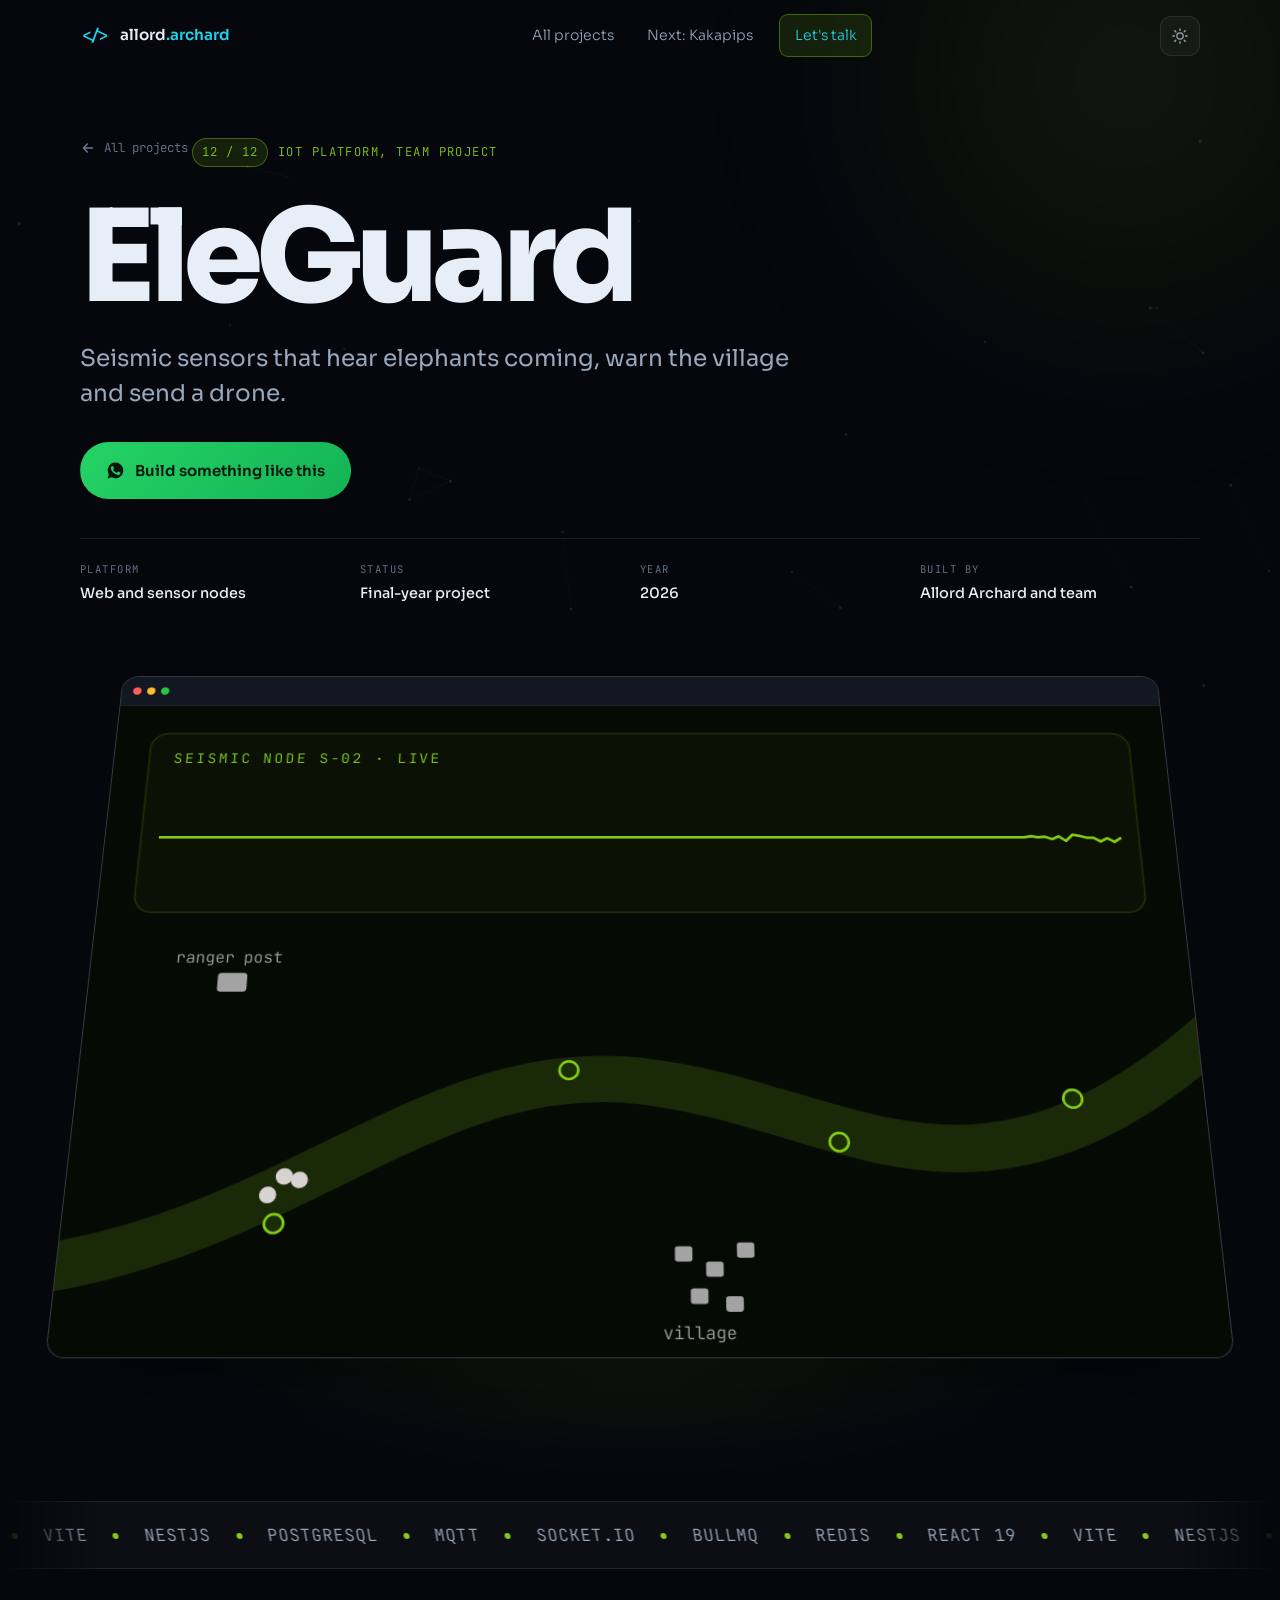
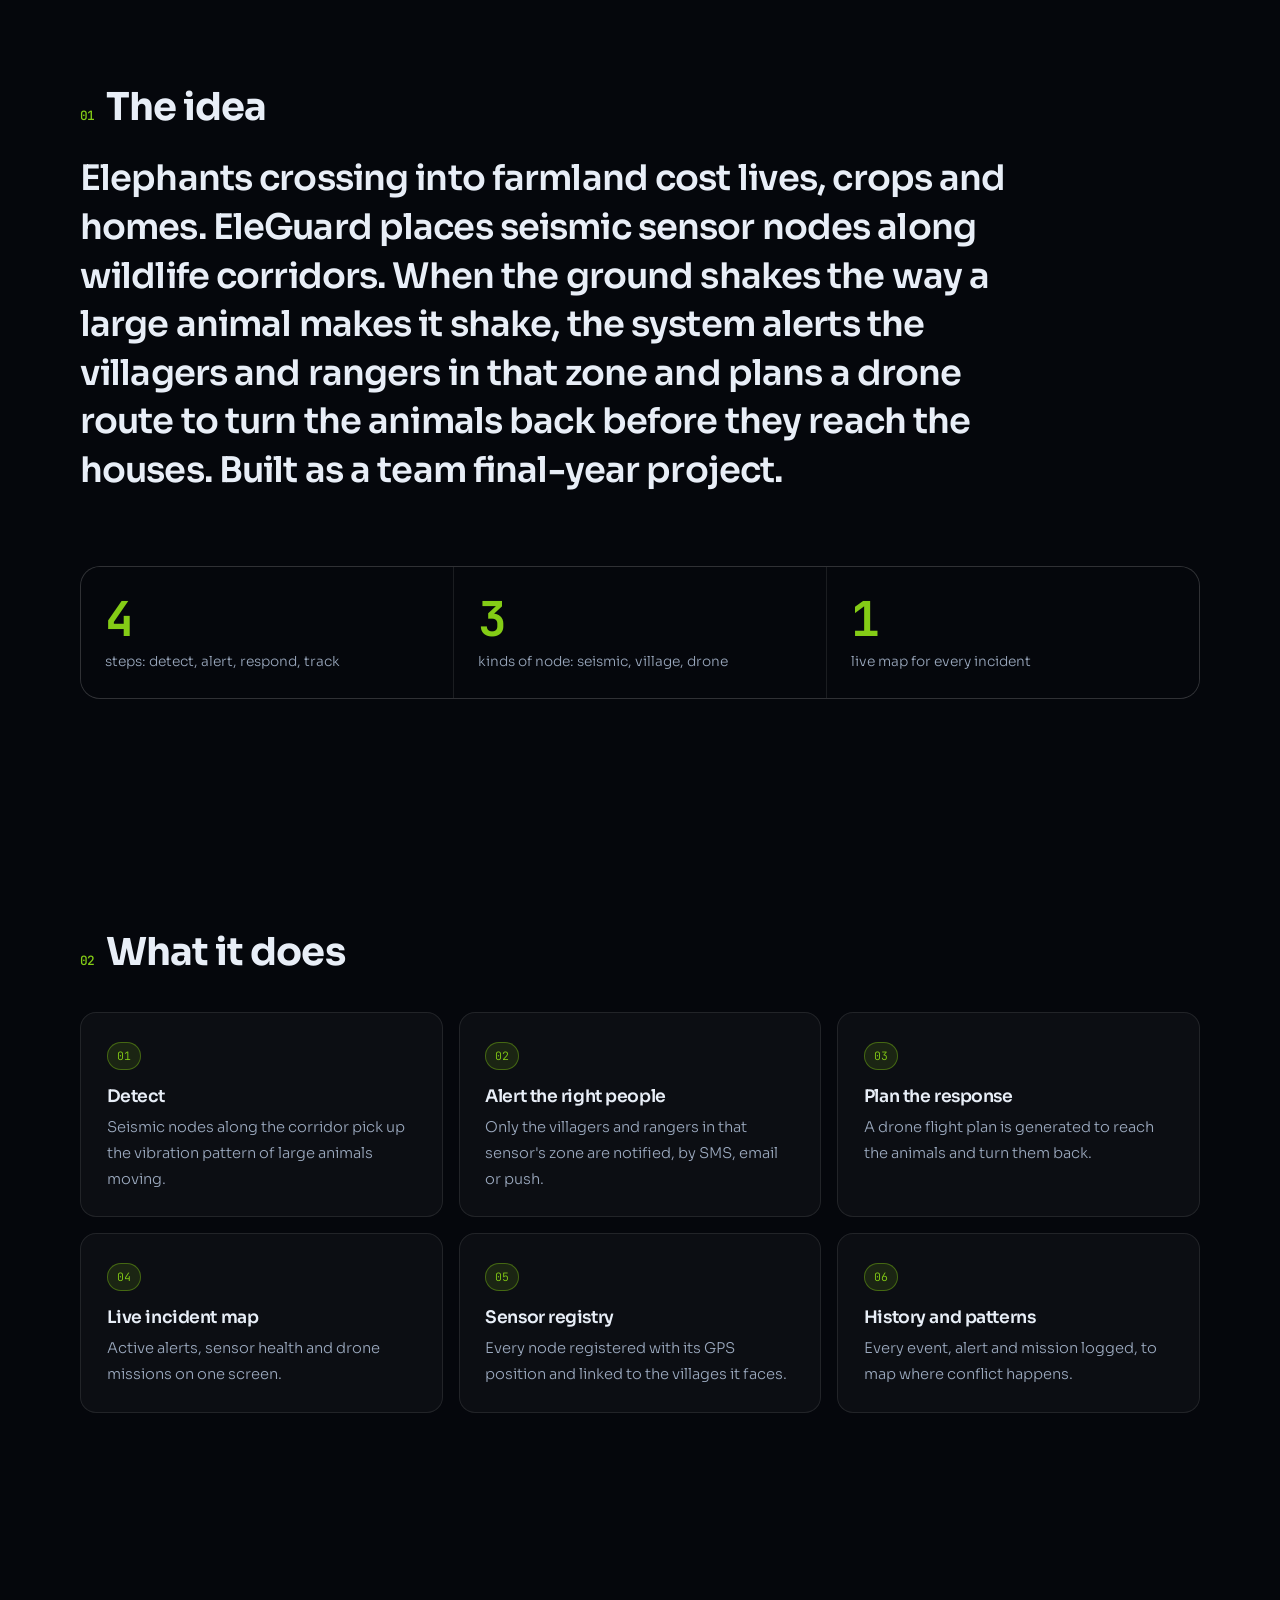
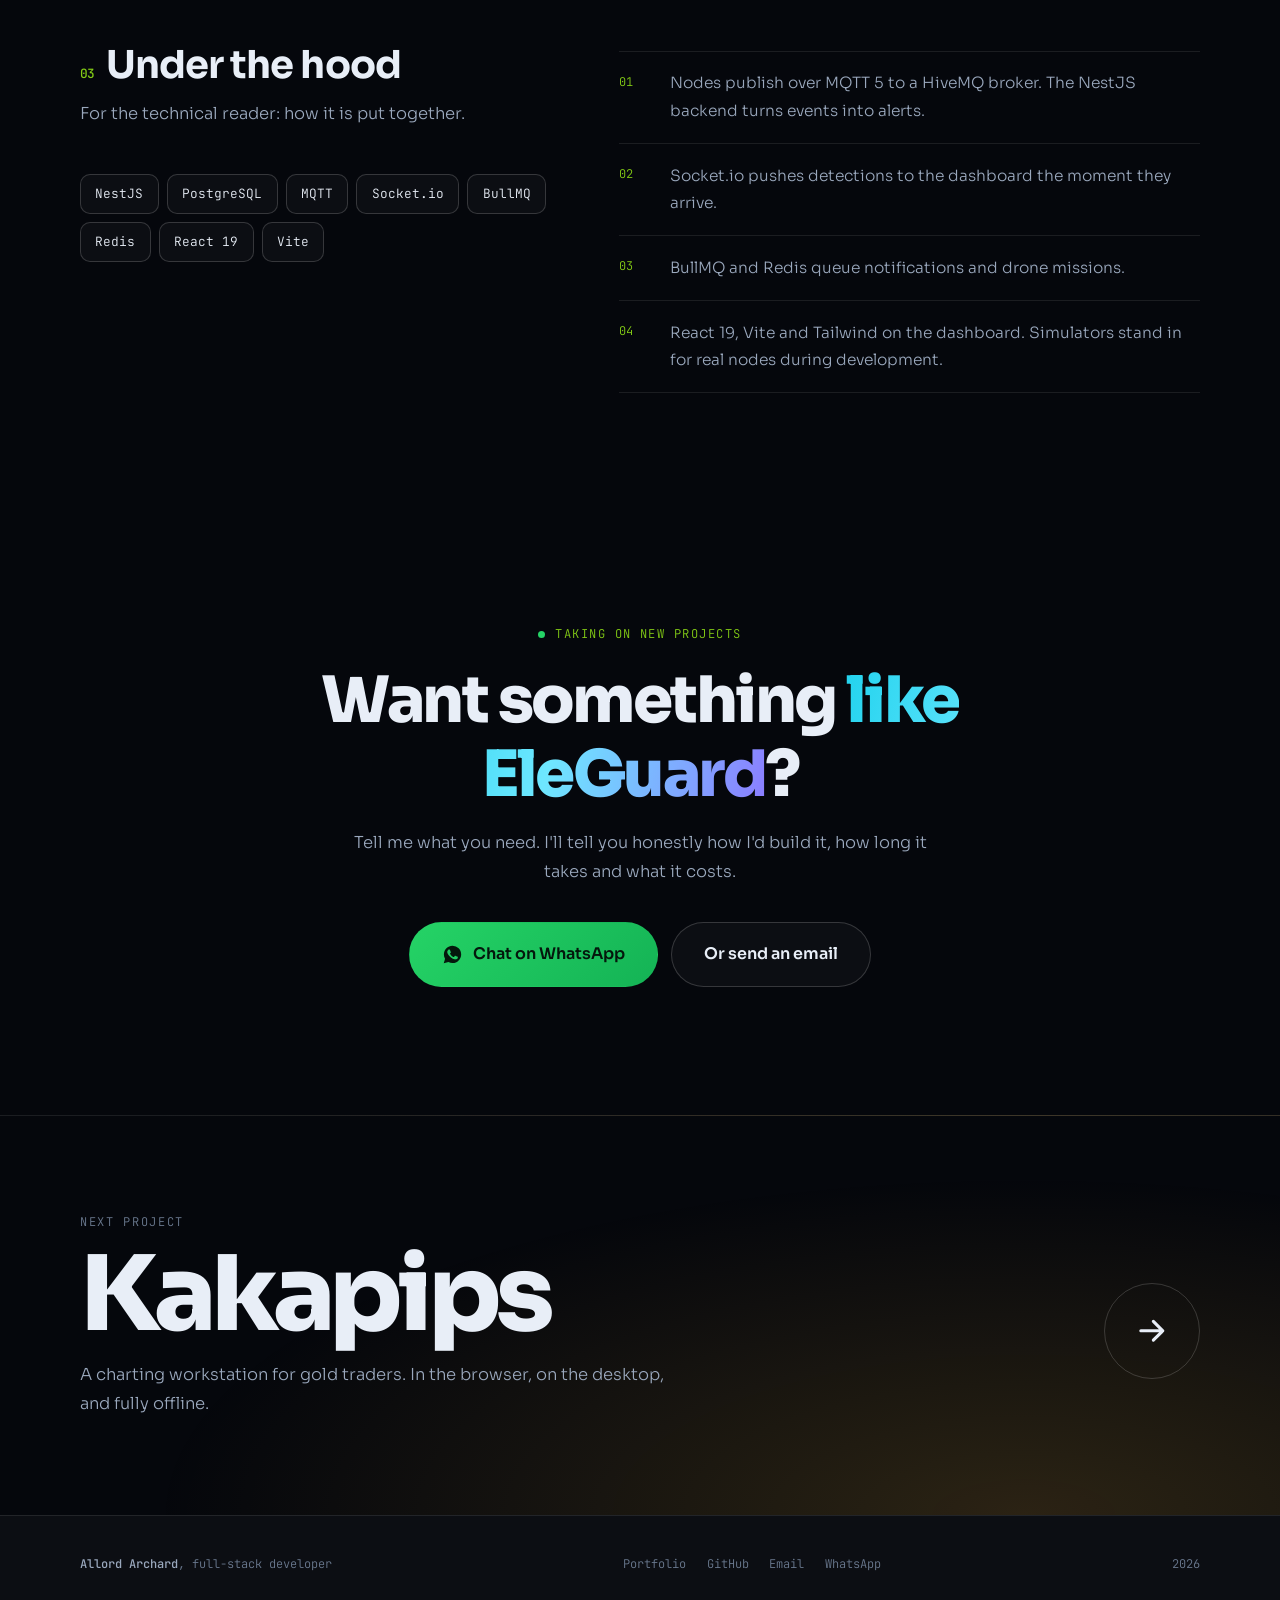
==== projects/eleguard/index.html @ b36c5709 "Add a page for each project, generated from one data file tools/projects.mjs holds all twelve projec" ====
<!DOCTYPE html>
<html lang="en" data-theme="dark">
<head>
<meta charset="UTF-8" />
<meta name="viewport" content="width=device-width, initial-scale=1.0" />
<!-- Generated by tools/build-projects.mjs from tools/projects.mjs. Edit there. -->
<title>EleGuard, built by Allord Archard</title>
<meta name="description" content="Seismic sensors that hear elephants coming, warn the village and send a drone." />
<meta name="author" content="Allord Archard" />
<meta name="theme-color" content="#05070c" />
<link rel="canonical" href="https://kakaallord.github.io/me-portifolio/projects/eleguard/" />
<meta property="og:type" content="website" />
<meta property="og:site_name" content="Allord Archard" />
<meta property="og:url" content="https://kakaallord.github.io/me-portifolio/projects/eleguard/" />
<meta property="og:title" content="EleGuard, built by Allord Archard" />
<meta property="og:description" content="Seismic sensors that hear elephants coming, warn the village and send a drone." />
<meta property="og:image" content="https://kakaallord.github.io/me-portifolio/assets/img/og.jpg" />
<meta name="twitter:card" content="summary_large_image" />
<meta name="twitter:title" content="EleGuard, built by Allord Archard" />
<meta name="twitter:description" content="Seismic sensors that hear elephants coming, warn the village and send a drone." />
<meta name="twitter:image" content="https://kakaallord.github.io/me-portifolio/assets/img/og.jpg" />
<link rel="icon" href="../../assets/img/favicon.svg" type="image/svg+xml" />
<link rel="preconnect" href="https://fonts.googleapis.com" />
<link rel="preconnect" href="https://fonts.gstatic.com" crossorigin />
<link href="https://fonts.googleapis.com/css2?family=JetBrains+Mono:wght@400;500;700&amp;family=Sora:wght@300;400;600;700;800&amp;display=swap" rel="stylesheet" />
<link rel="stylesheet" href="../../assets/css/style.css" />
<link rel="stylesheet" href="../../assets/css/visuals.css" />
<link rel="stylesheet" href="../../assets/css/projects.css" />
<script>try{var t=localStorage.getItem('aa-theme');if(t)document.documentElement.setAttribute('data-theme',t)}catch(e){}</script>
<script type="application/ld+json">
{
  "@context": "https://schema.org",
  "@type": "CreativeWork",
  "name": "EleGuard",
  "description": "Seismic sensors that hear elephants coming, warn the village and send a drone.",
  "url": "https://kakaallord.github.io/me-portifolio/projects/eleguard/",
  "image": "https://kakaallord.github.io/me-portifolio/assets/img/og.jpg",
  "dateCreated": "2026",
  "keywords": "NestJS, PostgreSQL, MQTT, Socket.io, BullMQ, Redis, React 19, Vite",
  "creator": {
    "@type": "Person",
    "@id": "https://kakaallord.github.io/me-portifolio/#allord",
    "name": "Allord Archard",
    "url": "https://kakaallord.github.io/me-portifolio/"
  }
}
</script>
</head>
<body class="pp" style="--p:#84cc16">

<div class="cursor-ring" id="cursorRing" aria-hidden="true"></div>
<div class="cursor-dot" id="cursorDot" aria-hidden="true"></div>
<canvas id="bgCanvas" aria-hidden="true"></canvas>
<div class="glow" aria-hidden="true"></div>
<div class="scroll-progress" aria-hidden="true"><span id="scrollBar"></span></div>
<a href="#main" class="skip-link">Skip to content</a>

<header class="nav" id="nav">
  <div class="container nav__inner">
    <a href="../../" class="brand" data-cursor="link">
      <span class="brand__mark">&lt;/&gt;</span>
      <span class="brand__name">allord<span class="accent">.archard</span></span>
    </a>
    <nav class="nav__links" id="navLinks" aria-label="Primary">
      <a href="../../#work" data-cursor="link">All projects</a>
      <a href="../../projects/kakapips/" data-cursor="link">Next: Kakapips</a>
      <a href="#contact" class="nav__cta" data-cursor="link">Let&#39;s talk</a>
    </nav>
    <div class="nav__tools">
      <button class="icon-btn" id="themeToggle" aria-label="Toggle colour theme" data-cursor="link">
        <svg class="i-sun"  viewBox="0 0 24 24" fill="none" stroke="currentColor" stroke-width="1.7" stroke-linecap="round"><circle cx="12" cy="12" r="4.2"/><path d="M12 2.5v2M12 19.5v2M2.5 12h2M19.5 12h2M5 5l1.4 1.4M17.6 17.6L19 19M19 5l-1.4 1.4M6.4 17.6L5 19"/></svg>
        <svg class="i-moon" viewBox="0 0 24 24" fill="none" stroke="currentColor" stroke-width="1.7" stroke-linecap="round" stroke-linejoin="round"><path d="M20 14.5A8.2 8.2 0 019.5 4a8.5 8.5 0 1010.5 10.5z"/></svg>
      </button>
      <button class="burger" id="burger" aria-label="Open menu" aria-expanded="false"><span></span><span></span></button>
    </div>
  </div>
</header>

<main id="main">

<section class="pp-hero">
  <div class="container">
    <a class="pp-back" href="../../#work" data-cursor="link"><svg viewBox="0 0 24 24" fill="none" stroke="currentColor" stroke-width="2" stroke-linecap="round" stroke-linejoin="round" aria-hidden="true"><path d="M19 12H5M11 18l-6-6 6-6"/></svg><span>All projects</span></a>
    <p class="eyebrow pp-eyebrow" data-reveal><span class="pp-count">12 / 12</span>IoT platform, team project</p>
    <h1 class="pp-title" data-split>EleGuard</h1>
    <p class="pp-tagline" data-reveal data-reveal-delay="200">Seismic sensors that hear elephants coming, warn the village and send a drone.</p>
    <div class="pp-actions" data-reveal data-reveal-delay="280">
        
        <a class="btn btn--wa magnetic" data-whatsapp data-wa-text="Hi Allord! I just saw EleGuard on your portfolio. I&#39;d like something like it built. Are you available?" href="https://wa.me/255795977630" data-cursor="link"><svg viewBox="0 0 24 24" fill="currentColor" aria-hidden="true"><path fill-rule="evenodd" d="M12.04 2C6.6 2 2.18 6.42 2.18 11.86c0 1.74.46 3.44 1.32 4.94L2 22l5.34-1.4a9.8 9.8 0 004.7 1.2h.01c5.44 0 9.86-4.42 9.86-9.86 0-2.63-1.03-5.11-2.89-6.97A9.8 9.8 0 0012.04 2zm5.43 12.38c-.3-.15-1.75-.86-2.02-.96-.27-.1-.47-.15-.67.15-.2.3-.77.96-.94 1.16-.17.2-.35.22-.65.07-.3-.15-1.25-.46-2.38-1.47-.88-.78-1.47-1.75-1.64-2.05-.17-.3-.02-.46.13-.61.13-.13.3-.35.45-.52.15-.17.2-.3.3-.5.1-.2.05-.37-.03-.52-.07-.15-.67-1.6-.92-2.2-.24-.58-.49-.5-.67-.51h-.57c-.2 0-.52.07-.79.37-.27.3-1.04 1.01-1.04 2.47s1.06 2.86 1.21 3.06c.15.2 2.1 3.2 5.08 4.49.71.3 1.26.49 1.69.63.71.22 1.36.19 1.87.12.57-.09 1.75-.72 2-1.41.25-.69.25-1.28.17-1.41-.07-.13-.27-.2-.57-.35z"/></svg><span>Build something like this</span></a>
    </div>
    <dl class="pp-meta" data-reveal data-reveal-delay="340">
      <div><dt>Platform</dt><dd>Web and sensor nodes</dd></div>
      <div><dt>Status</dt><dd>Final-year project</dd></div>
      <div><dt>Year</dt><dd>2026</dd></div>
      <div><dt>Built by</dt><dd>Allord Archard and team</dd></div>
    </dl>
  </div>
  <div class="container pp-show" data-showcase>
    <div class="pp-show__inner"><figure class="frame frame--window"><div class="frame__bar"><i></i><i></i><i></i></div><div class="v v-seis" data-v="seis">
        <div class="v-seis__alert"><b>Elephants near S-02</b>Alert sent to the village and the ranger post. Drone on its way.</div>
      </div></figure></div>
  </div>
</section>

<div class="marquee" aria-hidden="true"><div class="marquee__track"><span>NestJS<i></i>PostgreSQL<i></i>MQTT<i></i>Socket.io<i></i>BullMQ<i></i>Redis<i></i>React 19<i></i>Vite<i></i>NestJS<i></i>PostgreSQL<i></i>MQTT<i></i>Socket.io<i></i>BullMQ<i></i>Redis<i></i>React 19<i></i>Vite<i></i></span><span>NestJS<i></i>PostgreSQL<i></i>MQTT<i></i>Socket.io<i></i>BullMQ<i></i>Redis<i></i>React 19<i></i>Vite<i></i>NestJS<i></i>PostgreSQL<i></i>MQTT<i></i>Socket.io<i></i>BullMQ<i></i>Redis<i></i>React 19<i></i>Vite<i></i></span></div></div>

<section class="section pp-intro" aria-labelledby="intro-h">
  <div class="container">
    <h2 class="section-title" id="intro-h" data-reveal><i>01</i> The idea</h2>
    <p class="scrub" data-scrub>Elephants crossing into farmland cost lives, crops and homes. EleGuard places seismic sensor nodes along wildlife corridors. When the ground shakes the way a large animal makes it shake, the system alerts the villagers and rangers in that zone and plans a drone route to turn the animals back before they reach the houses. Built as a team final-year project.</p>
    <ul class="pp-stats">
      <li data-reveal data-reveal-delay="0"><b data-count="4">4</b><span>steps: detect, alert, respond, track</span></li>
      <li data-reveal data-reveal-delay="80"><b data-count="3">3</b><span>kinds of node: seismic, village, drone</span></li>
      <li data-reveal data-reveal-delay="160"><b data-count="1">1</b><span>live map for every incident</span></li>
    </ul>
  </div>
</section>

<section class="section" aria-labelledby="feat-h">
  <div class="container">
    <h2 class="section-title" id="feat-h" data-reveal><i>02</i> What it does</h2>
    <div class="pp-features">
      <article class="card pp-feature spot" data-reveal data-reveal-delay="0">
        <span class="pp-feature__n">01</span>
        <h3>Detect</h3>
        <p>Seismic nodes along the corridor pick up the vibration pattern of large animals moving.</p>
      </article>
      <article class="card pp-feature spot" data-reveal data-reveal-delay="90">
        <span class="pp-feature__n">02</span>
        <h3>Alert the right people</h3>
        <p>Only the villagers and rangers in that sensor&#39;s zone are notified, by SMS, email or push.</p>
      </article>
      <article class="card pp-feature spot" data-reveal data-reveal-delay="180">
        <span class="pp-feature__n">03</span>
        <h3>Plan the response</h3>
        <p>A drone flight plan is generated to reach the animals and turn them back.</p>
      </article>
      <article class="card pp-feature spot" data-reveal data-reveal-delay="0">
        <span class="pp-feature__n">04</span>
        <h3>Live incident map</h3>
        <p>Active alerts, sensor health and drone missions on one screen.</p>
      </article>
      <article class="card pp-feature spot" data-reveal data-reveal-delay="90">
        <span class="pp-feature__n">05</span>
        <h3>Sensor registry</h3>
        <p>Every node registered with its GPS position and linked to the villages it faces.</p>
      </article>
      <article class="card pp-feature spot" data-reveal data-reveal-delay="180">
        <span class="pp-feature__n">06</span>
        <h3>History and patterns</h3>
        <p>Every event, alert and mission logged, to map where conflict happens.</p>
      </article>
    </div>
  </div>
</section>

<section class="section pp-hood" aria-labelledby="hood-h">
  <div class="container pp-hood__grid">
    <div>
      <h2 class="section-title" id="hood-h" data-reveal><i>03</i> Under the hood</h2>
      <p class="section-lede" data-reveal>For the technical reader: how it is put together.</p>
      <ul class="pp-stack" data-reveal><li>NestJS</li><li>PostgreSQL</li><li>MQTT</li><li>Socket.io</li><li>BullMQ</li><li>Redis</li><li>React 19</li><li>Vite</li></ul>
    </div>
    <ol class="pp-hood__list">
      <li data-reveal data-reveal-delay="0">Nodes publish over MQTT 5 to a HiveMQ broker. The NestJS backend turns events into alerts.</li>
      <li data-reveal data-reveal-delay="70">Socket.io pushes detections to the dashboard the moment they arrive.</li>
      <li data-reveal data-reveal-delay="140">BullMQ and Redis queue notifications and drone missions.</li>
      <li data-reveal data-reveal-delay="210">React 19, Vite and Tailwind on the dashboard. Simulators stand in for real nodes during development.</li>
    </ol>
  </div>
</section>

<section class="section section--contact pp-cta" id="contact">
  <div class="container contact">
    <p class="eyebrow" data-reveal><span class="dot"></span> Taking on new projects</p>
    <h2 class="contact__title" data-reveal data-reveal-delay="60">Want something <span class="grad">like EleGuard</span>?</h2>
    <p class="contact__lede" data-reveal data-reveal-delay="120">Tell me what you need. I&#39;ll tell you honestly how I&#39;d build it, how long it takes and what it costs.</p>
    <div class="contact__actions" data-reveal data-reveal-delay="180">
      <a class="btn btn--wa btn--xl magnetic" data-whatsapp data-wa-text="Hi Allord! I just saw EleGuard on your portfolio. I&#39;d like something like it built. Are you available?" href="https://wa.me/255795977630" data-cursor="link"><svg viewBox="0 0 24 24" fill="currentColor" aria-hidden="true"><path fill-rule="evenodd" d="M12.04 2C6.6 2 2.18 6.42 2.18 11.86c0 1.74.46 3.44 1.32 4.94L2 22l5.34-1.4a9.8 9.8 0 004.7 1.2h.01c5.44 0 9.86-4.42 9.86-9.86 0-2.63-1.03-5.11-2.89-6.97A9.8 9.8 0 0012.04 2zm5.43 12.38c-.3-.15-1.75-.86-2.02-.96-.27-.1-.47-.15-.67.15-.2.3-.77.96-.94 1.16-.17.2-.35.22-.65.07-.3-.15-1.25-.46-2.38-1.47-.88-.78-1.47-1.75-1.64-2.05-.17-.3-.02-.46.13-.61.13-.13.3-.35.45-.52.15-.17.2-.3.3-.5.1-.2.05-.37-.03-.52-.07-.15-.67-1.6-.92-2.2-.24-.58-.49-.5-.67-.51h-.57c-.2 0-.52.07-.79.37-.27.3-1.04 1.01-1.04 2.47s1.06 2.86 1.21 3.06c.15.2 2.1 3.2 5.08 4.49.71.3 1.26.49 1.69.63.71.22 1.36.19 1.87.12.57-.09 1.75-.72 2-1.41.25-.69.25-1.28.17-1.41-.07-.13-.27-.2-.57-.35z"/></svg><span>Chat on WhatsApp</span></a>
      <a class="btn btn--ghost btn--xl" href="#" data-social="email" data-cursor="link"><span>Or send an email</span></a>
    </div>
  </div>
</section>

<a class="pp-next" href="../../projects/kakapips/" style="--p:#f5b83d" data-cursor="link">
  <div class="container pp-next__inner">
    <span class="pp-next__k">Next project</span>
    <span class="pp-next__name">Kakapips</span>
    <span class="pp-next__tag">A charting workstation for gold traders. In the browser, on the desktop, and fully offline.</span>
    <span class="pp-next__go"><svg viewBox="0 0 24 24" fill="none" stroke="currentColor" stroke-width="2" stroke-linecap="round" stroke-linejoin="round" aria-hidden="true"><path d="M5 12h14M13 6l6 6-6 6"/></svg></span>
  </div>
</a>

</main>

<footer class="footer">
  <div class="container footer__inner">
    <p><b>Allord Archard</b>, full-stack developer</p>
    <div class="footer__links">
      <a href="../../" data-cursor="link">Portfolio</a>
      <a href="#" data-social="github" target="_blank" rel="noopener" data-cursor="link">GitHub</a>
      <a href="#" data-social="email" data-cursor="link">Email</a>
      <a href="#" data-whatsapp data-wa-text="Hi Allord! I just saw EleGuard on your portfolio. I&#39;d like something like it built. Are you available?" data-cursor="link">WhatsApp</a>
    </div>
    <p class="footer__meta"><span id="year"></span></p>
  </div>
</footer>

<script src="../../assets/js/config.js"></script>
<script src="../../assets/js/visuals.js"></script>
<script src="../../assets/js/main.js"></script>
</body>
</html>
---- assets/css/style.css ----
/* ==========================================================================
   Allord Archard portfolio
   Hand-written CSS. No framework, no build step.

   1. Tokens        5. Hero
   2. Reset/base    6. Sections
   3. Utilities     7. CTA / contact / footer
   4. Cursor+boot   8. Responsive + reduced motion
   ========================================================================== */

/* ============================ 1. TOKENS ============================ */
:root {
  --bg:            #05070c;
  --bg-soft:       #090d15;
  --surface:       rgba(255, 255, 255, 0.03);
  --surface-hi:    rgba(255, 255, 255, 0.06);
  --line:          rgba(255, 255, 255, 0.09);
  --line-hi:       rgba(255, 255, 255, 0.17);

  --text:          #e8eef7;
  --text-dim:      #9aa8bd;
  --text-faint:    #6b7a90;

  --accent:        #22d3ee;
  --accent-2:      #8b7cff;
  --wa:            #25d366;

  --accent-soft:   rgba(34, 211, 238, 0.1);
  --accent-line:   rgba(34, 211, 238, 0.32);
  --grad:          linear-gradient(105deg, var(--accent), #6ee7ff 45%, var(--accent-2));

  --shadow:        0 22px 60px -26px rgba(0, 0, 0, 0.8);
  --glow-opacity:  0.4;
  --canvas-opacity: 0.5;

  --font: 'Sora', ui-sans-serif, system-ui, -apple-system, 'Segoe UI', sans-serif;
  --mono: 'JetBrains Mono', ui-monospace, 'SFMono-Regular', 'Cascadia Code', monospace;

  --nav-h:  72px;
  --radius: 16px;
  --ease:   cubic-bezier(0.16, 1, 0.3, 1);
}

html[data-theme="light"] {
  --bg:            #f8f9fc;
  --bg-soft:       #ffffff;
  --surface:       rgba(11, 18, 32, 0.025);
  --surface-hi:    rgba(11, 18, 32, 0.05);
  --line:          rgba(11, 18, 32, 0.1);
  --line-hi:       rgba(11, 18, 32, 0.2);

  --text:          #0d1526;
  --text-dim:      #4d5a70;
  --text-faint:    #7a879b;

  --accent:        #0891b2;
  --accent-2:      #6d5cf0;

  --accent-soft:   rgba(8, 145, 178, 0.09);
  --accent-line:   rgba(8, 145, 178, 0.28);
  --grad:          linear-gradient(105deg, var(--accent), #0ea5b7 45%, var(--accent-2));

  --shadow:        0 22px 50px -28px rgba(13, 21, 38, 0.25);
  --glow-opacity:  0.25;
  --canvas-opacity: 0.35;
}

/* ============================ 2. RESET / BASE ============================ */
*, *::before, *::after { box-sizing: border-box; }

html {
  scroll-behavior: smooth;
  scroll-padding-top: calc(var(--nav-h) + 24px);
  -webkit-text-size-adjust: 100%;
}

body {
  margin: 0;
  background: var(--bg);
  color: var(--text);
  font-family: var(--font);
  font-weight: 300;
  font-size: clamp(15px, 0.5vw + 13.6px, 16.5px);
  line-height: 1.75;
  overflow-x: hidden;
  -webkit-font-smoothing: antialiased;
  transition: background 0.4s var(--ease), color 0.4s var(--ease);
}
body.is-locked { overflow: hidden; }

h1, h2, h3 { font-weight: 700; line-height: 1.15; letter-spacing: -0.025em; margin: 0; }
p { margin: 0 0 1.1em; }
b, strong { font-weight: 600; color: var(--text); }
a { color: inherit; text-decoration: none; }
ul, ol { margin: 0; padding: 0; list-style: none; }
img, svg { display: block; max-width: 100%; }
button { font: inherit; color: inherit; background: none; border: 0; cursor: pointer; }

::selection { background: var(--accent); color: #04070d; }
:focus-visible { outline: 2px solid var(--accent); outline-offset: 3px; border-radius: 6px; }

::-webkit-scrollbar { width: 10px; }
::-webkit-scrollbar-track { background: var(--bg); }
::-webkit-scrollbar-thumb { background: var(--line-hi); border-radius: 99px; border: 3px solid var(--bg); }
::-webkit-scrollbar-thumb:hover { background: var(--accent); }

.skip-link {
  position: fixed; top: 8px; left: 8px; z-index: 999;
  padding: 10px 16px; border-radius: 10px;
  background: var(--accent); color: #04070d; font-weight: 600;
  transform: translateY(-160%);
  transition: transform 0.25s var(--ease);
}
.skip-link:focus { transform: none; }

/* ============================ 3. UTILITIES ============================ */
.container { width: min(1120px, 100% - 2.5rem); margin-inline: auto; }

.accent { color: var(--accent); }
.grad { background: var(--grad); -webkit-background-clip: text; background-clip: text; color: transparent; }

.card {
  position: relative;
  background: var(--surface);
  border: 1px solid var(--line);
  border-radius: var(--radius);
  transition: border-color 0.35s var(--ease), transform 0.35s var(--ease);
}
.card:hover { border-color: var(--accent-line); transform: translateY(-3px); }

.eyebrow {
  display: inline-flex; align-items: center; gap: 10px;
  font-family: var(--mono);
  font-size: 0.76rem;
  letter-spacing: 0.12em;
  text-transform: uppercase;
  color: var(--accent);
  margin-bottom: 1.2rem;
}
.eyebrow .dot {
  width: 7px; height: 7px; border-radius: 99px;
  background: var(--wa);
  animation: ping 2.6s var(--ease) infinite;
}
@keyframes ping {
  0%   { box-shadow: 0 0 0 0 rgba(37, 211, 102, 0.55); }
  70%  { box-shadow: 0 0 0 9px rgba(37, 211, 102, 0); }
  100% { box-shadow: 0 0 0 0 rgba(37, 211, 102, 0); }
}

/* ---- buttons ---- */
.btn {
  display: inline-flex; align-items: center; justify-content: center; gap: 10px;
  padding: 0.9rem 1.55rem;
  border-radius: 99px;
  border: 1px solid transparent;
  font-weight: 600;
  font-size: 0.94rem;
  white-space: nowrap;
  transition: transform 0.3s var(--ease), box-shadow 0.3s var(--ease),
              border-color 0.3s var(--ease), color 0.3s var(--ease);
}
.btn svg { width: 19px; height: 19px; flex: none; }
.btn--xl { padding: 1.1rem 2rem; font-size: 1rem; }
.btn--xl svg { width: 21px; height: 21px; }

.btn--wa { background: linear-gradient(135deg, #25d366, #14b355); color: #04170c; }
.btn--wa:hover { box-shadow: 0 16px 40px -14px rgba(37, 211, 102, 0.55); transform: translateY(-2px); }

.btn--ghost { border-color: var(--line-hi); color: var(--text); background: var(--surface); }
.btn--ghost:hover { border-color: var(--accent); color: var(--accent); transform: translateY(-2px); }
.btn--ghost svg { transition: transform 0.3s var(--ease); }
.btn--ghost:hover svg { transform: translateX(4px); }

.btn:active { transform: translateY(0) scale(0.98); }

.pills { display: flex; flex-wrap: wrap; gap: 6px; }
.pills li {
  font-family: var(--mono);
  font-size: 0.7rem;
  padding: 4px 10px;
  border-radius: 7px;
  color: var(--text-faint);
  background: var(--surface-hi);
  border: 1px solid var(--line);
}

/* ---- scroll reveal ---- */
[data-reveal] {
  opacity: 0;
  transform: translateY(22px);
  transition: opacity 0.8s var(--ease), transform 0.8s var(--ease);
  transition-delay: var(--d, 0ms);
}
[data-reveal].in { opacity: 1; transform: none; }

/* ---- background ---- */
#bgCanvas {
  position: fixed; inset: 0;
  width: 100%; height: 100%;
  z-index: -2;
  opacity: var(--canvas-opacity);
}
.glow {
  position: fixed;
  z-index: -1;
  top: -18vw; right: -12vw;
  width: 48vw; height: 48vw;
  max-width: 640px; max-height: 640px;
  border-radius: 50%;
  filter: blur(130px);
  opacity: var(--glow-opacity);
  pointer-events: none;
  background: radial-gradient(circle, rgba(34,211,238,0.35), transparent 68%);
}

.scroll-progress { position: fixed; top: 0; left: 0; right: 0; height: 2px; z-index: 120; pointer-events: none; }
.scroll-progress span { display: block; height: 100%; width: 0%; background: var(--grad); }

/* ============================ 4. CURSOR + BOOT ============================ */
.cursor-dot, .cursor-ring {
  position: fixed; top: 0; left: 0;
  z-index: 9999; pointer-events: none;
  border-radius: 50%;
  opacity: 0;
  transition: opacity 0.3s var(--ease);
}
.cursor-dot { width: 5px; height: 5px; margin: -2.5px 0 0 -2.5px; background: var(--accent); }
.cursor-ring {
  width: 30px; height: 30px; margin: -15px 0 0 -15px;
  border: 1px solid var(--accent-line);
  transition: opacity 0.3s var(--ease), width 0.3s var(--ease),
              height 0.3s var(--ease), margin 0.3s var(--ease), background 0.3s var(--ease);
}
body.cursor-on .cursor-dot, body.cursor-on .cursor-ring { opacity: 1; }
body.cursor-hover .cursor-ring { width: 48px; height: 48px; margin: -24px 0 0 -24px; background: var(--accent-soft); }
body.cursor-hover .cursor-dot { opacity: 0; }

.boot {
  position: fixed; inset: 0; z-index: 900;
  display: grid; place-items: center;
  background: var(--bg);
  cursor: pointer;
  transition: opacity 0.55s var(--ease), visibility 0.55s;
}
.boot.done { opacity: 0; visibility: hidden; }
.boot.done .boot__inner { transform: scale(1.04); }

.boot__inner {
  width: min(400px, 84vw);
  transition: transform 0.55s var(--ease);
}

/* --- monogram --- */
.boot__logo {
  display: flex; align-items: center; gap: 8px;
  font-family: var(--mono); font-weight: 700;
  font-size: 2.5rem; letter-spacing: -0.05em;
  margin-bottom: 1.1rem;
  background: var(--grad); -webkit-background-clip: text; background-clip: text; color: transparent;
  animation: bootIn 0.5s var(--ease) both;
}
.boot__logo-cursor {
  width: 11px; height: 30px;
  border-radius: 2px;
  background: var(--accent);
  animation: blink 0.9s steps(2, start) infinite;
}
@keyframes bootIn {
  from { opacity: 0; transform: translateY(10px); }
  to   { opacity: 1; transform: none; }
}

/* --- the little terminal --- */
.boot__win {
  position: relative;
  border: 1px solid var(--line);
  border-radius: 12px;
  background: color-mix(in srgb, var(--bg-soft) 92%, transparent);
  overflow: hidden;
  box-shadow: var(--shadow);
  animation: bootIn 0.5s var(--ease) 0.08s both;
}
.boot__win-bar {
  display: flex; align-items: center; gap: 6px;
  padding: 0.55rem 0.8rem;
  border-bottom: 1px solid var(--line);
  background: var(--surface);
}
.boot__win-bar .tdot { width: 8px; height: 8px; }
.boot__win-title {
  margin-left: auto;
  font-family: var(--mono); font-size: 0.62rem; color: var(--text-faint);
}

.boot__log {
  padding: 0.85rem 0.95rem 0.95rem;
  font-family: var(--mono);
  font-size: 0.72rem;
  line-height: 1.85;
  color: var(--text-faint);
  min-height: 9.6em;      /* holds the full sequence so nothing jumps */
}
.boot__cmd { color: var(--text); }
.boot__cmd::before { content: '$ '; color: var(--accent); }

.boot__row {
  display: flex; align-items: baseline; gap: 7px;
  opacity: 0;
  transform: translateX(-6px);
  transition: opacity 0.25s var(--ease), transform 0.25s var(--ease);
}
.boot__row.in { opacity: 1; transform: none; }
.boot__k { color: var(--text-dim); white-space: nowrap; }
.boot__lead {
  flex: 1;
  border-bottom: 1px dotted var(--line-hi);
  transform: translateY(-3px);
}
.boot__s {
  color: #34d399;
  opacity: 0;
  transform: scale(0.7);
  transition: opacity 0.2s var(--ease), transform 0.2s var(--ease);
}
.boot__row.ok .boot__s { opacity: 1; transform: none; }

.boot__ready {
  color: var(--accent);
  animation: bootIn 0.3s var(--ease) both;
}

/* faint moving scanline over the terminal */
.boot__scan {
  position: absolute; inset: 0;
  pointer-events: none;
  background: linear-gradient(180deg, transparent, var(--accent-soft), transparent);
  height: 40%;
  opacity: 0.5;
  animation: scan 2.4s linear infinite;
}
@keyframes scan {
  from { transform: translateY(-100%); }
  to   { transform: translateY(320%); }
}

/* --- meter --- */
.boot__meter { display: flex; align-items: center; gap: 10px; margin-top: 1rem; }
.boot__bar { flex: 1; height: 2px; background: var(--line); border-radius: 99px; overflow: hidden; }
.boot__bar span {
  display: block; height: 100%; width: 0%;
  background: var(--grad);
  transition: width 0.25s var(--ease);
}
.boot__pct {
  font-family: var(--mono); font-size: 0.68rem; color: var(--text-faint);
  min-width: 3.2ch; text-align: right;
}

.boot__skip {
  margin: 0.9rem 0 0;
  font-family: var(--mono); font-size: 0.6rem;
  letter-spacing: 0.14em; text-transform: uppercase;
  color: var(--text-faint);
  opacity: 0;
  animation: fadeIn 0.4s var(--ease) 1s forwards;
}
@keyframes fadeIn { to { opacity: 0.6; } }

/* ============================ 5. NAV + HERO ============================ */
.nav {
  position: fixed; top: 0; left: 0; right: 0;
  z-index: 100;
  height: var(--nav-h);
  display: flex; align-items: center;
  border-bottom: 1px solid transparent;
  transition: background 0.4s var(--ease), border-color 0.4s var(--ease),
              height 0.4s var(--ease), transform 0.4s var(--ease);
}
.nav.stuck {
  height: 62px;
  background: color-mix(in srgb, var(--bg) 80%, transparent);
  backdrop-filter: blur(16px); -webkit-backdrop-filter: blur(16px);
  border-bottom-color: var(--line);
}
.nav.hide { transform: translateY(-105%); }

.nav__inner { display: flex; align-items: center; justify-content: space-between; gap: 1rem; }

.brand { display: inline-flex; align-items: center; gap: 10px; font-weight: 600; }
.brand__mark { font-family: var(--mono); color: var(--accent); font-size: 1rem; }
.brand__name { font-size: 0.95rem; }

.nav__links { display: flex; align-items: center; gap: 0.25rem; }
.nav__links > a {
  position: relative;
  padding: 0.5rem 0.9rem;
  font-size: 0.88rem;
  color: var(--text-dim);
  border-radius: 9px;
  transition: color 0.3s var(--ease);
}
.nav__links > a:hover, .nav__links > a.active { color: var(--text); }
.nav__links > a.active::after {
  content: '';
  position: absolute; left: 0.9rem; right: 0.9rem; bottom: 0.2rem;
  height: 1.5px; border-radius: 99px; background: var(--accent);
}
.nav__cta {
  margin-left: 0.5rem;
  border: 1px solid var(--accent-line);
  color: var(--accent) !important;
  background: var(--accent-soft);
}
.nav__cta::after { display: none !important; }
.nav__cta:hover { background: var(--accent) !important; color: #04070d !important; }

.nav__tools { display: flex; align-items: center; gap: 0.5rem; }
.icon-btn {
  width: 40px; height: 40px;
  display: grid; place-items: center;
  border-radius: 11px;
  border: 1px solid var(--line);
  color: var(--text-dim);
  background: var(--surface);
  transition: color 0.3s var(--ease), border-color 0.3s var(--ease);
}
.icon-btn:hover { color: var(--accent); border-color: var(--accent-line); }
.icon-btn svg { width: 18px; height: 18px; }
.i-moon { display: none; }
html[data-theme="light"] .i-sun { display: none; }
html[data-theme="light"] .i-moon { display: block; }

.burger {
  display: none;
  flex-direction: column; align-items: center; justify-content: center;
  gap: 5px;
  width: 40px; height: 40px;
  border-radius: 11px;
  border: 1px solid var(--line);
  background: var(--surface);
}
.burger span { display: block; width: 18px; height: 1.6px; background: var(--text); border-radius: 2px; transition: transform 0.35s var(--ease); }
.burger[aria-expanded="true"] span:first-child { transform: translateY(3.3px) rotate(45deg); }
.burger[aria-expanded="true"] span:last-child  { transform: translateY(-3.3px) rotate(-45deg); }

/* ---- hero ---- */
.hero {
  min-height: 100svh;
  display: flex; align-items: center;
  padding: calc(var(--nav-h) + 3rem) 0 4.5rem;
}
.hero__grid {
  display: grid;
  grid-template-columns: minmax(0, 1.05fr) minmax(0, 0.95fr);
  gap: clamp(2rem, 5vw, 4rem);
  align-items: center;
}

.hero__title { margin-bottom: 1.1rem; }
.hero__name {
  display: block;
  font-size: clamp(2.7rem, 7.5vw, 4.6rem);
  font-weight: 800;
  letter-spacing: -0.04em;
  line-height: 1.02;
}
.hero__role {
  display: block;
  font-size: clamp(1.5rem, 4vw, 2.5rem);
  font-weight: 700;
  letter-spacing: -0.035em;
  line-height: 1.15;
  margin-top: 0.25rem;
}

/* the ask, right under the name; the second thing anyone reads */
.hero__pitch {
  font-size: clamp(1.05rem, 2.1vw, 1.32rem);
  font-weight: 600;
  letter-spacing: -0.02em;
  color: var(--text);
  margin: 0 0 1.4rem;
}

.hero__typed {
  font-family: var(--mono);
  font-size: clamp(0.85rem, 1.4vw, 1rem);
  line-height: 1.8;
  color: var(--text-dim);
  margin-bottom: 1.5rem;
  min-height: 2.6em;
}
.hero__typed .prompt { color: var(--accent); margin-right: 0.6ch; }
.hero__typed .typed-prefix { color: var(--text-faint); margin-right: 0.6ch; }
.hero__typed .typed { color: var(--text); }
.caret {
  display: inline-block;
  width: 8px; height: 1em;
  background: var(--accent);
  transform: translateY(0.15em);
  animation: blink 1s steps(2, start) infinite;
}
@keyframes blink { 50% { opacity: 0; } }

.hero__lede { max-width: 52ch; color: var(--text-dim); margin-bottom: 1.8rem; }
.hero__actions { display: flex; flex-wrap: wrap; gap: 0.8rem; margin-bottom: 2rem; }

.hero__stack {
  display: flex; flex-wrap: wrap;
  column-gap: 0.7rem; row-gap: 0.4rem;
  font-family: var(--mono);
  font-size: 0.71rem;
  letter-spacing: 0.05em;
  text-transform: uppercase;
  color: var(--text-faint);
}
.hero__stack li { display: inline-flex; align-items: center; gap: 0.7rem; }
.hero__stack li:not(:last-child)::after {
  content: ''; width: 3px; height: 3px; border-radius: 99px;
  background: var(--accent); opacity: 0.6;
}

/* ---- terminal ---- */
.terminal {
  border-radius: 18px;
  border: 1px solid var(--line);
  background: color-mix(in srgb, var(--bg-soft) 90%, transparent);
  backdrop-filter: blur(16px); -webkit-backdrop-filter: blur(16px);
  box-shadow: var(--shadow);
  overflow: hidden;
  transition: border-color 0.4s var(--ease);
}
.terminal:hover { border-color: var(--accent-line); }
.terminal__bar {
  display: flex; align-items: center; gap: 7px;
  padding: 0.72rem 1rem;
  border-bottom: 1px solid var(--line);
  background: var(--surface);
}
.tdot { width: 10px; height: 10px; border-radius: 99px; }
.tdot--r { background: #ff5f57; } .tdot--y { background: #febc2e; } .tdot--g { background: #28c840; }
.terminal__title { margin-left: auto; font-family: var(--mono); font-size: 0.66rem; color: var(--text-faint); }

.terminal__body {
  margin: 0;
  padding: 1.2rem 1.3rem 1.4rem;
  font-family: var(--mono);
  font-size: clamp(0.68rem, 0.8vw, 0.77rem);
  line-height: 2;
  min-height: 20em;
  white-space: pre-wrap;
  word-break: break-word;
  color: var(--text-dim);
}
.terminal__body .t-cmd { color: var(--text); }
.terminal__body .t-cmd::before { content: '$ '; color: var(--accent); }
.terminal__body .t-ok { color: #34d399; }
.terminal__body .t-warn { color: #fbbf24; }
.terminal__body .t-out { color: var(--text-faint); }
.terminal__body .t-cur {
  display: inline-block; width: 8px; height: 1em;
  background: var(--accent); vertical-align: text-bottom;
  animation: blink 1s steps(2, start) infinite;
}

/* ============================ 6. SECTIONS ============================ */
.section { padding: clamp(4.5rem, 9vw, 7.5rem) 0; }

.section-title {
  display: flex; align-items: baseline; gap: 0.75rem;
  font-size: clamp(1.7rem, 3.6vw, 2.4rem);
  margin-bottom: 0.8rem;
}
.section-title i {
  font-style: normal; font-family: var(--mono);
  font-size: 0.8rem; font-weight: 500; color: var(--accent);
}
.section-lede { max-width: 54ch; color: var(--text-dim); margin-bottom: 2.8rem; }

/* ---- about ---- */
.about__grid {
  display: grid;
  grid-template-columns: minmax(0, 0.8fr) minmax(0, 1.2fr);
  gap: clamp(2rem, 5vw, 3.5rem);
  align-items: start;
  margin-top: 2.4rem;
}

/* Round frame. The photo is already cropped square to a headshot, so cover
   has nothing left to trim and the face sits where it should in the circle. */
.avatar {
  position: relative;
  width: 100%;
  max-width: 280px;
  aspect-ratio: 1 / 1;
  border-radius: 50%;
  overflow: hidden;
  border: 1px solid var(--line-hi);
  box-shadow: 0 0 0 7px var(--accent-soft);   /* soft ring around the circle */
  background: linear-gradient(150deg, var(--accent-soft), var(--surface));
  display: grid; place-items: center;
}
.avatar picture { display: contents; }
.avatar img {
  position: absolute; inset: 0;
  width: 100%; height: 100%;
  object-fit: cover;
  object-position: center;
}
.avatar__fallback {
  font-family: var(--mono);
  font-size: 3.4rem; font-weight: 700;
  letter-spacing: -0.05em;
  background: var(--grad); -webkit-background-clip: text; background-clip: text; color: transparent;
}

.about__facts { display: flex; flex-wrap: wrap; gap: 1.4rem; margin-top: 1.6rem; }
.about__facts li { display: flex; flex-direction: column; }
.about__facts b {
  font-family: var(--mono);
  font-size: 1.5rem; font-weight: 700; line-height: 1.2;
  letter-spacing: -0.03em;
  color: var(--accent);
}
.about__facts span { font-size: 0.78rem; color: var(--text-faint); }

.about__text p { color: var(--text-dim); max-width: 60ch; }

/* ---- services ---- */
.services__grid {
  display: grid;
  grid-template-columns: repeat(auto-fit, minmax(min(260px, 100%), 1fr));
  gap: 1rem;
}
.service { padding: 1.7rem 1.5rem; }
.service__icon {
  display: grid; place-items: center;
  width: 40px; height: 40px;
  border-radius: 11px;
  color: var(--accent);
  background: var(--accent-soft);
  border: 1px solid var(--accent-line);
  margin-bottom: 1rem;
}
.service__icon svg { width: 20px; height: 20px; }
.service h3 { font-size: 1.05rem; font-weight: 600; margin-bottom: 0.55rem; }
.service p { font-size: 0.9rem; color: var(--text-dim); margin-bottom: 1.1rem; }

/* ---- work ---- */
.work__grid {
  display: grid;
  grid-template-columns: repeat(auto-fit, minmax(min(300px, 100%), 1fr));
  gap: 1rem;
}
.work-card { padding: 1.7rem 1.6rem; display: flex; flex-direction: column; }
.work-card--feature {
  grid-column: 1 / -1;
  background: linear-gradient(135deg, var(--accent-soft), transparent 60%), var(--surface);
  border-color: var(--accent-line);
}
.work-card__top { margin-bottom: 0.9rem; }
.work-card__badge {
  font-family: var(--mono);
  font-size: 0.64rem; letter-spacing: 0.12em; text-transform: uppercase;
  padding: 4px 11px; border-radius: 99px;
  color: var(--accent); background: var(--accent-soft); border: 1px solid var(--accent-line);
}
.work-card h3 { font-size: 1.15rem; font-weight: 600; margin-bottom: 0.6rem; transition: color 0.3s var(--ease); }
.work-card--feature h3 { font-size: clamp(1.3rem, 2.6vw, 1.7rem); }
.work-card:hover h3 { color: var(--accent); }
.work-card > p { color: var(--text-dim); font-size: 0.9rem; }
.work-card--feature > p { max-width: 66ch; }
.work-card .pills { margin-top: auto; padding-top: 0.5rem; }
.work-card__links { margin-top: 0.4rem; }
.work-card__links a {
  display: inline-flex; align-items: center;
  min-height: 44px;
  font-family: var(--mono); font-size: 0.76rem;
  color: var(--text-dim);
  transition: color 0.3s var(--ease), transform 0.3s var(--ease);
}
.work-card__links a:hover { color: var(--accent); transform: translateX(3px); }

/* ============================ 7. CTA / CONTACT / FOOTER ============================ */
.cta-band { padding: 0 0 clamp(1rem, 3vw, 2rem); }
.cta-band__inner {
  display: flex; flex-wrap: wrap; align-items: center; justify-content: space-between;
  gap: 1.5rem;
  padding: clamp(1.8rem, 4vw, 2.6rem) clamp(1.5rem, 4vw, 2.6rem);
  border-radius: 20px;
  border: 1px solid var(--accent-line);
  background: linear-gradient(120deg, var(--accent-soft), transparent 65%), var(--surface);
}
.cta-band h2 { font-size: clamp(1.35rem, 3vw, 1.85rem); margin-bottom: 0.4rem; }
.cta-band p { color: var(--text-dim); font-size: 0.92rem; margin: 0; max-width: 52ch; }

.section--contact { text-align: center; padding-bottom: clamp(5rem, 10vw, 8rem); }
.contact { display: flex; flex-direction: column; align-items: center; }
.contact__title {
  font-size: clamp(2.2rem, 6.5vw, 4rem);
  font-weight: 800; letter-spacing: -0.04em;
  margin-bottom: 1.1rem;
}
.contact__lede { max-width: 50ch; color: var(--text-dim); margin-bottom: 2.2rem; }
.contact__actions {
  display: flex; flex-wrap: wrap; gap: 0.85rem; justify-content: center;
  width: 100%;
}
.contact__preview { margin-top: 2.4rem; }
.bubble {
  display: inline-block;
  max-width: 32ch;
  padding: 0.8rem 1.1rem;
  border-radius: 18px 18px 5px 18px;
  background: linear-gradient(135deg, #25d366, #16a34a);
  color: #04170c;
  font-size: 0.93rem; font-weight: 500; line-height: 1.5;
  text-align: left;
  box-shadow: 0 14px 34px -18px rgba(37, 211, 102, 0.7);
}

.footer { border-top: 1px solid var(--line); padding: 2rem 0; background: var(--surface); }
.footer__inner {
  display: flex; flex-wrap: wrap; gap: 0.6rem 1.5rem;
  align-items: center; justify-content: space-between;
  font-family: var(--mono); font-size: 0.75rem; color: var(--text-faint);
}
.footer p { margin: 0; }
.footer b { color: var(--text-dim); font-weight: 500; }
.footer__links { display: flex; gap: 1.3rem; }
.footer__links a {
  display: inline-flex; align-items: center; min-height: 34px;
  transition: color 0.3s var(--ease);
}
.footer__links a:hover { color: var(--accent); }

.wa-float {
  position: fixed; right: 22px; bottom: 22px; z-index: 95;
  display: inline-flex; align-items: center;
  height: 54px; padding: 0 17px;
  border-radius: 99px;
  background: linear-gradient(135deg, #25d366, #14b355);
  color: #04170c;
  box-shadow: 0 16px 38px -14px rgba(37, 211, 102, 0.6);
  transform: translateY(140%);
  transition: transform 0.5s var(--ease);
}
.wa-float.show { transform: none; }
.wa-float svg { width: 25px; height: 25px; flex: none; }
.wa-float__label {
  max-width: 0; overflow: hidden; white-space: nowrap;
  font-weight: 600; font-size: 0.9rem; opacity: 0;
  transition: max-width 0.4s var(--ease), opacity 0.3s var(--ease), margin 0.4s var(--ease);
}
.wa-float:hover .wa-float__label { max-width: 130px; opacity: 1; margin-left: 10px; }

.toast {
  position: fixed; left: 50%; bottom: 30px;
  transform: translate(-50%, 140%);
  z-index: 500;
  padding: 0.8rem 1.25rem;
  border-radius: 13px;
  background: color-mix(in srgb, var(--bg-soft) 94%, transparent);
  border: 1px solid var(--accent-line);
  backdrop-filter: blur(12px);
  box-shadow: var(--shadow);
  font-family: var(--mono); font-size: 0.78rem; color: var(--text);
  opacity: 0;
  transition: transform 0.45s var(--ease), opacity 0.45s var(--ease);
  max-width: min(420px, 90vw); text-align: center;
}
.toast.show { transform: translate(-50%, 0); opacity: 1; }

/* ============================ 8. RESPONSIVE ============================ */
@media (max-width: 960px) {
  .hero { min-height: auto; padding-top: calc(var(--nav-h) + 2rem); }
  .hero__grid { grid-template-columns: minmax(0, 1fr); gap: 2.8rem; }
  .hero__panel { order: 2; }
  .terminal__body { min-height: 16em; }
  .about__grid { grid-template-columns: minmax(0, 1fr); }
  .avatar { max-width: 220px; }
}

@media (max-width: 780px) {
  .burger { display: flex; }

  .nav__links {
    position: fixed;
    inset: 0 0 0 auto;
    width: min(320px, 84vw);
    flex-direction: column; align-items: stretch; justify-content: center;
    gap: 0.4rem;
    padding: 2rem 1.6rem;
    background: color-mix(in srgb, var(--bg-soft) 96%, transparent);
    backdrop-filter: blur(22px); -webkit-backdrop-filter: blur(22px);
    border-left: 1px solid var(--line);
    transform: translateX(100%);
    transition: transform 0.45s var(--ease);
    box-shadow: var(--shadow);
    z-index: 1;
  }
  .nav__links.open { transform: none; }
  .nav__links > a { font-size: 1.05rem; padding: 0.8rem 1rem; }
  .nav__links > a.active::after { left: 1rem; right: auto; width: 24px; }
  .nav__cta { margin: 0.6rem 0 0; text-align: center; justify-content: center; }

  /* keep the header controls above the fixed drawer */
  .brand, .nav__tools { position: relative; z-index: 2; }

  .cta-band__inner { flex-direction: column; align-items: flex-start; }
  .footer__inner { justify-content: center; text-align: center; }
  .wa-float { right: 16px; bottom: 16px; }
  .wa-float__label { display: none; }
}

@media (max-width: 560px) {
  .hero__typed { min-height: 4.4em; }
}

@media (max-width: 460px) {
  .hero__actions .btn,
  .contact__actions .btn,
  .cta-band__inner .btn { width: 100%; }
  .about__facts { gap: 1.1rem; }
}

@media (hover: none) {
  .cursor-dot, .cursor-ring { display: none; }
}

@media (prefers-reduced-motion: reduce) {
  html { scroll-behavior: auto; }
  *, *::before, *::after {
    animation-duration: 0.001ms !important;
    animation-iteration-count: 1 !important;
    transition-duration: 0.001ms !important;
  }
  [data-reveal] { opacity: 1 !important; transform: none !important; }
  .wa-float { transform: none; }
}
---- assets/css/visuals.css ----
/* ==========================================================================
   Project visuals
   Small animated scenes that stand in for screenshots where a project has
   none worth showing (or where motion explains it better than a still).
   Each scene sizes itself from its container (cqw units), so the same
   markup works as a card thumbnail and as a full-width hero.

     .v-flip    Laura      split-flap study clock
     .v-radar   Ferry      nearby devices + a verified transfer
     .v-docs    Nyaraka    a fan of documents and a conversion
     .v-pos     Shoprex    a phone till ringing up a sale
     .v-flow    Magari / IRCA   a request moving through its approvals
     .v-seis    EleGuard   seismograph, corridor map, drone
     .v-eq      Gold Lab   noise vs the best candidate

   The timing for the JS-driven ones lives in assets/js/visuals.js.
   ========================================================================== */

.v {
  --vc: var(--p, var(--accent));
  position: relative;
  container-type: inline-size;
  aspect-ratio: 16 / 10;
  width: 100%;
  overflow: hidden;
  isolation: isolate;
  color: #e8eef7;
  font-family: var(--font);
  background: #070a12;
  user-select: none;
}
.v * { box-sizing: border-box; }
/* the scenes are always dark, whatever the site theme says about bold text */
.v b, .v strong { color: inherit; }
.v-mono { font-family: var(--mono); }

/* soft grid used by several scenes */
.v-grid::before {
  content: ''; position: absolute; inset: 0; z-index: -1;
  background-image:
    linear-gradient(rgba(255,255,255,0.035) 1px, transparent 1px),
    linear-gradient(90deg, rgba(255,255,255,0.035) 1px, transparent 1px);
  background-size: 5cqw 5cqw;
  mask-image: radial-gradient(ellipse at 50% 50%, #000 30%, transparent 78%);
}

/* ============================ LAURA: flip clock ============================ */
.v-flip {
  display: grid; place-content: center; justify-items: center; gap: 3.2cqw;
  background:
    radial-gradient(ellipse at 50% 120%, color-mix(in srgb, var(--vc) 22%, transparent), transparent 60%),
    #0b0a0e;
}
.v-flip__label {
  display: inline-flex; align-items: center; gap: 1.2cqw;
  font-family: var(--mono); font-size: 1.7cqw; letter-spacing: 0.25em; text-transform: uppercase;
  color: #a1a1aa;
}
.v-flip__label b { color: var(--vc); font-weight: 600; }
.v-flip__label i { width: 1cqw; height: 1cqw; border-radius: 50%; background: var(--vc); animation: vPulse 2s ease-in-out infinite; }

.v-flip__row { display: flex; align-items: center; gap: 1.4cqw; }
.v-flip__colon { display: grid; gap: 3.4cqw; padding: 0 0.8cqw; }
.v-flip__colon::before, .v-flip__colon::after {
  content: ''; width: 1.6cqw; height: 1.6cqw; border-radius: 50%; background: #3f3f46;
}

.fc {
  --h: 21cqw;
  position: relative;
  width: 14.5cqw; height: var(--h);
  perspective: 70cqw;
  font: 700 calc(var(--h) * 0.78) / var(--h) var(--mono);
  letter-spacing: -0.04em;
  color: #f4f4f5;
  border-radius: 1.6cqw;
  box-shadow: 0 2cqw 4cqw -1.5cqw rgba(0,0,0,0.9);
}
.fc__h {
  position: absolute; left: 0; right: 0; height: 50%;
  overflow: hidden;
  background: linear-gradient(180deg, #232329, #1a1a1f);
  backface-visibility: hidden;
}
.fc__h span { display: block; height: var(--h); text-align: center; }
.fc__h--t { top: 0; border-radius: 1.6cqw 1.6cqw 0 0; }
.fc__h--b { bottom: 0; border-radius: 0 0 1.6cqw 1.6cqw; background: linear-gradient(180deg, #19191e, #141418); }
.fc__h--b span { transform: translateY(-50%); }
.fc__f { z-index: 2; }
.fc__f.fc__h--t { transform-origin: 50% 100%; }
.fc__f.fc__h--b { transform-origin: 50% 0; transform: rotateX(90deg); }
.fc.go .fc__f.fc__h--t { animation: fcTop 0.28s ease-in forwards; }
.fc.go .fc__f.fc__h--b { animation: fcBot 0.28s ease-out 0.28s forwards; }
@keyframes fcTop { to { transform: rotateX(-90deg); filter: brightness(0.6); } }
@keyframes fcBot { from { transform: rotateX(90deg); filter: brightness(1.4); } to { transform: rotateX(0); } }
.fc::after {      /* the hinge */
  content: ''; position: absolute; z-index: 3; left: 0; right: 0; top: 50%;
  height: 0.35cqw; transform: translateY(-50%);
  background: #050507;
}
.fc::before {     /* the pins either side of the hinge */
  content: ''; position: absolute; z-index: 4; top: 50%; left: -0.4cqw; right: -0.4cqw;
  height: 1.4cqw; transform: translateY(-50%);
  background:
    radial-gradient(circle, #3f3f46 45%, transparent 50%) left / 1.4cqw 1.4cqw no-repeat,
    radial-gradient(circle, #3f3f46 45%, transparent 50%) right / 1.4cqw 1.4cqw no-repeat;
}

.v-flip__bar { width: 46cqw; height: 0.5cqw; border-radius: 1cqw; background: #27272a; overflow: hidden; }
.v-flip__bar span { display: block; height: 100%; width: 0; background: var(--vc); transition: width 1s linear; }
.v-flip__chips { display: flex; gap: 1cqw; }
.v-flip__chips span {
  font-family: var(--mono); font-size: 1.5cqw; color: #a1a1aa;
  padding: 0.6cqw 1.4cqw; border-radius: 3cqw; border: 1px solid #27272a;
}
.v-flip__chips span.on { color: #0b0a0e; background: var(--vc); border-color: var(--vc); }

/* ============================ FERRY: radar ============================ */
.v-radar {
  background:
    radial-gradient(circle at 50% 50%, color-mix(in srgb, var(--vc) 16%, #06100f), #040908 72%);
}
.v-radar__field {
  position: absolute; left: 50%; top: 50%;
  width: 54cqw; aspect-ratio: 1;
  transform: translate(-50%, -50%);
}
.v-radar__ring {
  position: absolute; left: 50%; top: 50%;
  border-radius: 50%;
  border: 1px solid color-mix(in srgb, var(--vc) 28%, transparent);
  transform: translate(-50%, -50%);
}
.v-radar__ring:nth-child(1) { width: 100%; height: 100%; }
.v-radar__ring:nth-child(2) { width: 66%;  height: 66%; }
.v-radar__ring:nth-child(3) { width: 33%;  height: 33%; }
.v-radar__sweep {
  position: absolute; inset: 0; border-radius: 50%;
  background: conic-gradient(from 0deg, color-mix(in srgb, var(--vc) 45%, transparent), transparent 22%);
  mask-image: radial-gradient(circle, #000 69%, transparent 70%);
  animation: vSpin 4.5s linear infinite;
}
.v-radar__me {
  position: absolute; left: 50%; top: 50%;
  width: 7cqw; height: 7cqw; border-radius: 50%;
  transform: translate(-50%, -50%);
  display: grid; place-items: center;
  font-family: var(--mono); font-size: 1.5cqw; font-weight: 700; color: #04120f;
  background: var(--vc);
  box-shadow: 0 0 0 0 color-mix(in srgb, var(--vc) 60%, transparent);
  animation: vRing 2.2s ease-out infinite;
}
.v-radar__dev {
  position: absolute;
  transform: translate(-50%, -50%);
  display: flex; flex-direction: column; align-items: center; gap: 0.6cqw;
  font-family: var(--mono); font-size: 1.45cqw; color: #cbd5e1; white-space: nowrap;
}
.v-radar__dev i {
  width: 4.2cqw; height: 4.2cqw; border-radius: 50%;
  border: 1px solid color-mix(in srgb, var(--vc) 60%, transparent);
  background: #0b1716;
  display: grid; place-items: center;
}
.v-radar__dev i::after { content: ''; width: 1.3cqw; height: 1.3cqw; border-radius: 50%; background: var(--vc); animation: vPulse 2.4s ease-in-out infinite; animation-delay: var(--dl, 0s); }
.v-radar__packet {
  position: absolute; left: 50%; top: 50%;
  width: 1.4cqw; height: 1.4cqw; border-radius: 50%;
  background: #fff; box-shadow: 0 0 2cqw var(--vc);
  transform: translate(-50%, -50%);
  animation: vTravel 3.2s cubic-bezier(0.5, 0, 0.3, 1) infinite;
}
@keyframes vTravel {
  0%   { left: 50%; top: 50%; opacity: 0; }
  10%  { opacity: 1; }
  70%  { left: var(--x); top: var(--y); opacity: 1; }
  80%, 100% { left: var(--x); top: var(--y); opacity: 0; }
}
.v-radar__card {
  position: absolute; left: 3.5cqw; bottom: 3.5cqw;
  width: 30cqw; padding: 1.8cqw 2cqw;
  border-radius: 1.8cqw;
  background: rgba(10, 22, 21, 0.85);
  border: 1px solid color-mix(in srgb, var(--vc) 25%, transparent);
  backdrop-filter: blur(6px);
}
.v-radar__file { display: flex; justify-content: space-between; gap: 1cqw; font-size: 1.7cqw; font-weight: 600; }
.v-radar__file span { font-family: var(--mono); font-weight: 400; color: #94a3b8; }
.v-radar__prog { height: 0.6cqw; margin: 1.3cqw 0 1cqw; border-radius: 1cqw; background: #12302d; overflow: hidden; }
.v-radar__prog span { display: block; height: 100%; background: var(--vc); animation: vFill 4.8s ease-in-out infinite; }
.v-radar__ok { font-family: var(--mono); font-size: 1.4cqw; color: var(--vc); animation: vOk 4.8s ease-in-out infinite; }
.v-radar__badge {
  position: absolute; right: 3.5cqw; top: 3.5cqw;
  font-family: var(--mono); font-size: 1.4cqw; color: var(--vc);
  padding: 0.7cqw 1.4cqw; border-radius: 3cqw;
  border: 1px solid color-mix(in srgb, var(--vc) 35%, transparent);
  background: rgba(4, 18, 15, 0.7);
}
@keyframes vFill { 0% { width: 0; } 70%, 100% { width: 100%; } }
@keyframes vOk { 0%, 68% { opacity: 0; } 76%, 100% { opacity: 1; } }

/* ============================ NYARAKA: documents ============================ */
.v-docs {
  background: radial-gradient(ellipse at 30% 60%, color-mix(in srgb, var(--vc) 20%, transparent), transparent 60%), #070c18;
}
.v-docs__fan { position: absolute; left: 27cqw; top: 52%; }
.v-doc {
  position: absolute; left: 0; top: 0;
  width: 19cqw; aspect-ratio: 3 / 4;
  padding: 2cqw 1.8cqw;
  border-radius: 1.4cqw;
  background: #f8fafc;
  box-shadow: 0 2.4cqw 4cqw -1.6cqw rgba(0, 0, 0, 0.7);
  transform: translate(-50%, -50%) rotate(var(--r)) translateX(var(--tx));
  animation: vDocLift 7.5s var(--ease) infinite;
  animation-delay: var(--dl);
}
.v-doc b {
  display: inline-block;
  font-family: var(--mono); font-size: 1.5cqw; font-weight: 700; color: #fff;
  padding: 0.4cqw 1cqw; border-radius: 0.6cqw;
  background: var(--tag);
}
.v-doc::after {
  content: ''; position: absolute; left: 1.8cqw; right: 1.8cqw; top: 6.5cqw; bottom: 2cqw;
  background: repeating-linear-gradient(180deg, #cbd5e1 0 0.55cqw, transparent 0.55cqw 2cqw);
  mask-image: linear-gradient(90deg, #000 70%, rgba(0,0,0,0.4));
}
@keyframes vDocLift {
  0%, 16%, 100% { transform: translate(-50%, -50%) rotate(var(--r)) translateX(var(--tx)); }
  6%, 11%       { transform: translate(-50%, -62%) rotate(calc(var(--r) * 0.4)) translateX(var(--tx)) scale(1.06); }
}
.v-docs__panel {
  position: absolute; right: 5cqw; top: 50%; transform: translateY(-50%);
  width: 36cqw; padding: 2.4cqw;
  border-radius: 2cqw;
  background: rgba(15, 23, 42, 0.86);
  border: 1px solid rgba(148, 163, 184, 0.18);
}
.v-docs__row { display: flex; align-items: center; gap: 1.2cqw; font-family: var(--mono); font-size: 1.8cqw; }
.v-docs__row b { padding: 0.4cqw 1cqw; border-radius: 0.6cqw; font-size: 1.5cqw; color: #fff; }
.v-docs__row em { font-style: normal; color: #64748b; }
.v-docs__prog { height: 0.7cqw; margin: 1.8cqw 0 1.4cqw; border-radius: 1cqw; background: #1e293b; overflow: hidden; }
.v-docs__prog span { display: block; height: 100%; background: var(--vc); animation: vFill 3.8s ease-in-out infinite; }
.v-docs__done { font-family: var(--mono); font-size: 1.5cqw; color: #4ade80; animation: vOk 3.8s ease-in-out infinite; }
.v-docs__scripts { display: flex; flex-wrap: wrap; gap: 0.9cqw; margin-top: 2cqw; }
.v-docs__scripts span {
  font-size: 1.7cqw; padding: 0.5cqw 1.2cqw; border-radius: 3cqw;
  background: rgba(59, 130, 246, 0.12); color: #bfdbfe;
  animation: vFloat 5s ease-in-out infinite; animation-delay: var(--dl, 0s);
}

/* ============================ SHOPREX: phone till ============================ */
.v-pos {
  background: radial-gradient(ellipse at 50% 100%, color-mix(in srgb, var(--vc) 26%, transparent), transparent 60%), #0a0814;
}
.v-phone {
  position: absolute; left: 50%; top: 5%;
  width: 26cqw; aspect-ratio: 9 / 18.5;
  transform: translateX(-50%);
  border-radius: 4cqw;
  padding: 1cqw;
  background: #1c1a24;
  box-shadow: 0 0 0 0.3cqw #2a2733, 0 4cqw 8cqw -3cqw rgba(0,0,0,0.9);
}
.v-phone__screen {
  position: relative; height: 100%;
  border-radius: 3.2cqw; overflow: hidden;
  background: #110f1c;
  padding: 3.4cqw 2.2cqw 2.2cqw;
  display: flex; flex-direction: column;
}
.v-pos__head { font-size: 1.55cqw; color: #a1a1aa; }
.v-pos__head b { display: block; color: #fafafa; font-size: 2.1cqw; font-weight: 600; }
.v-pos__scan {
  position: relative; margin: 1.4cqw 0;
  height: 6cqw; border-radius: 1.2cqw;
  background: #1f1c2c;
  overflow: hidden;
}
.v-pos__scan::before {   /* the barcode */
  content: ''; position: absolute; inset: 1.2cqw 2.4cqw;
  background: repeating-linear-gradient(90deg,
    #e4e4e7 0 0.3cqw, transparent 0.3cqw 0.6cqw,
    #e4e4e7 0.6cqw 1.1cqw, transparent 1.1cqw 1.5cqw,
    #e4e4e7 1.5cqw 1.7cqw, transparent 1.7cqw 2.3cqw);
  opacity: 0.85;
}
.v-pos__scan::after {
  content: ''; position: absolute; left: 0; right: 0; height: 0.35cqw;
  background: #ef4444; box-shadow: 0 0 1.5cqw #ef4444;
  animation: vScan 1.6s ease-in-out infinite alternate;
}
@keyframes vScan { from { top: 10%; } to { top: 88%; } }
.v-pos__rows { flex: 1; display: flex; flex-direction: column; gap: 0.8cqw; }
.v-pos__row {
  display: flex; justify-content: space-between; gap: 1cqw;
  font-size: 1.4cqw; padding: 0.9cqw 1.1cqw; border-radius: 1cqw; white-space: nowrap;
  background: #1a1726;
  opacity: 0; transform: translateY(1.5cqw);
  transition: opacity 0.4s var(--ease), transform 0.4s var(--ease);
}
.v-pos__row.on { opacity: 1; transform: none; }
.v-pos__row span:last-child { font-family: var(--mono); color: #c4b5fd; }
.v-pos__total { display: flex; justify-content: space-between; align-items: baseline; padding: 1.2cqw 0.4cqw; font-size: 1.6cqw; color: #a1a1aa; }
.v-pos__total b { font-family: var(--mono); font-size: 2cqw; color: #fafafa; }
.v-pos__btn {
  text-align: center; font-weight: 700; font-size: 1.7cqw;
  padding: 1.1cqw; border-radius: 1.4cqw;
  background: var(--vc); color: #fff;
  transition: transform 0.2s, background 0.3s;
}
.v-pos.sold .v-pos__btn { background: #22c55e; transform: scale(0.97); }
.v-pos__float {
  position: absolute; padding: 1.5cqw 1.9cqw; border-radius: 1.6cqw;
  background: rgba(24, 21, 36, 0.9); border: 1px solid rgba(167, 139, 250, 0.22);
  font-size: 1.45cqw; color: #a1a1aa;
  animation: vFloat 6s ease-in-out infinite;
}
.v-pos__float b { display: block; font-family: var(--mono); font-size: 2.3cqw; color: #fafafa; }
.v-pos__float--a { left: 5cqw; top: 18%; }
.v-pos__float--b { right: 5cqw; bottom: 16%; animation-delay: -3s; }
.v-pos__float--b b { color: #fbbf24; font-size: 1.8cqw; }

/* ============================ FLOW: approvals ============================ */
.v-flow {
  display: flex; flex-direction: column; justify-content: center; gap: 5cqw;
  padding: 0 6cqw;
  background: radial-gradient(ellipse at 50% 0%, color-mix(in srgb, var(--vc) 18%, transparent), transparent 65%), #060b0b;
}
.v-flow__track { position: relative; display: flex; justify-content: space-between; }
.v-flow__line {
  position: absolute; left: 5cqw; right: 5cqw; top: 5cqw; height: 0.3cqw;
  background: rgba(255,255,255,0.08); border-radius: 1cqw; overflow: hidden;
}
.v-flow__line span { display: block; height: 100%; width: var(--done, 0%); background: var(--vc); transition: width 1s var(--ease); }
.v-flow__node { position: relative; z-index: 1; width: 18cqw; display: flex; flex-direction: column; align-items: center; text-align: center; gap: 1.3cqw; }
.v-flow__dot {
  width: 10cqw; height: 10cqw; border-radius: 50%;
  display: grid; place-items: center;
  background: #0d1515; border: 0.3cqw solid rgba(255,255,255,0.1);
  font-family: var(--mono); font-size: 2.6cqw; font-weight: 700; color: #64748b;
  transition: border-color 0.5s, color 0.5s, background 0.5s, box-shadow 0.5s, transform 0.5s var(--ease);
}
.v-flow__node b { font-size: 1.95cqw; font-weight: 600; color: #94a3b8; transition: color 0.5s; }
.v-flow__node small { font-size: 1.45cqw; color: #64748b; line-height: 1.35; }
.v-flow__node.on .v-flow__dot {
  border-color: var(--vc); color: #041210; background: var(--vc);
  box-shadow: 0 0 0 1.2cqw color-mix(in srgb, var(--vc) 15%, transparent);
}
.v-flow__node.now .v-flow__dot { transform: scale(1.1); }
.v-flow__node.on b { color: #f1f5f9; }
.v-flow__card {
  align-self: center;
  width: min(62cqw, 100%);
  display: flex; align-items: center; gap: 2cqw;
  padding: 2cqw 2.4cqw; border-radius: 2cqw;
  background: rgba(15, 23, 23, 0.85); border: 1px solid rgba(255,255,255,0.08);
}
.v-flow__card i {
  flex: none; width: 5.5cqw; height: 5.5cqw; border-radius: 1.4cqw;
  background: color-mix(in srgb, var(--vc) 18%, transparent);
  display: grid; place-items: center; font-style: normal; font-size: 2.6cqw;
}
.v-flow__card div { flex: 1; min-width: 0; }
.v-flow__card b { display: block; font-size: 1.9cqw; font-weight: 600; color: #f1f5f9; }
.v-flow__card span { font-family: var(--mono); font-size: 1.5cqw; color: #94a3b8; }
.v-flow__status {
  flex: none; font-family: var(--mono); font-size: 1.45cqw;
  padding: 0.7cqw 1.4cqw; border-radius: 3cqw;
  color: var(--vc); border: 1px solid color-mix(in srgb, var(--vc) 40%, transparent);
  transition: opacity 0.25s;
}

/* ============================ ELEGUARD: seismic ============================ */
.v-seis { background: #060a05; }
.v-seis svg { position: absolute; inset: 0; width: 100%; height: 100%; }
.v-seis .trace { fill: none; stroke: var(--vc); stroke-width: 1.6; stroke-linejoin: round; }
.v-seis .panel { fill: rgba(132, 204, 22, 0.04); stroke: rgba(132, 204, 22, 0.16); }
.v-seis .corr { fill: none; stroke: rgba(132, 204, 22, 0.16); stroke-width: 26; stroke-linecap: round; }
.v-seis .route { fill: none; stroke: #fbbf24; stroke-width: 1.4; stroke-dasharray: 5 6; opacity: 0; transition: opacity 0.4s; }
.v-seis .sensor { fill: #1a2e05; stroke: var(--vc); stroke-width: 1.4; }
.v-seis .ripple { fill: none; stroke: #ef4444; stroke-width: 1.5; opacity: 0; }
.v-seis .house { fill: #a3a3a3; }
.v-seis .drone { fill: #fbbf24; opacity: 0; }
.v-seis text { font-family: var(--mono); font-size: 9px; fill: #a3a3a3; }
.v-seis .lbl { fill: var(--vc); font-size: 8.5px; letter-spacing: 0.12em; }
.v-seis.alert .ripple { animation: vRipple 1.4s ease-out infinite; }
.v-seis.alert .ripple:nth-of-type(2) { animation-delay: 0.7s; }
.v-seis.alert .route { opacity: 1; }
.v-seis.alert .drone { opacity: 1; }
.v-seis__alert {
  position: absolute; right: 3cqw; bottom: 3.5cqw;
  max-width: 38cqw; padding: 1.6cqw 2cqw; border-radius: 1.6cqw;
  background: rgba(40, 8, 8, 0.9); border: 1px solid rgba(239, 68, 68, 0.45);
  font-size: 1.55cqw; line-height: 1.45; color: #fecaca;
  opacity: 0; transform: translateY(1.5cqw);
  transition: opacity 0.4s var(--ease), transform 0.4s var(--ease);
}
.v-seis__alert b { display: block; color: #fff; font-size: 1.8cqw; }
.v-seis.alert .v-seis__alert { opacity: 1; transform: none; }
@keyframes vRipple { from { r: 6; opacity: 0.9; } to { r: 34; opacity: 0; } }

/* ============================ GOLD LAB: equity ============================ */
.v-eq { background: #0a0905; }
.v-eq svg { position: absolute; inset: 0; width: 100%; height: 100%; }
.v-eq .noise { fill: none; stroke: #78716c; stroke-width: 1; opacity: 0.22; }
.v-eq .best { fill: none; stroke: var(--vc); stroke-width: 2.2; stroke-linejoin: round; }
.v-eq .zero { stroke: #57534e; stroke-dasharray: 3 4; }
.v-eq .hold { fill: rgba(227, 179, 65, 0.06); }
.v-eq .split { stroke: #44403c; }
.v-eq text { font-family: var(--mono); font-size: 9px; fill: #a8a29e; }
.v-eq .tag { fill: var(--vc); }
.v-eq.draw .best { animation: vDraw 3.4s var(--ease) forwards; }
@keyframes vDraw { to { stroke-dashoffset: 0; } }
.v-eq__note {
  position: absolute; right: 3cqw; top: 3cqw;
  padding: 1.4cqw 1.8cqw; border-radius: 1.4cqw;
  background: rgba(28, 25, 23, 0.9); border: 1px solid rgba(227, 179, 65, 0.3);
  font-family: var(--mono); font-size: 1.45cqw; line-height: 1.6; color: #d6d3d1;
}
.v-eq__note b { color: var(--vc); }
.v-eq__note s { color: #f87171; text-decoration: none; }

/* ============================ shared keyframes ============================ */
@keyframes vSpin  { to { transform: rotate(360deg); } }
@keyframes vPulse { 50% { opacity: 0.35; transform: scale(0.8); } }
@keyframes vFloat { 50% { transform: translateY(-1.2cqw); } }
@keyframes vRing  {
  0%   { box-shadow: 0 0 0 0 color-mix(in srgb, var(--vc) 55%, transparent); }
  100% { box-shadow: 0 0 0 4cqw transparent; }
}

/* only animate what is on screen; visuals.js toggles .is-live */
.v:not(.is-live), .v:not(.is-live) * { animation-play-state: paused !important; }

@media (prefers-reduced-motion: reduce) {
  .v *, .v { animation: none !important; transition: none !important; }
  .v-radar__prog span, .v-docs__prog span { width: 100%; }
  .v-radar__ok, .v-docs__done { opacity: 1; }
}
---- assets/css/projects.css ----
/* ==========================================================================
   Projects: the cards on the home page and the project pages themselves.
   Loaded after style.css; uses the same tokens. Each project sets its own
   colour as --p on the element (or on <body> for its page).

   1. Frames          device / window chrome around screenshots and scenes
   2. Motion helpers  split title, scrub text, marquee, spotlight, magnetic
   3. Home: projects  pinned horizontal gallery + grid of the rest
   4. Project page    hero, showcase, stats, features, story, hood, next
   5. Responsive
   ========================================================================== */

/* ============================ 1. FRAMES ============================ */
.frame { margin: 0; position: relative; }
.frame img { width: 100%; height: auto; }

.frame--window {
  border-radius: 14px;
  overflow: hidden;
  border: 1px solid var(--line-hi);
  background: #0b0f17;
  box-shadow:
    0 40px 80px -40px rgba(0, 0, 0, 0.75),
    0 0 0 1px rgba(255, 255, 255, 0.02) inset;
}
.frame__bar {
  display: flex; align-items: center; gap: 6px;
  height: 30px; padding: 0 12px;
  background: #121722;
  border-bottom: 1px solid rgba(255, 255, 255, 0.06);
}
.frame__bar i { width: 9px; height: 9px; border-radius: 50%; background: #2a3140; }
.frame__bar i:nth-child(1) { background: #ff5f57; }
.frame__bar i:nth-child(2) { background: #febc2e; }
.frame__bar i:nth-child(3) { background: #28c840; }
.frame__bar span {
  flex: 1; margin: 0 8% 0 14px; text-align: center;
  font-family: var(--mono); font-size: 0.66rem; color: #7d8799;
  padding: 3px 10px; border-radius: 6px; background: rgba(255, 255, 255, 0.04);
  white-space: nowrap; overflow: hidden; text-overflow: ellipsis;
}
.frame__bar span:empty { visibility: hidden; }

.frame--phone {
  width: min(100%, 300px);
  margin-inline: auto;
  padding: 9px;
  border-radius: 38px;
  background: #15171d;
  box-shadow:
    0 0 0 1.5px #2a2d36,
    0 40px 80px -36px rgba(0, 0, 0, 0.8);
}
.frame--phone img { border-radius: 30px; aspect-ratio: 9 / 19.5; object-fit: cover; object-position: top; background: #000; }
.frame--phone::before {   /* camera */
  content: ''; position: absolute; z-index: 2;
  top: 18px; left: 50%; transform: translateX(-50%);
  width: 10px; height: 10px; border-radius: 50%; background: #0b0c10;
  box-shadow: 0 0 0 2px #1d2027;
}

/* ============================ 2. MOTION HELPERS ============================ */
/* the button in a project's own colour */
.btn--p {
  background: var(--p, var(--accent)); color: #06080d;
  box-shadow: 0 14px 34px -16px var(--p, var(--accent));
}
.btn--p:hover { transform: translateY(-2px); box-shadow: 0 18px 44px -14px var(--p, var(--accent)); }

/* split titles: main.js wraps each letter in .ch */
[data-split] .ch {
  display: inline-block;
  opacity: 0;
  transform: translateY(0.55em) rotate(4deg);
  filter: blur(8px);
  transition: opacity 0.7s var(--ease), transform 0.9s var(--ease), filter 0.7s var(--ease);
  transition-delay: calc(var(--i) * 32ms + 80ms);
}
[data-split] .w { display: inline-block; white-space: nowrap; }
[data-split].in .ch { opacity: 1; transform: none; filter: none; }

/* scrub text: words light up as the paragraph scrolls past */
.scrub {
  font-size: clamp(1.35rem, 3.1vw, 2.2rem);
  font-weight: 600;
  line-height: 1.38;
  letter-spacing: -0.025em;
  max-width: 40ch;
  color: var(--text);
  margin: 1.6rem 0 0;
}
.scrub .wd { opacity: 0.16; transition: opacity 0.25s linear, color 0.25s linear; }
.scrub .wd.on { opacity: 1; }
.scrub .wd.hot { color: var(--p, var(--accent)); }

/* marquee: speed follows scroll velocity (main.js sets --skew and the offset) */
.marquee {
  position: relative;
  overflow: hidden;
  padding: 1.15rem 0;
  border-block: 1px solid var(--line);
  background: var(--surface);
  mask-image: linear-gradient(90deg, transparent, #000 8%, #000 92%, transparent);
}
.marquee__track { display: flex; width: max-content; will-change: transform; }
.marquee__track > span {
  display: flex; align-items: center; flex: none;
  font-family: var(--mono); font-size: clamp(0.85rem, 1.6vw, 1.05rem);
  letter-spacing: 0.06em; text-transform: uppercase;
  color: var(--text-dim);
  transform: skewX(var(--skew, 0deg));
}
.marquee__track i {
  width: 6px; height: 6px; margin: 0 1.6rem; border-radius: 50%;
  background: var(--p, var(--accent));
}

/* spotlight: a soft light that follows the pointer across a card */
.spot { --mx: 50%; --my: 50%; }
.spot::before {
  content: ''; position: absolute; inset: 0; z-index: 0;
  border-radius: inherit; pointer-events: none;
  background: radial-gradient(420px circle at var(--mx) var(--my),
              color-mix(in srgb, var(--p, var(--accent)) 14%, transparent), transparent 60%);
  opacity: 0; transition: opacity 0.4s var(--ease);
}
.spot:hover::before { opacity: 1; }
.spot > * { position: relative; z-index: 1; }

/* ============================ 3. HOME: PROJECTS ============================ */
.work__head { display: flex; flex-wrap: wrap; align-items: flex-end; justify-content: space-between; gap: 1rem 2rem; }
.work__head .section-lede { margin-bottom: 0; }
.work__hint {
  display: inline-flex; align-items: center; gap: 0.6rem;
  font-family: var(--mono); font-size: 0.72rem; letter-spacing: 0.1em; text-transform: uppercase;
  color: var(--text-faint);
}
.work__hint i { width: 34px; height: 1px; background: var(--line-hi); position: relative; overflow: hidden; }
.work__hint i::after {
  content: ''; position: absolute; inset: 0; background: var(--accent);
  animation: hintSlide 1.8s var(--ease) infinite;
}
@keyframes hintSlide { from { transform: translateX(-100%); } to { transform: translateX(100%); } }

/* pinned horizontal gallery. main.js sets the section height and moves the track */
.hscroll { position: relative; margin-top: 2.6rem; }
.hscroll__sticky {
  position: sticky; top: 0;
  height: 100vh; height: 100svh;
  display: flex; flex-direction: column; justify-content: center;
  overflow: hidden;
}
.hscroll__track {
  display: flex; gap: clamp(1rem, 2.4vw, 2rem);
  padding-inline: max(1.25rem, calc((100vw - 1120px) / 2));
  width: max-content;
  will-change: transform;
}
.hscroll__foot {
  display: flex; align-items: center; gap: 1.2rem;
  width: min(1120px, 100% - 2.5rem); margin: 1.8rem auto 0;
  font-family: var(--mono); font-size: 0.75rem; color: var(--text-faint);
}
.hscroll__bar { flex: 1; height: 2px; border-radius: 2px; background: var(--line); overflow: hidden; }
.hscroll__bar span { display: block; height: 100%; width: 100%; transform-origin: 0 50%; transform: scaleX(0); background: var(--grad); }

.fcard {
  position: relative;
  flex: none;
  width: min(1020px, 84vw);
  display: grid;
  grid-template-columns: minmax(0, 1.35fr) minmax(0, 1fr);
  align-items: center;
  gap: clamp(1.4rem, 3vw, 2.8rem);
  padding: clamp(1.2rem, 2.4vw, 2rem);
  border-radius: 26px;
  border: 1px solid var(--line);
  background:
    radial-gradient(ellipse at 0% 0%, color-mix(in srgb, var(--p) 16%, transparent), transparent 55%),
    var(--surface);
  transition: border-color 0.5s var(--ease), transform 0.6s var(--ease);
}
.fcard:hover { border-color: color-mix(in srgb, var(--p) 55%, transparent); }
.fcard__visual { position: relative; transform: translate3d(var(--dx, 0px), 0, 0); transition: transform 0.7s var(--ease); }
.fcard:hover .fcard__visual { transform: translate3d(var(--dx, 0px), -6px, 0) scale(1.012); }
.fcard__body { position: relative; padding-right: 0.4rem; }
.fcard__num {
  display: block;
  font-family: var(--mono); font-weight: 700;
  font-size: clamp(3rem, 6vw, 4.8rem); line-height: 1;
  letter-spacing: -0.06em;
  color: transparent;
  -webkit-text-stroke: 1px color-mix(in srgb, var(--p) 55%, transparent);
  margin-bottom: 0.9rem;
}
.fcard__cat {
  display: flex; flex-wrap: wrap; align-items: center; gap: 0.6rem;
  font-family: var(--mono); font-size: 0.7rem; letter-spacing: 0.12em; text-transform: uppercase;
  color: var(--p);
  margin-bottom: 0.6rem;
}
.fcard__cat em {
  font-style: normal; letter-spacing: 0.08em;
  display: inline-flex; align-items: center; gap: 6px;
  padding: 2px 9px; border-radius: 99px;
  color: #4ade80; background: rgba(74, 222, 128, 0.1); border: 1px solid rgba(74, 222, 128, 0.25);
}
.fcard__cat em::before { content: ''; width: 6px; height: 6px; border-radius: 50%; background: #4ade80; animation: ping 2.6s var(--ease) infinite; }
.fcard h3 { font-size: clamp(1.6rem, 3vw, 2.3rem); font-weight: 800; letter-spacing: -0.04em; margin-bottom: 0.7rem; }
.fcard p { color: var(--text-dim); font-size: 0.97rem; margin-bottom: 1.2rem; }
.fcard .pills { margin-bottom: 1.4rem; }
.fcard__go {
  display: inline-flex; align-items: center; gap: 0.6rem;
  font-weight: 600; font-size: 0.92rem;
  color: var(--text);
}
.fcard__go svg { width: 18px; height: 18px; transition: transform 0.4s var(--ease); }
.fcard:hover .fcard__go, .pcard:hover .fcard__go { color: var(--p); }
.fcard:hover .fcard__go svg, .pcard:hover .fcard__go svg { transform: translateX(5px); }

/* thumbnails: shared by both kinds of card */
.thumb { position: relative; }
.thumb--phone {
  display: grid; place-items: center;
  aspect-ratio: 16 / 11;
  border-radius: 16px;
  background:
    radial-gradient(circle at 50% 120%, color-mix(in srgb, var(--p) 35%, transparent), transparent 62%),
    #0a0d14;
  overflow: hidden;
}
.thumb--phone .frame--phone { width: 36%; transform: translateY(16%); }
.thumb .frame--window img { aspect-ratio: 16 / 10; object-fit: cover; object-position: top left; }

/* the rest, as a grid */
.more__title {
  display: flex; align-items: center; gap: 1rem;
  font-family: var(--mono); font-weight: 500; font-size: 0.78rem;
  letter-spacing: 0.14em; text-transform: uppercase;
  color: var(--text-faint);
  margin: clamp(3rem, 6vw, 4.5rem) 0 1.6rem;
}
.more__title::after { content: ''; flex: 1; height: 1px; background: var(--line); }

.pgrid {
  display: grid;
  grid-template-columns: repeat(auto-fill, minmax(min(320px, 100%), 1fr));
  gap: 1.1rem;
}
.pcard {
  position: relative;
  display: flex; flex-direction: column;
  border-radius: 20px;
  border: 1px solid var(--line);
  background: var(--surface);
  overflow: hidden;
  transition: border-color 0.4s var(--ease), transform 0.5s var(--ease), box-shadow 0.5s var(--ease);
}
.pcard:hover {
  border-color: color-mix(in srgb, var(--p) 50%, transparent);
  transform: translateY(-5px);
  box-shadow: 0 30px 60px -36px color-mix(in srgb, var(--p) 60%, transparent);
}
.pcard__visual { padding: 14px 14px 0; }
.pcard__visual .frame--window { border-radius: 10px; }
.pcard__visual .frame__bar { height: 22px; }
.pcard__visual .frame__bar span { font-size: 0.56rem; padding: 1px 8px; }
.pcard__visual .frame__bar i { width: 7px; height: 7px; }
.pcard__visual .frame--phone { border-radius: 26px; padding: 6px; }
.pcard__visual .frame--phone img { border-radius: 21px; }
.pcard__visual .frame--phone::before { top: 12px; width: 7px; height: 7px; }
.pcard__body { padding: 1.3rem 1.4rem 1.4rem; display: flex; flex-direction: column; flex: 1; }
.pcard h3 { font-size: 1.22rem; font-weight: 700; margin-bottom: 0.45rem; }
.pcard p { font-size: 0.9rem; color: var(--text-dim); margin-bottom: 1rem; }
.pcard .fcard__go { margin-top: auto; font-size: 0.86rem; }

/* home: the statement between hero and About */
.statement { padding: clamp(5rem, 12vw, 9rem) 0 clamp(2rem, 5vw, 3rem); }
.statement .scrub { max-width: 26ch; font-size: clamp(1.8rem, 4.8vw, 3.6rem); line-height: 1.16; letter-spacing: -0.04em; }
.statement .scrub .wd.hot { background: var(--grad); -webkit-background-clip: text; background-clip: text; color: transparent; }

/* ============================ 4. PROJECT PAGE ============================ */
.pp { --accent-line: color-mix(in srgb, var(--p) 40%, transparent); --accent-soft: color-mix(in srgb, var(--p) 12%, transparent); }
.pp .glow { background: radial-gradient(circle, color-mix(in srgb, var(--p) 40%, transparent), transparent 68%); }
.pp .scroll-progress span { background: var(--p); }
.pp .section-title i, .pp .eyebrow { color: var(--p); }
.pp .cursor-dot { background: var(--p); }

.pp-hero { padding: calc(var(--nav-h) + clamp(2rem, 5vw, 3.5rem)) 0 0; }
.pp-back {
  display: inline-flex; align-items: center; gap: 0.5rem;
  min-height: 40px; margin-bottom: 1.6rem;
  font-family: var(--mono); font-size: 0.78rem; color: var(--text-faint);
  transition: color 0.3s var(--ease);
}
.pp-back svg { width: 16px; height: 16px; transition: transform 0.35s var(--ease); }
.pp-back:hover { color: var(--text); }
.pp-back:hover svg { transform: translateX(-4px); }
.pp-count {
  padding: 3px 9px; border-radius: 99px;
  border: 1px solid var(--accent-line); background: var(--accent-soft);
  letter-spacing: 0.08em;
}
.pp-title {
  font-size: clamp(3rem, 11vw, 8rem);
  font-weight: 800;
  letter-spacing: -0.055em;
  line-height: 0.95;
  margin: 0.2rem 0 1.4rem;
  max-width: 12ch;
}
.pp-tagline {
  font-size: clamp(1.1rem, 2.2vw, 1.45rem);
  font-weight: 400; line-height: 1.5;
  color: var(--text-dim);
  max-width: 44ch;
  margin-bottom: 2rem;
}
.pp-actions { display: flex; flex-wrap: wrap; gap: 0.8rem; margin-bottom: 2.4rem; }
.pp-meta {
  display: grid; grid-template-columns: repeat(4, minmax(0, 1fr));
  margin: 0; padding: 1.3rem 0 0;
  border-top: 1px solid var(--line);
}
.pp-meta div { padding-right: 1.2rem; }
.pp-meta dt {
  font-family: var(--mono); font-size: 0.66rem; letter-spacing: 0.14em; text-transform: uppercase;
  color: var(--text-faint); margin-bottom: 0.3rem;
}
.pp-meta dd { margin: 0; font-size: 0.9rem; color: var(--text); font-weight: 500; line-height: 1.5; }

/* showcase: tips back flat as you scroll into it (main.js sets --t from 1 to 0) */
.pp-show { perspective: 1600px; margin-top: clamp(3rem, 7vw, 5rem); padding-bottom: clamp(3rem, 7vw, 5rem); }
.pp-show__inner {
  --t: 1;
  transform-origin: 50% 0%;
  transform: rotateX(calc(var(--t) * 24deg)) scale(calc(1 - var(--t) * 0.1)) translateY(calc(var(--t) * -2%));
  will-change: transform;
}
.pp-show__inner::before {   /* the glow under the device */
  content: ''; position: absolute; left: 10%; right: 10%; bottom: -10%; height: 40%;
  background: radial-gradient(ellipse, color-mix(in srgb, var(--p) 45%, transparent), transparent 70%);
  filter: blur(40px); opacity: calc(0.35 + (1 - var(--t)) * 0.4);
  z-index: -1;
}
.pp-show .frame--window { border-radius: 18px; }
.pp-show .frame__bar { height: 36px; }
.pp-show .frame--phone { width: min(100%, 340px); }

.pp-intro .scrub { max-width: 36ch; }
.pp-stats {
  display: grid; grid-template-columns: repeat(auto-fit, minmax(min(200px, 100%), 1fr));
  gap: 1px; margin-top: clamp(3rem, 6vw, 4.5rem);
  border-radius: 20px; overflow: hidden;
  background: var(--line);
  border: 1px solid var(--line);
}
.pp-stats li { padding: 1.6rem 1.5rem; background: var(--bg); }
.pp-stats b {
  display: block;
  font-family: var(--mono); font-weight: 700;
  font-size: clamp(2rem, 4.4vw, 3rem); line-height: 1.1; letter-spacing: -0.05em;
  color: var(--p);
  margin-bottom: 0.4rem;
  font-variant-numeric: tabular-nums;
}
.pp-stats span { font-size: 0.86rem; color: var(--text-dim); line-height: 1.5; display: block; }

.pp-features {
  display: grid; grid-template-columns: repeat(auto-fit, minmax(min(300px, 100%), 1fr));
  gap: 1rem; margin-top: 2.4rem;
}
.pp-feature { padding: 1.7rem 1.6rem 1.5rem; overflow: hidden; }
.pp-feature:hover { border-color: var(--accent-line); }
.pp-feature__n {
  display: inline-block; margin-bottom: 1.1rem;
  font-family: var(--mono); font-size: 0.72rem; color: var(--p);
  padding: 3px 9px; border-radius: 99px; border: 1px solid var(--accent-line); background: var(--accent-soft);
}
.pp-feature h3 { font-size: 1.08rem; font-weight: 600; margin-bottom: 0.5rem; }
.pp-feature p { color: var(--text-dim); font-size: 0.92rem; margin: 0; }

/* story: text scrolls on the left, the screen swaps on the right */
.story { display: grid; grid-template-columns: minmax(0, 0.8fr) minmax(0, 1.2fr); gap: clamp(2rem, 5vw, 4.5rem); margin-top: 1.5rem; }
.story__step {
  min-height: 80vh;
  display: flex; flex-direction: column; justify-content: center;
  opacity: 0.28;
  transition: opacity 0.5s var(--ease);
}
.story__step.on { opacity: 1; }
.story__n { font-family: var(--mono); font-size: 0.78rem; color: var(--p); margin-bottom: 0.8rem; }
.story__step h3 { font-size: clamp(1.4rem, 2.8vw, 2rem); font-weight: 700; letter-spacing: -0.03em; margin-bottom: 0.8rem; }
.story__step p { color: var(--text-dim); max-width: 38ch; font-size: 1.02rem; }
.story__inline { display: none; }
.story__sticky {
  position: sticky;
  top: max(calc(var(--nav-h) + 1.5rem), calc(50vh - 250px));
}
.story__imgs { position: relative; aspect-ratio: 16 / 10; background: #0b0f17; }
.story__imgs .story__img {
  position: absolute; inset: 0; width: 100%; height: 100%;
  object-fit: contain; object-position: center;
}
.story__img {
  opacity: 0; transform: scale(1.03);
  transition: opacity 0.6s var(--ease), transform 0.9s var(--ease);
}
.story__img.on { opacity: 1; transform: none; }
.story--phone .story__frame { position: relative; width: min(100%, 320px); }
.story--phone .story__frame img { display: block; }
.story--phone .story__frame .story__img:not(:first-child) { position: absolute; top: 9px; left: 9px; width: calc(100% - 18px); }
.story__dots { display: flex; justify-content: center; gap: 8px; margin-top: 1.4rem; }
.story__dots span { width: 22px; height: 3px; border-radius: 3px; background: var(--line-hi); transition: background 0.4s, width 0.4s var(--ease); }
.story__dots span.on { background: var(--p); width: 40px; }

/* screens: a loose arrangement, each drifting slightly on scroll */
.screens {
  display: flex; align-items: center; justify-content: center; flex-wrap: wrap;
  gap: clamp(1.5rem, 4vw, 3rem);
  margin-top: 2.6rem;
}
.screens__item { flex: 1 1 520px; max-width: 760px; }
.screens__item--phone { flex: 0 1 280px; }
.screens__item > .frame { transform: translateY(var(--py, 0)); transition: transform 0.1s linear; }

.pp-hood__grid { display: grid; grid-template-columns: minmax(0, 0.9fr) minmax(0, 1.1fr); gap: clamp(2rem, 5vw, 4.5rem); align-items: start; }
.pp-stack { display: flex; flex-wrap: wrap; gap: 0.5rem; }
.pp-stack li {
  font-family: var(--mono); font-size: 0.8rem;
  padding: 0.5rem 0.9rem; border-radius: 10px;
  border: 1px solid var(--line-hi); background: var(--surface);
  color: var(--text);
}
.pp-hood__list { counter-reset: hood; padding-top: 0.5rem; }
.pp-hood__list li {
  counter-increment: hood;
  position: relative;
  padding: 1.15rem 0 1.15rem 3.2rem;
  border-bottom: 1px solid var(--line);
  color: var(--text-dim); font-size: 0.97rem;
}
.pp-hood__list li:first-child { border-top: 1px solid var(--line); }
.pp-hood__list li::before {
  content: counter(hood, decimal-leading-zero);
  position: absolute; left: 0; top: 1.25rem;
  font-family: var(--mono); font-size: 0.75rem; color: var(--p);
}

.pp-cta .contact__title { max-width: 16ch; }

.pp-next {
  display: block;
  border-top: 1px solid var(--line);
  padding: clamp(3.5rem, 8vw, 6rem) 0;
  background: radial-gradient(ellipse at 80% 100%, color-mix(in srgb, var(--p) 16%, transparent), transparent 60%);
  overflow: hidden;
}
.pp-next__inner { display: grid; grid-template-columns: 1fr auto; align-items: end; column-gap: 2rem; }
.pp-next__k {
  grid-column: 1 / -1;
  font-family: var(--mono); font-size: 0.75rem; letter-spacing: 0.14em; text-transform: uppercase;
  color: var(--text-faint); margin-bottom: 0.6rem;
}
.pp-next__name {
  font-size: clamp(2.6rem, 9vw, 6.5rem); font-weight: 800; letter-spacing: -0.055em; line-height: 1;
  transition: color 0.5s var(--ease), transform 0.6s var(--ease);
}
.pp-next__tag { grid-column: 1; color: var(--text-dim); margin-top: 0.9rem; max-width: 50ch; }
.pp-next__go {
  grid-column: 2; grid-row: 2 / 4; align-self: center;
  width: clamp(64px, 9vw, 96px); aspect-ratio: 1; border-radius: 50%;
  display: grid; place-items: center;
  border: 1px solid var(--line-hi);
  transition: background 0.5s var(--ease), border-color 0.5s var(--ease), transform 0.6s var(--ease);
}
.pp-next__go svg { width: 40%; height: 40%; transition: transform 0.5s var(--ease); }
.pp-next:hover .pp-next__name { color: var(--p); transform: translateX(10px); }
.pp-next:hover .pp-next__go { background: var(--p); border-color: var(--p); color: #06080d; transform: rotate(-45deg); }

/* ============================ 5. RESPONSIVE ============================ */
@media (max-width: 960px) {
  .fcard { grid-template-columns: minmax(0, 1fr); width: min(560px, 82vw); align-content: start; }
  .fcard__num { position: absolute; right: 0; top: -0.2rem; margin: 0; font-size: 2.6rem; }
  .fcard p { font-size: 0.92rem; }
  .pp-meta { grid-template-columns: repeat(2, minmax(0, 1fr)); row-gap: 1.2rem; }
  .pp-hood__grid { grid-template-columns: minmax(0, 1fr); }

  .story { grid-template-columns: minmax(0, 1fr); }
  .story__stage { display: none; }
  .story__step { min-height: 0; opacity: 1; padding: 1.2rem 0 2.6rem; }
  .story__inline { display: block; margin-top: 1.4rem; }
  .story__inline .frame--window img { aspect-ratio: auto; }
}

/* the gallery becomes a swipe row where pinning would be awkward */
.hscroll.is-static { height: auto !important; }
.hscroll.is-static .hscroll__sticky { position: relative; height: auto; overflow: visible; }
.hscroll.is-static .hscroll__track {
  width: auto;
  overflow-x: auto;
  scroll-snap-type: x mandatory;
  padding-bottom: 1rem;
  scrollbar-width: none;
  transform: none !important;
}
.hscroll.is-static .hscroll__track::-webkit-scrollbar { display: none; }
.hscroll.is-static .fcard { scroll-snap-align: center; }
.hscroll.is-static .hscroll__foot { display: none; }

@media (max-width: 560px) {
  .fcard { width: 86vw; padding: 1rem; border-radius: 20px; }
  .fcard h3 { font-size: 1.5rem; }
  .fcard .pills { display: none; }
  .pp-actions .btn { width: 100%; }
  .pp-next__inner { grid-template-columns: 1fr; }
  .pp-next__go { display: none; }
}

@media (prefers-reduced-motion: reduce) {
  [data-split] .ch { opacity: 1; transform: none; filter: none; }
  .scrub .wd { opacity: 1; }
  .pp-show__inner { transform: none !important; }
  .marquee__track { transform: none !important; }
}
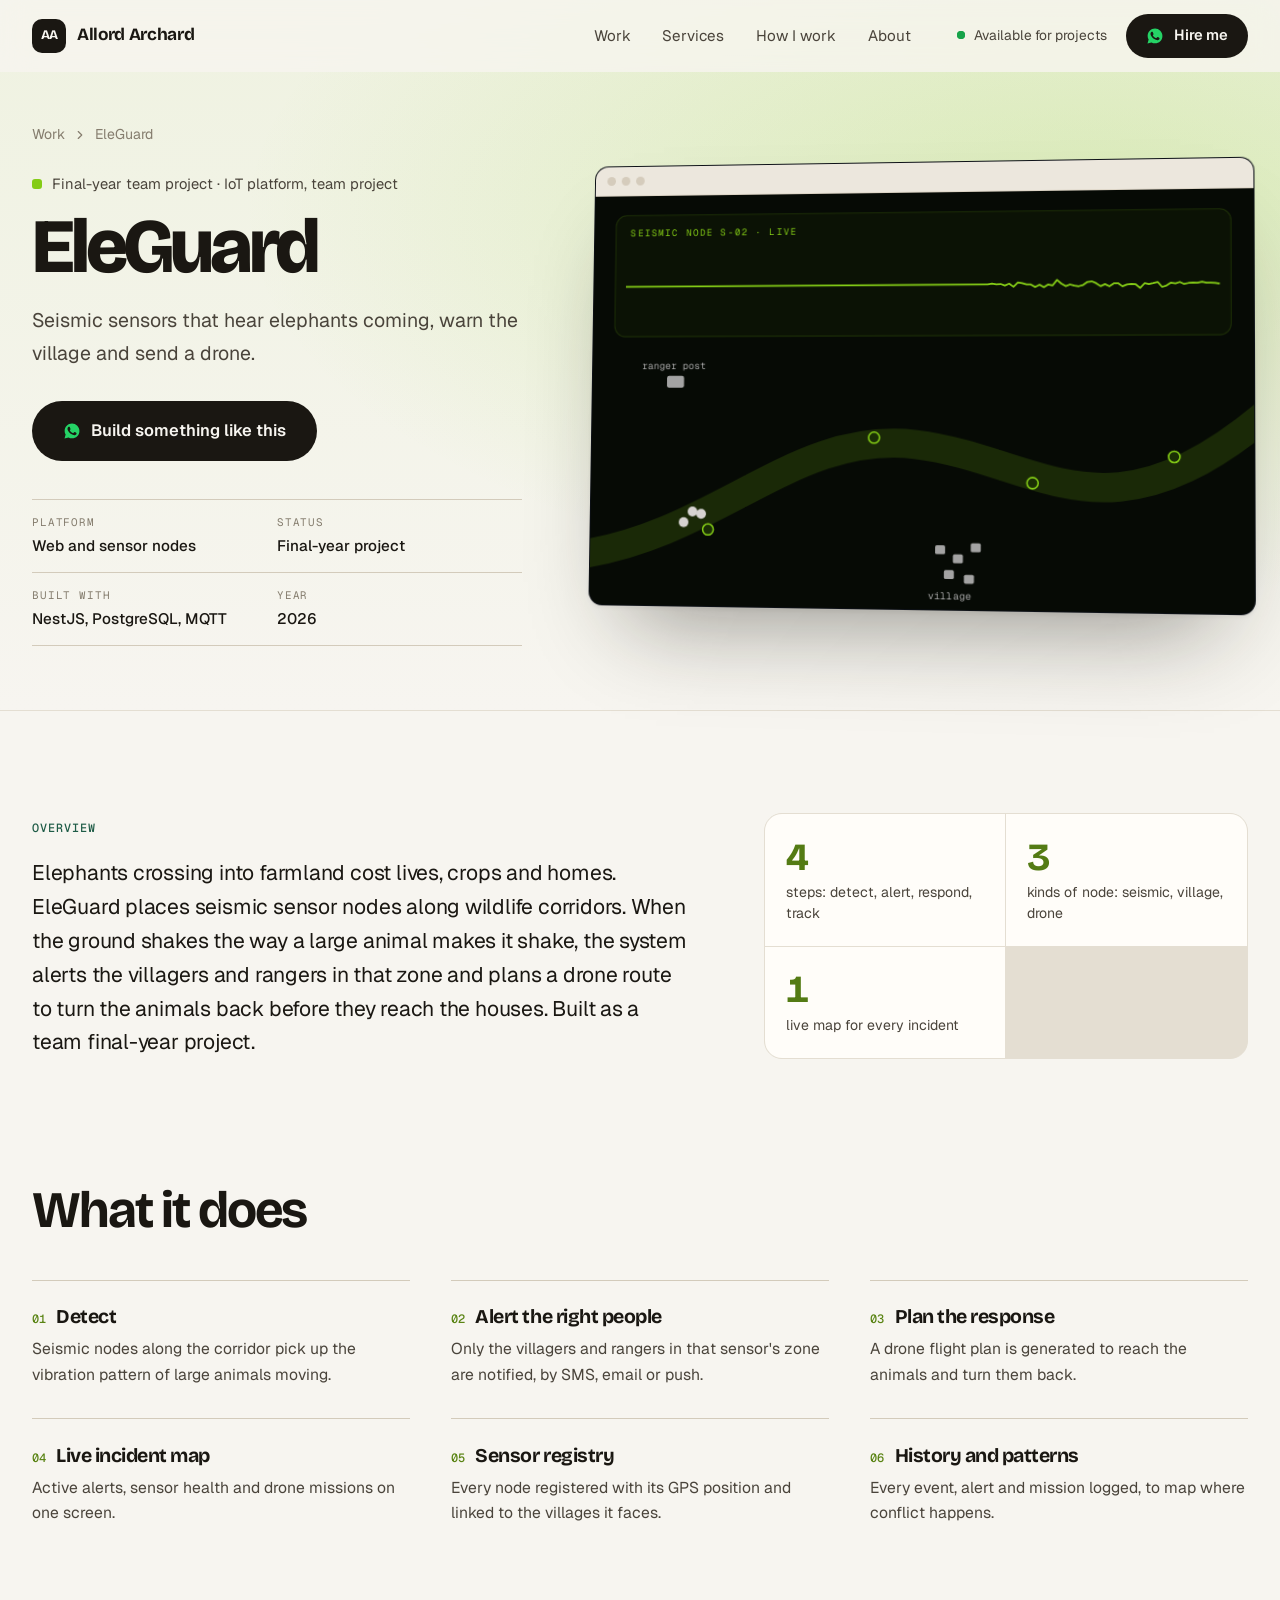
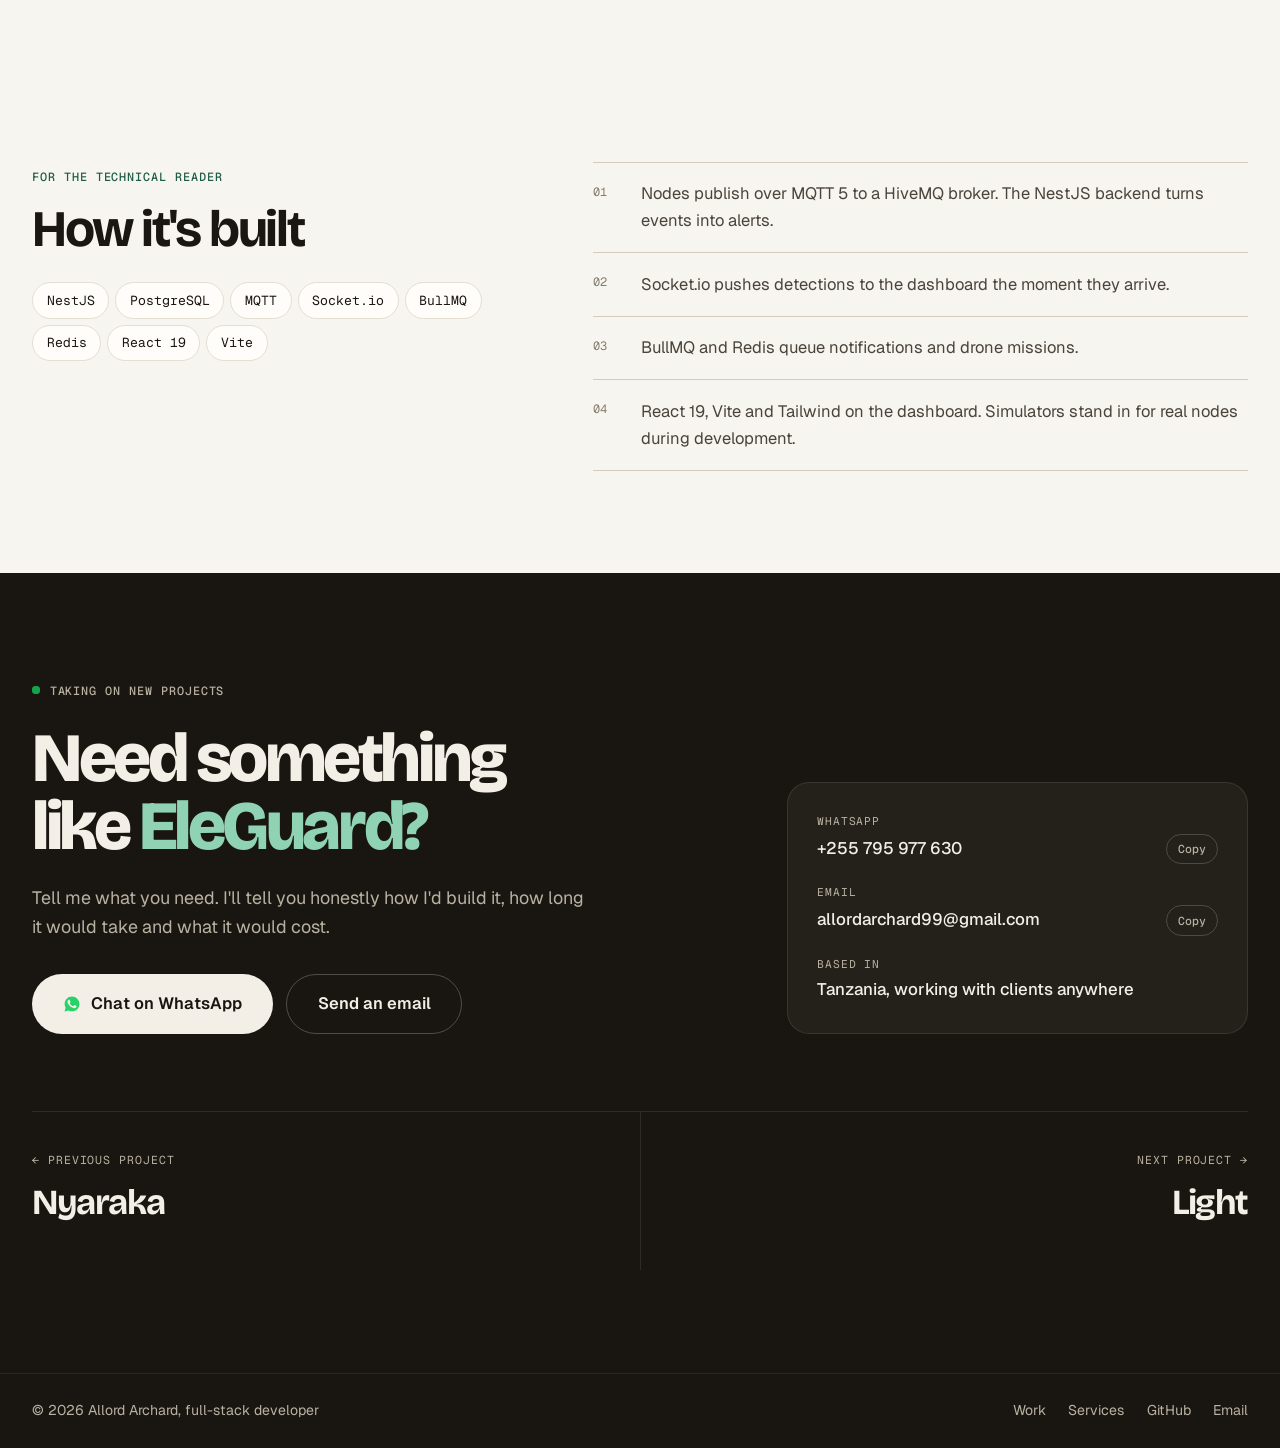
==== commit 765adc2c: "Rebuild the home page and project pages for people hiring The work now starts on the second screen: " ====
--- a/projects/eleguard/index.html
+++ b/projects/eleguard/index.html
@@ -1,32 +1,33 @@
 <!DOCTYPE html>
-<html lang="en" data-theme="dark">
+<html lang="en">
 <head>
 <meta charset="UTF-8" />
 <meta name="viewport" content="width=device-width, initial-scale=1.0" />
-<!-- Generated by tools/build-projects.mjs from tools/projects.mjs. Edit there. -->
-<title>EleGuard, built by Allord Archard</title>
+<!-- Generated by tools/build-projects.mjs. Edit tools/projects.mjs or the build script, then rebuild. -->
+<title>EleGuard | Built by Allord Archard</title>
 <meta name="description" content="Seismic sensors that hear elephants coming, warn the village and send a drone." />
 <meta name="author" content="Allord Archard" />
-<meta name="theme-color" content="#05070c" />
+<meta name="robots" content="index, follow, max-image-preview:large" />
+<meta name="theme-color" content="#f7f5f0" />
 <link rel="canonical" href="https://kakaallord.github.io/me-portifolio/projects/eleguard/" />
 <meta property="og:type" content="website" />
 <meta property="og:site_name" content="Allord Archard" />
 <meta property="og:url" content="https://kakaallord.github.io/me-portifolio/projects/eleguard/" />
-<meta property="og:title" content="EleGuard, built by Allord Archard" />
+<meta property="og:title" content="EleGuard | Built by Allord Archard" />
 <meta property="og:description" content="Seismic sensors that hear elephants coming, warn the village and send a drone." />
 <meta property="og:image" content="https://kakaallord.github.io/me-portifolio/assets/img/og.jpg" />
 <meta name="twitter:card" content="summary_large_image" />
-<meta name="twitter:title" content="EleGuard, built by Allord Archard" />
+<meta name="twitter:title" content="EleGuard | Built by Allord Archard" />
 <meta name="twitter:description" content="Seismic sensors that hear elephants coming, warn the village and send a drone." />
 <meta name="twitter:image" content="https://kakaallord.github.io/me-portifolio/assets/img/og.jpg" />
 <link rel="icon" href="../../assets/img/favicon.svg" type="image/svg+xml" />
+<link rel="manifest" href="../../site.webmanifest" />
 <link rel="preconnect" href="https://fonts.googleapis.com" />
 <link rel="preconnect" href="https://fonts.gstatic.com" crossorigin />
-<link href="https://fonts.googleapis.com/css2?family=JetBrains+Mono:wght@400;500;700&amp;family=Sora:wght@300;400;600;700;800&amp;display=swap" rel="stylesheet" />
-<link rel="stylesheet" href="../../assets/css/style.css" />
+<link href="https://fonts.googleapis.com/css2?family=Bricolage+Grotesque:opsz,wght@12..96,600..800&family=Geist:wght@400;500;600&family=Geist+Mono:wght@400;500&display=swap" rel="stylesheet" />
+<link rel="stylesheet" href="../../assets/css/site.css" />
 <link rel="stylesheet" href="../../assets/css/visuals.css" />
-<link rel="stylesheet" href="../../assets/css/projects.css" />
-<script>try{var t=localStorage.getItem('aa-theme');if(t)document.documentElement.setAttribute('data-theme',t)}catch(e){}</script>
+<script>document.documentElement.classList.add('js')</script>
 <script type="application/ld+json">
 {
   "@context": "https://schema.org",
@@ -46,168 +47,136 @@
 }
 </script>
 </head>
-<body class="pp" style="--p:#84cc16">
-
-<div class="cursor-ring" id="cursorRing" aria-hidden="true"></div>
-<div class="cursor-dot" id="cursorDot" aria-hidden="true"></div>
-<canvas id="bgCanvas" aria-hidden="true"></canvas>
-<div class="glow" aria-hidden="true"></div>
-<div class="scroll-progress" aria-hidden="true"><span id="scrollBar"></span></div>
+<body style="--p:#84cc16">
 <a href="#main" class="skip-link">Skip to content</a>
 
 <header class="nav" id="nav">
-  <div class="container nav__inner">
-    <a href="../../" class="brand" data-cursor="link">
-      <span class="brand__mark">&lt;/&gt;</span>
-      <span class="brand__name">allord<span class="accent">.archard</span></span>
-    </a>
-    <nav class="nav__links" id="navLinks" aria-label="Primary">
-      <a href="../../#work" data-cursor="link">All projects</a>
-      <a href="../../projects/kakapips/" data-cursor="link">Next: Kakapips</a>
-      <a href="#contact" class="nav__cta" data-cursor="link">Let&#39;s talk</a>
+  <div class="wrap nav__inner">
+    <a href="../../" class="brand"><span class="brand__mark">AA</span>Allord Archard</a>
+    <nav class="nav__links" aria-label="Primary">
+      <a href="../../#work">Work</a>
+      <a href="../../#services">Services</a>
+      <a href="../../#process">How I work</a>
+      <a href="../../#about">About</a>
     </nav>
-    <div class="nav__tools">
-      <button class="icon-btn" id="themeToggle" aria-label="Toggle colour theme" data-cursor="link">
-        <svg class="i-sun"  viewBox="0 0 24 24" fill="none" stroke="currentColor" stroke-width="1.7" stroke-linecap="round"><circle cx="12" cy="12" r="4.2"/><path d="M12 2.5v2M12 19.5v2M2.5 12h2M19.5 12h2M5 5l1.4 1.4M17.6 17.6L19 19M19 5l-1.4 1.4M6.4 17.6L5 19"/></svg>
-        <svg class="i-moon" viewBox="0 0 24 24" fill="none" stroke="currentColor" stroke-width="1.7" stroke-linecap="round" stroke-linejoin="round"><path d="M20 14.5A8.2 8.2 0 019.5 4a8.5 8.5 0 1010.5 10.5z"/></svg>
-      </button>
-      <button class="burger" id="burger" aria-label="Open menu" aria-expanded="false"><span></span><span></span></button>
+    <div class="nav__cta">
+      <span class="nav__status"><span class="dot"></span>Available for projects</span>
+      <a class="btn btn--ink btn--wa" data-whatsapp href="https://wa.me/255795977630"><svg class="wa-ic" viewBox="0 0 24 24" fill="currentColor" aria-hidden="true"><path fill-rule="evenodd" d="M12.04 2C6.6 2 2.18 6.42 2.18 11.86c0 1.74.46 3.44 1.32 4.94L2 22l5.34-1.4a9.8 9.8 0 004.7 1.2h.01c5.44 0 9.86-4.42 9.86-9.86 0-2.63-1.03-5.11-2.89-6.97A9.8 9.8 0 0012.04 2zm5.43 12.38c-.3-.15-1.75-.86-2.02-.96-.27-.1-.47-.15-.67.15-.2.3-.77.96-.94 1.16-.17.2-.35.22-.65.07-.3-.15-1.25-.46-2.38-1.47-.88-.78-1.47-1.75-1.64-2.05-.17-.3-.02-.46.13-.61.13-.13.3-.35.45-.52.15-.17.2-.3.3-.5.1-.2.05-.37-.03-.52-.07-.15-.67-1.6-.92-2.2-.24-.58-.49-.5-.67-.51h-.57c-.2 0-.52.07-.79.37-.27.3-1.04 1.01-1.04 2.47s1.06 2.86 1.21 3.06c.15.2 2.1 3.2 5.08 4.49.71.3 1.26.49 1.69.63.71.22 1.36.19 1.87.12.57-.09 1.75-.72 2-1.41.25-.69.25-1.28.17-1.41-.07-.13-.27-.2-.57-.35z"/></svg>Hire me</a>
     </div>
   </div>
 </header>
 
 <main id="main">
 
-<section class="pp-hero">
-  <div class="container">
-    <a class="pp-back" href="../../#work" data-cursor="link"><svg viewBox="0 0 24 24" fill="none" stroke="currentColor" stroke-width="2" stroke-linecap="round" stroke-linejoin="round" aria-hidden="true"><path d="M19 12H5M11 18l-6-6 6-6"/></svg><span>All projects</span></a>
-    <p class="eyebrow pp-eyebrow" data-reveal><span class="pp-count">12 / 12</span>IoT platform, team project</p>
-    <h1 class="pp-title" data-split>EleGuard</h1>
-    <p class="pp-tagline" data-reveal data-reveal-delay="200">Seismic sensors that hear elephants coming, warn the village and send a drone.</p>
-    <div class="pp-actions" data-reveal data-reveal-delay="280">
+<section class="ph">
+  <div class="wrap ph__grid">
+    <div>
+      <nav class="crumbs rise" aria-label="Breadcrumb"><a href="../../#work">Work</a><svg viewBox="0 0 24 24" fill="none" stroke="currentColor" stroke-width="2" stroke-linecap="round" stroke-linejoin="round" aria-hidden="true"><path d="M9 6l6 6-6 6"/></svg><span>EleGuard</span></nav>
+      <p class="ph__client rise"><i></i>Final-year team project · IoT platform, team project</p>
+      <h1 class="rise" style="--d:80ms">EleGuard</h1>
+      <p class="ph__tag rise" style="--d:140ms">Seismic sensors that hear elephants coming, warn the village and send a drone.</p>
+      <div class="ph__actions rise" style="--d:200ms">
         
-        <a class="btn btn--wa magnetic" data-whatsapp data-wa-text="Hi Allord! I just saw EleGuard on your portfolio. I&#39;d like something like it built. Are you available?" href="https://wa.me/255795977630" data-cursor="link"><svg viewBox="0 0 24 24" fill="currentColor" aria-hidden="true"><path fill-rule="evenodd" d="M12.04 2C6.6 2 2.18 6.42 2.18 11.86c0 1.74.46 3.44 1.32 4.94L2 22l5.34-1.4a9.8 9.8 0 004.7 1.2h.01c5.44 0 9.86-4.42 9.86-9.86 0-2.63-1.03-5.11-2.89-6.97A9.8 9.8 0 0012.04 2zm5.43 12.38c-.3-.15-1.75-.86-2.02-.96-.27-.1-.47-.15-.67.15-.2.3-.77.96-.94 1.16-.17.2-.35.22-.65.07-.3-.15-1.25-.46-2.38-1.47-.88-.78-1.47-1.75-1.64-2.05-.17-.3-.02-.46.13-.61.13-.13.3-.35.45-.52.15-.17.2-.3.3-.5.1-.2.05-.37-.03-.52-.07-.15-.67-1.6-.92-2.2-.24-.58-.49-.5-.67-.51h-.57c-.2 0-.52.07-.79.37-.27.3-1.04 1.01-1.04 2.47s1.06 2.86 1.21 3.06c.15.2 2.1 3.2 5.08 4.49.71.3 1.26.49 1.69.63.71.22 1.36.19 1.87.12.57-.09 1.75-.72 2-1.41.25-.69.25-1.28.17-1.41-.07-.13-.27-.2-.57-.35z"/></svg><span>Build something like this</span></a>
+        <a class="btn btn--ink btn--lg btn--wa" data-whatsapp data-wa-text="Hi Allord! I saw EleGuard on your portfolio and I&#39;d like something similar built. Are you available?" href="https://wa.me/255795977630"><svg class="wa-ic" viewBox="0 0 24 24" fill="currentColor" aria-hidden="true"><path fill-rule="evenodd" d="M12.04 2C6.6 2 2.18 6.42 2.18 11.86c0 1.74.46 3.44 1.32 4.94L2 22l5.34-1.4a9.8 9.8 0 004.7 1.2h.01c5.44 0 9.86-4.42 9.86-9.86 0-2.63-1.03-5.11-2.89-6.97A9.8 9.8 0 0012.04 2zm5.43 12.38c-.3-.15-1.75-.86-2.02-.96-.27-.1-.47-.15-.67.15-.2.3-.77.96-.94 1.16-.17.2-.35.22-.65.07-.3-.15-1.25-.46-2.38-1.47-.88-.78-1.47-1.75-1.64-2.05-.17-.3-.02-.46.13-.61.13-.13.3-.35.45-.52.15-.17.2-.3.3-.5.1-.2.05-.37-.03-.52-.07-.15-.67-1.6-.92-2.2-.24-.58-.49-.5-.67-.51h-.57c-.2 0-.52.07-.79.37-.27.3-1.04 1.01-1.04 2.47s1.06 2.86 1.21 3.06c.15.2 2.1 3.2 5.08 4.49.71.3 1.26.49 1.69.63.71.22 1.36.19 1.87.12.57-.09 1.75-.72 2-1.41.25-.69.25-1.28.17-1.41-.07-.13-.27-.2-.57-.35z"/></svg>Build something like this</a>
+      </div>
+      <dl class="ph__meta rise" style="--d:260ms">
+        <div><dt>Platform</dt><dd>Web and sensor nodes</dd></div>
+        <div><dt>Status</dt><dd>Final-year project</dd></div>
+        <div><dt>Built with</dt><dd>NestJS, PostgreSQL, MQTT</dd></div>
+        <div><dt>Year</dt><dd>2026</dd></div>
+      </dl>
     </div>
-    <dl class="pp-meta" data-reveal data-reveal-delay="340">
-      <div><dt>Platform</dt><dd>Web and sensor nodes</dd></div>
-      <div><dt>Status</dt><dd>Final-year project</dd></div>
-      <div><dt>Year</dt><dd>2026</dd></div>
-      <div><dt>Built by</dt><dd>Allord Archard and team</dd></div>
-    </dl>
-  </div>
-  <div class="container pp-show" data-showcase>
-    <div class="pp-show__inner"><figure class="frame frame--window"><div class="frame__bar"><i></i><i></i><i></i></div><div class="v v-seis" data-v="seis">
+    <div class="ph__visual rise" style="--d:180ms"><figure class="frame frame--window"><div class="frame__bar"><i></i><i></i><i></i><span></span></div><div class="v v-seis" data-v="seis">
         <div class="v-seis__alert"><b>Elephants near S-02</b>Alert sent to the village and the ranger post. Drone on its way.</div>
       </div></figure></div>
   </div>
 </section>
 
-<div class="marquee" aria-hidden="true"><div class="marquee__track"><span>NestJS<i></i>PostgreSQL<i></i>MQTT<i></i>Socket.io<i></i>BullMQ<i></i>Redis<i></i>React 19<i></i>Vite<i></i>NestJS<i></i>PostgreSQL<i></i>MQTT<i></i>Socket.io<i></i>BullMQ<i></i>Redis<i></i>React 19<i></i>Vite<i></i></span><span>NestJS<i></i>PostgreSQL<i></i>MQTT<i></i>Socket.io<i></i>BullMQ<i></i>Redis<i></i>React 19<i></i>Vite<i></i>NestJS<i></i>PostgreSQL<i></i>MQTT<i></i>Socket.io<i></i>BullMQ<i></i>Redis<i></i>React 19<i></i>Vite<i></i></span></div></div>
-
-<section class="section pp-intro" aria-labelledby="intro-h">
-  <div class="container">
-    <h2 class="section-title" id="intro-h" data-reveal><i>01</i> The idea</h2>
-    <p class="scrub" data-scrub>Elephants crossing into farmland cost lives, crops and homes. EleGuard places seismic sensor nodes along wildlife corridors. When the ground shakes the way a large animal makes it shake, the system alerts the villagers and rangers in that zone and plans a drone route to turn the animals back before they reach the houses. Built as a team final-year project.</p>
-    <ul class="pp-stats">
-      <li data-reveal data-reveal-delay="0"><b data-count="4">4</b><span>steps: detect, alert, respond, track</span></li>
-      <li data-reveal data-reveal-delay="80"><b data-count="3">3</b><span>kinds of node: seismic, village, drone</span></li>
-      <li data-reveal data-reveal-delay="160"><b data-count="1">1</b><span>live map for every incident</span></li>
+<section class="section" aria-labelledby="ov-h">
+  <div class="wrap overview">
+    <div data-reveal>
+      <span class="label label--accent" id="ov-h">Overview</span>
+      <p class="big" style="margin-top:1rem">Elephants crossing into farmland cost lives, crops and homes. EleGuard places seismic sensor nodes along wildlife corridors. When the ground shakes the way a large animal makes it shake, the system alerts the villagers and rangers in that zone and plans a drone route to turn the animals back before they reach the houses. Built as a team final-year project.</p>
+    </div>
+    <ul class="stats" data-reveal="100">
+      <li><b data-count="4">4</b><span>steps: detect, alert, respond, track</span></li>
+      <li><b data-count="3">3</b><span>kinds of node: seismic, village, drone</span></li>
+      <li><b data-count="1">1</b><span>live map for every incident</span></li>
     </ul>
   </div>
 </section>
 
-<section class="section" aria-labelledby="feat-h">
-  <div class="container">
-    <h2 class="section-title" id="feat-h" data-reveal><i>02</i> What it does</h2>
-    <div class="pp-features">
-      <article class="card pp-feature spot" data-reveal data-reveal-delay="0">
-        <span class="pp-feature__n">01</span>
-        <h3>Detect</h3>
-        <p>Seismic nodes along the corridor pick up the vibration pattern of large animals moving.</p>
-      </article>
-      <article class="card pp-feature spot" data-reveal data-reveal-delay="90">
-        <span class="pp-feature__n">02</span>
-        <h3>Alert the right people</h3>
-        <p>Only the villagers and rangers in that sensor&#39;s zone are notified, by SMS, email or push.</p>
-      </article>
-      <article class="card pp-feature spot" data-reveal data-reveal-delay="180">
-        <span class="pp-feature__n">03</span>
-        <h3>Plan the response</h3>
-        <p>A drone flight plan is generated to reach the animals and turn them back.</p>
-      </article>
-      <article class="card pp-feature spot" data-reveal data-reveal-delay="0">
-        <span class="pp-feature__n">04</span>
-        <h3>Live incident map</h3>
-        <p>Active alerts, sensor health and drone missions on one screen.</p>
-      </article>
-      <article class="card pp-feature spot" data-reveal data-reveal-delay="90">
-        <span class="pp-feature__n">05</span>
-        <h3>Sensor registry</h3>
-        <p>Every node registered with its GPS position and linked to the villages it faces.</p>
-      </article>
-      <article class="card pp-feature spot" data-reveal data-reveal-delay="180">
-        <span class="pp-feature__n">06</span>
-        <h3>History and patterns</h3>
-        <p>Every event, alert and mission logged, to map where conflict happens.</p>
-      </article>
+<section class="section" style="padding-top:0" aria-labelledby="feat-h">
+  <div class="wrap">
+    <div class="sec-head" data-reveal><h2 class="h2" id="feat-h">What it does</h2></div>
+    <div class="features">
+      <div class="feature" data-reveal="0"><h3><i>01</i>Detect</h3><p>Seismic nodes along the corridor pick up the vibration pattern of large animals moving.</p></div>
+      <div class="feature" data-reveal="70"><h3><i>02</i>Alert the right people</h3><p>Only the villagers and rangers in that sensor&#39;s zone are notified, by SMS, email or push.</p></div>
+      <div class="feature" data-reveal="140"><h3><i>03</i>Plan the response</h3><p>A drone flight plan is generated to reach the animals and turn them back.</p></div>
+      <div class="feature" data-reveal="0"><h3><i>04</i>Live incident map</h3><p>Active alerts, sensor health and drone missions on one screen.</p></div>
+      <div class="feature" data-reveal="70"><h3><i>05</i>Sensor registry</h3><p>Every node registered with its GPS position and linked to the villages it faces.</p></div>
+      <div class="feature" data-reveal="140"><h3><i>06</i>History and patterns</h3><p>Every event, alert and mission logged, to map where conflict happens.</p></div>
     </div>
   </div>
 </section>
 
-<section class="section pp-hood" aria-labelledby="hood-h">
-  <div class="container pp-hood__grid">
-    <div>
-      <h2 class="section-title" id="hood-h" data-reveal><i>03</i> Under the hood</h2>
-      <p class="section-lede" data-reveal>For the technical reader: how it is put together.</p>
-      <ul class="pp-stack" data-reveal><li>NestJS</li><li>PostgreSQL</li><li>MQTT</li><li>Socket.io</li><li>BullMQ</li><li>Redis</li><li>React 19</li><li>Vite</li></ul>
+<section class="section" aria-labelledby="tech-h">
+  <div class="wrap tech">
+    <div data-reveal>
+      <span class="label label--accent">For the technical reader</span>
+      <h2 class="h2" id="tech-h" style="margin:0.8rem 0 1.6rem">How it's built</h2>
+      <ul class="tags"><li>NestJS</li><li>PostgreSQL</li><li>MQTT</li><li>Socket.io</li><li>BullMQ</li><li>Redis</li><li>React 19</li><li>Vite</li></ul>
     </div>
-    <ol class="pp-hood__list">
-      <li data-reveal data-reveal-delay="0">Nodes publish over MQTT 5 to a HiveMQ broker. The NestJS backend turns events into alerts.</li>
-      <li data-reveal data-reveal-delay="70">Socket.io pushes detections to the dashboard the moment they arrive.</li>
-      <li data-reveal data-reveal-delay="140">BullMQ and Redis queue notifications and drone missions.</li>
-      <li data-reveal data-reveal-delay="210">React 19, Vite and Tailwind on the dashboard. Simulators stand in for real nodes during development.</li>
+    <ol class="hood" data-reveal="100">
+      <li>Nodes publish over MQTT 5 to a HiveMQ broker. The NestJS backend turns events into alerts.</li>
+      <li>Socket.io pushes detections to the dashboard the moment they arrive.</li>
+      <li>BullMQ and Redis queue notifications and drone missions.</li>
+      <li>React 19, Vite and Tailwind on the dashboard. Simulators stand in for real nodes during development.</li>
     </ol>
   </div>
 </section>
 
-<section class="section section--contact pp-cta" id="contact">
-  <div class="container contact">
-    <p class="eyebrow" data-reveal><span class="dot"></span> Taking on new projects</p>
-    <h2 class="contact__title" data-reveal data-reveal-delay="60">Want something <span class="grad">like EleGuard</span>?</h2>
-    <p class="contact__lede" data-reveal data-reveal-delay="120">Tell me what you need. I&#39;ll tell you honestly how I&#39;d build it, how long it takes and what it costs.</p>
-    <div class="contact__actions" data-reveal data-reveal-delay="180">
-      <a class="btn btn--wa btn--xl magnetic" data-whatsapp data-wa-text="Hi Allord! I just saw EleGuard on your portfolio. I&#39;d like something like it built. Are you available?" href="https://wa.me/255795977630" data-cursor="link"><svg viewBox="0 0 24 24" fill="currentColor" aria-hidden="true"><path fill-rule="evenodd" d="M12.04 2C6.6 2 2.18 6.42 2.18 11.86c0 1.74.46 3.44 1.32 4.94L2 22l5.34-1.4a9.8 9.8 0 004.7 1.2h.01c5.44 0 9.86-4.42 9.86-9.86 0-2.63-1.03-5.11-2.89-6.97A9.8 9.8 0 0012.04 2zm5.43 12.38c-.3-.15-1.75-.86-2.02-.96-.27-.1-.47-.15-.67.15-.2.3-.77.96-.94 1.16-.17.2-.35.22-.65.07-.3-.15-1.25-.46-2.38-1.47-.88-.78-1.47-1.75-1.64-2.05-.17-.3-.02-.46.13-.61.13-.13.3-.35.45-.52.15-.17.2-.3.3-.5.1-.2.05-.37-.03-.52-.07-.15-.67-1.6-.92-2.2-.24-.58-.49-.5-.67-.51h-.57c-.2 0-.52.07-.79.37-.27.3-1.04 1.01-1.04 2.47s1.06 2.86 1.21 3.06c.15.2 2.1 3.2 5.08 4.49.71.3 1.26.49 1.69.63.71.22 1.36.19 1.87.12.57-.09 1.75-.72 2-1.41.25-.69.25-1.28.17-1.41-.07-.13-.27-.2-.57-.35z"/></svg><span>Chat on WhatsApp</span></a>
-      <a class="btn btn--ghost btn--xl" href="#" data-social="email" data-cursor="link"><span>Or send an email</span></a>
+<section class="section contact" id="contact">
+  <div class="wrap">
+    <div class="contact__grid">
+      <div data-reveal>
+        <span class="label" style="color:var(--on-dark-2)"><span class="dot"></span>Taking on new projects</span>
+        <h2 style="margin-top:1.4rem">Need something like <em>EleGuard?</em></h2>
+        <p>Tell me what you need. I&#39;ll tell you honestly how I&#39;d build it, how long it would take and what it would cost.</p>
+        <div class="contact__actions">
+          <a class="btn btn--light btn--lg btn--wa" data-whatsapp data-wa-text="Hi Allord! I saw EleGuard on your portfolio and I&#39;d like something similar built. Are you available?" href="https://wa.me/255795977630"><svg class="wa-ic" viewBox="0 0 24 24" fill="currentColor" aria-hidden="true"><path fill-rule="evenodd" d="M12.04 2C6.6 2 2.18 6.42 2.18 11.86c0 1.74.46 3.44 1.32 4.94L2 22l5.34-1.4a9.8 9.8 0 004.7 1.2h.01c5.44 0 9.86-4.42 9.86-9.86 0-2.63-1.03-5.11-2.89-6.97A9.8 9.8 0 0012.04 2zm5.43 12.38c-.3-.15-1.75-.86-2.02-.96-.27-.1-.47-.15-.67.15-.2.3-.77.96-.94 1.16-.17.2-.35.22-.65.07-.3-.15-1.25-.46-2.38-1.47-.88-.78-1.47-1.75-1.64-2.05-.17-.3-.02-.46.13-.61.13-.13.3-.35.45-.52.15-.17.2-.3.3-.5.1-.2.05-.37-.03-.52-.07-.15-.67-1.6-.92-2.2-.24-.58-.49-.5-.67-.51h-.57c-.2 0-.52.07-.79.37-.27.3-1.04 1.01-1.04 2.47s1.06 2.86 1.21 3.06c.15.2 2.1 3.2 5.08 4.49.71.3 1.26.49 1.69.63.71.22 1.36.19 1.87.12.57-.09 1.75-.72 2-1.41.25-.69.25-1.28.17-1.41-.07-.13-.27-.2-.57-.35z"/></svg>Chat on WhatsApp</a>
+          <a class="btn btn--ghost-dark btn--lg" data-email href="mailto:allordarchard99@gmail.com">Send an email</a>
+        </div>
+      </div>
+      <div class="contact__card" data-reveal="120">
+        <div class="contact__row"><span class="k">WhatsApp</span><span class="val">+255 795 977 630 <button class="copy" data-copy="+255795977630">Copy</button></span></div>
+        <div class="contact__row"><span class="k">Email</span><span class="val">allordarchard99@gmail.com <button class="copy" data-copy="email">Copy</button></span></div>
+        <div class="contact__row"><span class="k">Based in</span><span class="val">Tanzania, working with clients anywhere</span></div>
+      </div>
     </div>
+    <nav class="pager" aria-label="More projects" style="margin-top:clamp(3.5rem,6vw,5rem)">
+      <a href="../../projects/nyaraka/"><span class="k">← Previous project</span><b>Nyaraka</b></a>
+      <a href="../../projects/light/"><span class="k">Next project →</span><b>Light</b></a>
+    </nav>
   </div>
 </section>
-
-<a class="pp-next" href="../../projects/kakapips/" style="--p:#f5b83d" data-cursor="link">
-  <div class="container pp-next__inner">
-    <span class="pp-next__k">Next project</span>
-    <span class="pp-next__name">Kakapips</span>
-    <span class="pp-next__tag">A charting workstation for gold traders. In the browser, on the desktop, and fully offline.</span>
-    <span class="pp-next__go"><svg viewBox="0 0 24 24" fill="none" stroke="currentColor" stroke-width="2" stroke-linecap="round" stroke-linejoin="round" aria-hidden="true"><path d="M5 12h14M13 6l6 6-6 6"/></svg></span>
-  </div>
-</a>
 
 </main>
 
 <footer class="footer">
-  <div class="container footer__inner">
-    <p><b>Allord Archard</b>, full-stack developer</p>
-    <div class="footer__links">
-      <a href="../../" data-cursor="link">Portfolio</a>
-      <a href="#" data-social="github" target="_blank" rel="noopener" data-cursor="link">GitHub</a>
-      <a href="#" data-social="email" data-cursor="link">Email</a>
-      <a href="#" data-whatsapp data-wa-text="Hi Allord! I just saw EleGuard on your portfolio. I&#39;d like something like it built. Are you available?" data-cursor="link">WhatsApp</a>
-    </div>
-    <p class="footer__meta"><span id="year"></span></p>
+  <div class="wrap footer__inner">
+    <span>© <span data-year>2026</span> Allord Archard, full-stack developer</span>
+    <nav aria-label="Footer">
+      <a href="../../#work">Work</a>
+      <a href="../../#services">Services</a>
+      <a data-github href="https://github.com/kakaAllord" target="_blank" rel="noopener">GitHub</a>
+      <a data-email href="mailto:allordarchard99@gmail.com">Email</a>
+    </nav>
   </div>
 </footer>
 
 <script src="../../assets/js/config.js"></script>
 <script src="../../assets/js/visuals.js"></script>
-<script src="../../assets/js/main.js"></script>
+<script src="../../assets/js/site.js"></script>
 </body>
 </html>
--- a/assets/css/site.css
+++ b/assets/css/site.css
@@ -0,0 +1,580 @@
+/* ==========================================================================
+   Allord Archard portfolio
+   Hand-written CSS, no framework. Desktop first; one breakpoint keeps
+   smaller screens readable.
+
+   Milk paper, warm ink, one deep green. Screens and scenes carry the
+   colour; the page stays quiet around them so the work is what you see.
+
+   1. Tokens          6. Services
+   2. Base            7. Process, about, contact
+   3. Pieces          8. Project page
+   4. Nav + hero      9. Motion
+   5. Work grid      10. Smaller screens
+   ========================================================================== */
+
+/* ============================ 1. TOKENS ============================ */
+:root {
+  --bg:        #f7f5f0;   /* milk */
+  --bg-2:      #efebe2;   /* a shade deeper, for bands */
+  --surface:   #fffdf9;
+  --ink:       #1a1712;
+  --ink-2:     #4a443b;
+  --ink-3:     #857d6e;
+  --line:      #e4ded2;
+  --line-2:    #d3cbbb;
+
+  --accent:      #1f5c47;   /* deep green */
+  --accent-2:    #2f7a5f;
+  --accent-soft: #e2ebe4;
+  --live:        #17a34a;
+  --wa:          #25d366;
+
+  --dark:      #191611;
+  --dark-2:    #24201a;
+  --on-dark:   #f3efe6;
+  --on-dark-2: #b9b1a2;
+
+  --display: 'Bricolage Grotesque', ui-sans-serif, system-ui, sans-serif;
+  --body:    'Geist', ui-sans-serif, system-ui, -apple-system, 'Segoe UI', sans-serif;
+  --mono:    'Geist Mono', ui-monospace, 'SFMono-Regular', monospace;
+  --font:    var(--body);   /* visuals.css reads these two names */
+  --ease:    cubic-bezier(0.16, 1, 0.3, 1);
+
+  --w:      1240px;
+  --nav-h:  72px;
+  --radius: 18px;
+  --shadow: 0 1px 2px rgba(26, 23, 18, 0.05), 0 24px 48px -28px rgba(26, 23, 18, 0.28);
+  --shadow-lg: 0 2px 4px rgba(26, 23, 18, 0.05), 0 50px 90px -40px rgba(26, 23, 18, 0.45);
+}
+
+/* ============================ 2. BASE ============================ */
+*, *::before, *::after { box-sizing: border-box; }
+html {
+  scroll-behavior: smooth;
+  scroll-padding-top: calc(var(--nav-h) + 16px);
+  -webkit-text-size-adjust: 100%;
+}
+body {
+  margin: 0;
+  background: var(--bg);
+  color: var(--ink);
+  font: 400 16.5px/1.65 var(--body);
+  -webkit-font-smoothing: antialiased;
+  overflow-x: hidden;
+}
+h1, h2, h3, h4 { font-family: var(--display); font-weight: 700; line-height: 1.08; letter-spacing: -0.03em; margin: 0; text-wrap: balance; }
+p { margin: 0 0 1em; }
+a { color: inherit; text-decoration: none; }
+ul, ol { margin: 0; padding: 0; list-style: none; }
+img, svg { display: block; max-width: 100%; }
+button { font: inherit; color: inherit; background: none; border: 0; cursor: pointer; }
+::selection { background: var(--accent); color: var(--surface); }
+:focus-visible { outline: 2px solid var(--accent); outline-offset: 3px; border-radius: 6px; }
+
+.skip-link {
+  position: fixed; top: 10px; left: 10px; z-index: 999;
+  padding: 10px 16px; border-radius: 10px;
+  background: var(--ink); color: var(--surface); font-weight: 600;
+  transform: translateY(-160%); transition: transform 0.25s var(--ease);
+}
+.skip-link:focus { transform: none; }
+
+.wrap { width: min(var(--w), 100% - 4rem); margin-inline: auto; }
+.section { padding: clamp(5rem, 8vw, 7.5rem) 0; }
+
+/* ============================ 3. PIECES ============================ */
+.label {
+  display: inline-flex; align-items: center; gap: 0.6rem;
+  font-family: var(--mono); font-size: 0.74rem; font-weight: 500;
+  letter-spacing: 0.08em; text-transform: uppercase;
+  color: var(--ink-3);
+}
+.label--accent { color: var(--accent); }
+
+.dot { width: 8px; height: 8px; border-radius: 50%; background: var(--live); flex: none; position: relative; }
+.dot::after {
+  content: ''; position: absolute; inset: 0; border-radius: 50%;
+  background: var(--live); animation: ping 2.2s var(--ease) infinite;
+}
+@keyframes ping { 0% { transform: scale(1); opacity: 0.6; } 80%, 100% { transform: scale(2.6); opacity: 0; } }
+
+.h2 { font-size: clamp(2.2rem, 4vw, 3.4rem); letter-spacing: -0.04em; }
+.lede { font-size: 1.12rem; color: var(--ink-2); max-width: 56ch; }
+
+.btn {
+  display: inline-flex; align-items: center; justify-content: center; gap: 0.6rem;
+  height: 52px; padding: 0 1.5rem;
+  border-radius: 99px;
+  font-weight: 600; font-size: 0.97rem; white-space: nowrap;
+  border: 1px solid transparent;
+  transition: transform 0.35s var(--ease), background 0.25s, color 0.25s, border-color 0.25s, box-shadow 0.35s var(--ease);
+}
+.btn svg { width: 18px; height: 18px; flex: none; transition: transform 0.35s var(--ease); }
+.btn:hover { transform: translateY(-2px); }
+.btn:active { transform: translateY(0) scale(0.98); }
+.btn--ink { background: var(--ink); color: var(--bg); }
+.btn--ink:hover { background: var(--accent); box-shadow: 0 16px 34px -16px rgba(31, 92, 71, 0.8); }
+.btn--line { border-color: var(--line-2); color: var(--ink); background: var(--surface); }
+.btn--line:hover { border-color: var(--ink); }
+.btn--line:hover svg { transform: translateX(3px); }
+.btn--wa .wa-ic { color: var(--wa); }
+.btn--lg { height: 60px; padding: 0 1.9rem; font-size: 1.03rem; }
+.btn--light { background: var(--on-dark); color: var(--dark); }
+.btn--light:hover { background: #fff; }
+.btn--ghost-dark { border-color: rgba(243, 239, 230, 0.25); color: var(--on-dark); }
+.btn--ghost-dark:hover { border-color: var(--on-dark); }
+
+.tags { display: flex; flex-wrap: wrap; gap: 6px; }
+.tags li {
+  font-family: var(--mono); font-size: 0.72rem;
+  padding: 3px 10px; border-radius: 99px;
+  color: var(--ink-2); background: var(--bg); border: 1px solid var(--line);
+}
+
+/* device frames around screenshots and scenes */
+.frame { margin: 0; position: relative; }
+.frame img { width: 100%; height: auto; }
+.frame--window {
+  border-radius: 14px; overflow: hidden;
+  background: #0b0f17;
+  border: 1px solid rgba(26, 23, 18, 0.14);
+  box-shadow: var(--shadow-lg);
+}
+.frame__bar {
+  display: flex; align-items: center; gap: 6px;
+  height: 30px; padding: 0 12px;
+  background: #ece7dd;
+  border-bottom: 1px solid #ddd5c6;
+}
+.frame__bar i { width: 9px; height: 9px; border-radius: 50%; background: #d5ccbc; }
+.frame__bar span {
+  flex: 1; margin: 0 9% 0 12px; text-align: center;
+  font-family: var(--mono); font-size: 0.66rem; color: #8a816f;
+  padding: 2px 10px; border-radius: 6px; background: rgba(255, 255, 255, 0.6);
+  white-space: nowrap; overflow: hidden; text-overflow: ellipsis;
+}
+.frame__bar span:empty { visibility: hidden; }
+.frame--phone {
+  width: min(100%, 300px); margin-inline: auto;
+  padding: 8px; border-radius: 38px;
+  background: #1b1915;
+  box-shadow: 0 0 0 1px #2c2923, var(--shadow-lg);
+}
+.frame--phone img { border-radius: 30px; aspect-ratio: 9 / 19.5; object-fit: cover; object-position: top; background: #000; }
+.frame--phone::before {
+  content: ''; position: absolute; z-index: 2; top: 17px; left: 50%; transform: translateX(-50%);
+  width: 9px; height: 9px; border-radius: 50%; background: #0b0a08;
+}
+
+/* ============================ 4. NAV + HERO ============================ */
+.nav {
+  position: fixed; top: 0; left: 0; right: 0; z-index: 100;
+  height: var(--nav-h);
+  display: flex; align-items: center;
+  background: color-mix(in srgb, var(--bg) 82%, transparent);
+  backdrop-filter: blur(14px) saturate(1.2); -webkit-backdrop-filter: blur(14px) saturate(1.2);
+  border-bottom: 1px solid transparent;
+  transition: border-color 0.3s;
+}
+.nav.stuck { border-bottom-color: var(--line); }
+.nav__inner { display: flex; align-items: center; gap: 2rem; }
+.brand { display: inline-flex; align-items: center; gap: 0.7rem; font-family: var(--display); font-weight: 700; font-size: 1.08rem; letter-spacing: -0.02em; }
+.brand__mark {
+  width: 34px; height: 34px; border-radius: 10px;
+  display: grid; place-items: center;
+  background: var(--ink); color: var(--bg);
+  font-size: 0.82rem; letter-spacing: -0.04em;
+}
+.nav__links { display: flex; gap: 0.3rem; margin-left: auto; }
+.nav__links a {
+  position: relative; padding: 0.45rem 0.85rem; border-radius: 99px;
+  font-size: 0.95rem; color: var(--ink-2);
+  transition: color 0.2s, background 0.2s;
+}
+.nav__links a:hover { color: var(--ink); background: var(--bg-2); }
+.nav__links a.active { color: var(--ink); background: var(--bg-2); }
+.nav__cta { display: flex; align-items: center; gap: 1.2rem; }
+.nav__status { display: inline-flex; align-items: center; gap: 0.55rem; font-size: 0.86rem; color: var(--ink-2); }
+.nav .btn { height: 44px; padding: 0 1.2rem; font-size: 0.92rem; }
+
+.hero { padding: calc(var(--nav-h) + clamp(3rem, 6vw, 5rem)) 0 clamp(3rem, 5vw, 4.5rem); position: relative; }
+.hero__grid { display: grid; grid-template-columns: minmax(0, 1fr) minmax(0, 1.05fr); gap: clamp(2.5rem, 5vw, 5rem); align-items: center; }
+.hero__kicker { display: flex; align-items: center; gap: 0.9rem; margin-bottom: 1.6rem; }
+.hero__kicker .pill {
+  display: inline-flex; align-items: center; gap: 0.55rem;
+  padding: 0.4rem 0.9rem 0.4rem 0.75rem; border-radius: 99px;
+  background: var(--surface); border: 1px solid var(--line);
+  font-size: 0.88rem; color: var(--ink-2);
+}
+.hero h1 {
+  font-size: clamp(3rem, 5.6vw, 5.1rem);
+  font-weight: 800;
+  letter-spacing: -0.05em;
+  line-height: 0.98;
+  margin-bottom: 1.5rem;
+}
+.hero h1 em { font-style: normal; color: var(--accent); }
+.hero__sub { font-size: 1.18rem; color: var(--ink-2); max-width: 46ch; margin-bottom: 2rem; }
+.hero__actions { display: flex; flex-wrap: wrap; gap: 0.8rem; margin-bottom: 2.8rem; }
+.proof { display: grid; grid-template-columns: repeat(4, minmax(0, 1fr)); gap: 0 1.6rem; padding-top: 1.6rem; border-top: 1px solid var(--line); }
+.proof b { display: block; font-family: var(--display); font-size: 2rem; font-weight: 700; letter-spacing: -0.04em; line-height: 1.1; font-variant-numeric: tabular-nums; }
+.proof span { font-size: 0.86rem; color: var(--ink-3); line-height: 1.4; display: block; }
+
+/* the collage: real screens, each one a door into its project */
+.collage { position: relative; height: clamp(440px, 40vw, 560px); }
+.collage__item { position: absolute; display: block; transition: transform 0.6s var(--ease); }
+.collage__item:hover { z-index: 5; }
+.collage__item .frame { transition: transform 0.6s var(--ease), box-shadow 0.6s var(--ease); }
+.collage__item:hover .frame { transform: translateY(-8px) rotate(0deg) !important; }
+.collage__a { right: 0; top: 0; width: 84%; z-index: 2; }
+.collage__a .frame { transform: rotate(1.2deg); }
+.collage__b { left: 0; bottom: 2%; width: 54%; z-index: 3; }
+.collage__b .frame { transform: rotate(-2deg); }
+.collage__c { right: 6%; bottom: -4%; width: 21%; z-index: 4; }
+.collage__c .frame--phone { width: 100%; padding: 6px; border-radius: 28px; }
+.collage__c .frame--phone img { border-radius: 23px; }
+.collage__c .frame--phone::before { top: 12px; width: 7px; height: 7px; }
+.collage__c .frame { transform: rotate(4deg); }
+.collage__tag {
+  position: absolute; z-index: 6; left: 12px; top: -14px;
+  display: inline-flex; align-items: center; gap: 0.45rem;
+  padding: 0.3rem 0.75rem; border-radius: 99px;
+  background: var(--surface); border: 1px solid var(--line);
+  box-shadow: var(--shadow);
+  font-size: 0.78rem; font-weight: 600; white-space: nowrap;
+}
+.collage__tag .dot { width: 7px; height: 7px; }
+.collage__c .collage__tag { left: 50%; transform: translateX(-50%); top: auto; bottom: -16px; }
+
+.clients { display: flex; align-items: center; flex-wrap: wrap; gap: 0.8rem 2.4rem; padding: 1.8rem 0; border-block: 1px solid var(--line); }
+.clients__k { font-size: 0.9rem; color: var(--ink-3); }
+.clients a { display: inline-flex; align-items: baseline; gap: 0.55rem; font-family: var(--display); font-weight: 700; font-size: 1.25rem; letter-spacing: -0.02em; transition: color 0.2s; }
+.clients a small { font-family: var(--body); font-weight: 400; font-size: 0.85rem; color: var(--ink-3); letter-spacing: 0; }
+.clients a:hover { color: var(--accent); }
+
+/* ============================ 5. WORK GRID ============================ */
+.work__head { display: flex; align-items: flex-end; justify-content: space-between; gap: 2rem; margin-bottom: 2.4rem; }
+.work__head p { margin: 0.8rem 0 0; }
+.filters { display: flex; gap: 0.35rem; padding: 0.3rem; border-radius: 99px; background: var(--bg-2); border: 1px solid var(--line); }
+.filters button {
+  padding: 0.5rem 1rem; border-radius: 99px;
+  font-size: 0.9rem; color: var(--ink-2);
+  transition: background 0.25s, color 0.25s, box-shadow 0.25s;
+}
+.filters button:hover { color: var(--ink); }
+.filters button[aria-pressed="true"] { background: var(--surface); color: var(--ink); box-shadow: 0 1px 3px rgba(26, 23, 18, 0.12); }
+.filters sup { font-family: var(--mono); font-size: 0.66rem; color: var(--ink-3); margin-left: 3px; }
+
+.grid { display: grid; grid-template-columns: repeat(3, minmax(0, 1fr)); gap: 1.4rem; }
+.card {
+  position: relative;
+  display: flex; flex-direction: column;
+  border-radius: var(--radius);
+  background: var(--surface);
+  border: 1px solid var(--line);
+  overflow: hidden;
+  transition: transform 0.5s var(--ease), box-shadow 0.5s var(--ease), border-color 0.3s, opacity 0.35s;
+}
+.card:hover { transform: translateY(-6px); box-shadow: var(--shadow-lg); border-color: var(--line-2); }
+.card--wide { grid-column: span 2; flex-direction: row; }
+.card--wide .card__media { flex: 1.25; display: flex; align-items: flex-end; padding: 1.8rem 0 0 1.8rem; }
+.card--wide .card__media .frame--window { width: 100%; border-radius: 10px 0 0 0; border-right: 0; }
+.card--wide .card__media .frame--window img,
+.card--wide .card__media .frame--window .v { aspect-ratio: 16 / 10.5; }
+.card--wide .card__body { flex: 1; padding: 2rem 2rem 1.8rem; justify-content: center; }
+.card--wide .card__foot { margin-top: 1.2rem; }
+.grid.filtered .card--wide { flex-direction: column; }
+.grid.filtered .card--wide .card__media { display: block; padding: 1.4rem 1.4rem 0; }
+.grid.filtered .card--wide .card__media .frame--window { border-radius: 10px 10px 0 0; border-right: 1px solid rgba(26, 23, 18, 0.14); }
+.grid.filtered .card--wide .card__body { padding: 1.4rem 1.5rem 1.5rem; }
+.grid.filtered .card--wide { grid-column: auto; }
+.card[hidden] { display: none; }
+.card.enter { animation: cardIn 0.5s var(--ease) both; }
+@keyframes cardIn { from { opacity: 0; transform: translateY(14px) scale(0.98); } }
+
+.card__media {
+  position: relative; display: block;
+  padding: 1.4rem 1.4rem 0;
+  background:
+    radial-gradient(ellipse at 50% 120%, color-mix(in srgb, var(--p) 30%, transparent), transparent 65%),
+    color-mix(in srgb, var(--p) 9%, var(--bg-2));
+  overflow: hidden;
+}
+.card__media .frame--window { border-radius: 10px 10px 0 0; border-bottom: 0; box-shadow: 0 30px 60px -30px rgba(26, 23, 18, 0.5); transition: transform 0.7s var(--ease); }
+.card__media .frame--window img { aspect-ratio: 16 / 10; object-fit: cover; object-position: top left; }
+.card:hover .card__media .frame--window { transform: translateY(-6px); }
+.card__media .frame__bar { height: 24px; }
+.card__media .frame__bar span { font-size: 0.58rem; }
+.card__media .frame__bar i { width: 7px; height: 7px; }
+.card__media--phone { display: grid; place-items: end center; aspect-ratio: auto; }
+.card__media--phone .frame--phone { width: 38%; margin-bottom: -26%; padding: 6px; border-radius: 26px; transition: transform 0.7s var(--ease); }
+.card__media--phone .frame--phone img { border-radius: 21px; }
+.card__media--phone .frame--phone::before { top: 12px; width: 7px; height: 7px; }
+.card:hover .card__media--phone .frame--phone { transform: translateY(-8px); }
+.card--wide .card__media--phone .frame--phone { width: 24%; }
+
+.card__body { padding: 1.4rem 1.5rem 1.5rem; display: flex; flex-direction: column; gap: 0.55rem; flex: 1; }
+.card__meta { display: flex; align-items: center; justify-content: space-between; gap: 1rem; }
+.card__client { font-size: 0.82rem; color: var(--ink-3); }
+.card__live {
+  position: relative; z-index: 2;
+  display: inline-flex; align-items: center; gap: 0.45rem;
+  padding: 0.25rem 0.7rem; border-radius: 99px;
+  font-size: 0.8rem; font-weight: 600; color: var(--accent);
+  background: var(--accent-soft);
+  transition: background 0.2s, color 0.2s;
+}
+.card__live .dot { width: 6px; height: 6px; }
+.card__live svg { width: 13px; height: 13px; }
+.card__live:hover { background: var(--accent); color: var(--surface); }
+.card h3 { font-size: 1.55rem; letter-spacing: -0.035em; }
+.card--wide h3 { font-size: 1.9rem; }
+.card h3 a::after { content: ''; position: absolute; inset: 0; z-index: 1; }   /* the whole card opens the project */
+.card p { color: var(--ink-2); margin: 0; font-size: 0.97rem; }
+.card--wide p { font-size: 1.04rem; max-width: 52ch; }
+.card__foot { margin-top: auto; padding-top: 0.9rem; display: flex; align-items: center; justify-content: space-between; gap: 1rem; }
+.card__go { display: inline-flex; align-items: center; gap: 0.4rem; font-size: 0.88rem; font-weight: 600; white-space: nowrap; }
+.card__go svg { width: 16px; height: 16px; transition: transform 0.35s var(--ease); }
+.card:hover .card__go { color: var(--accent); }
+.card:hover .card__go svg { transform: translateX(4px); }
+
+/* ============================ 6. SERVICES ============================ */
+.services { background: var(--bg-2); }
+.services__head { display: grid; grid-template-columns: minmax(0, 1fr) minmax(0, 1fr); gap: 3rem; align-items: end; margin-bottom: 3rem; }
+.services__head .lede { margin: 0; }
+.offers { border-top: 1px solid var(--line-2); }
+.offer {
+  display: grid; grid-template-columns: minmax(0, 0.95fr) minmax(0, 1.25fr) minmax(0, 0.9fr);
+  gap: 2.5rem; padding: 2.2rem 0;
+  border-bottom: 1px solid var(--line-2);
+  transition: background 0.3s;
+}
+.offer h3 { font-size: 1.6rem; letter-spacing: -0.035em; }
+.offer__do p { color: var(--ink-2); margin-bottom: 0.9rem; }
+.offer__get { display: grid; gap: 0.35rem; }
+.offer__get li { display: flex; gap: 0.6rem; font-size: 0.94rem; color: var(--ink); }
+.offer__get li::before { content: ''; flex: none; width: 16px; height: 16px; margin-top: 3px; border-radius: 50%; background: var(--accent-soft) url("data:image/svg+xml,%3Csvg xmlns='http://www.w3.org/2000/svg' viewBox='0 0 16 16' fill='none' stroke='%231f5c47' stroke-width='2' stroke-linecap='round' stroke-linejoin='round'%3E%3Cpath d='M4.5 8.2l2.2 2.2 4.8-4.8'/%3E%3C/svg%3E") center / 12px no-repeat; }
+.offer__proof .label { margin-bottom: 0.8rem; }
+.offer__proof ul { display: flex; flex-wrap: wrap; gap: 0.5rem; }
+.offer__proof a {
+  display: inline-flex; align-items: center; gap: 0.5rem;
+  padding: 0.4rem 0.85rem 0.4rem 0.45rem; border-radius: 99px;
+  background: var(--surface); border: 1px solid var(--line);
+  font-size: 0.9rem; font-weight: 600;
+  transition: border-color 0.2s, transform 0.3s var(--ease);
+}
+.offer__proof a i { width: 22px; height: 22px; border-radius: 50%; background: var(--p); flex: none; }
+.offer__proof a:hover { border-color: var(--ink); transform: translateY(-2px); }
+
+/* ============================ 7. PROCESS, ABOUT, CONTACT ============================ */
+.process__head { display: grid; grid-template-columns: minmax(0, 1fr) minmax(0, 1fr); gap: 3rem; align-items: end; margin-bottom: 3.2rem; }
+.process__head .lede { margin: 0; }
+.steps { position: relative; display: grid; grid-template-columns: repeat(4, minmax(0, 1fr)); gap: 1.4rem; }
+.steps::before {   /* the line that draws across as you arrive */
+  content: ''; position: absolute; left: 0; right: 0; top: 23px; height: 2px;
+  background: linear-gradient(90deg, var(--accent) var(--line-p, 0%), var(--line) var(--line-p, 0%));
+}
+.step { position: relative; padding-right: 1rem; }
+.step__n {
+  position: relative; z-index: 1;
+  width: 48px; height: 48px; border-radius: 50%;
+  display: grid; place-items: center;
+  font-family: var(--mono); font-weight: 500; font-size: 0.9rem;
+  background: var(--bg); border: 2px solid var(--line-2); color: var(--ink-3);
+  margin-bottom: 1.4rem;
+  transition: background 0.4s, border-color 0.4s, color 0.4s;
+}
+.step.on .step__n { background: var(--accent); border-color: var(--accent); color: var(--surface); }
+.step h3 { font-size: 1.28rem; letter-spacing: -0.03em; margin-bottom: 0.6rem; }
+.step p { color: var(--ink-2); font-size: 0.97rem; margin: 0; }
+
+.promise {
+  margin-top: 3.4rem;
+  display: grid; grid-template-columns: repeat(3, minmax(0, 1fr)); gap: 1.4rem;
+}
+.promise li { padding: 1.6rem; border-radius: var(--radius); background: var(--surface); border: 1px solid var(--line); }
+.promise b { display: block; font-family: var(--display); font-size: 1.15rem; letter-spacing: -0.02em; margin-bottom: 0.4rem; }
+.promise span { color: var(--ink-2); font-size: 0.95rem; }
+
+.about { background: var(--bg-2); }
+.about__grid { display: grid; grid-template-columns: minmax(0, 0.8fr) minmax(0, 1.2fr); gap: clamp(3rem, 6vw, 6rem); align-items: start; }
+.about__photo { position: relative; }
+.about__photo img { width: 100%; aspect-ratio: 4 / 5; object-fit: cover; border-radius: 22px; box-shadow: var(--shadow-lg); }
+.about__badge {
+  position: absolute; right: -18px; bottom: 28px;
+  padding: 0.9rem 1.1rem; border-radius: 16px;
+  background: var(--surface); border: 1px solid var(--line); box-shadow: var(--shadow);
+  font-size: 0.86rem; line-height: 1.45;
+}
+.about__badge b { display: flex; align-items: center; gap: 0.5rem; font-size: 0.95rem; }
+.about__text h2 { margin-bottom: 1.6rem; }
+.about__text p { font-size: 1.08rem; color: var(--ink-2); max-width: 60ch; }
+.about__text p b { color: var(--ink); font-weight: 600; }
+.facts { display: grid; grid-template-columns: repeat(2, minmax(0, 1fr)); gap: 0; margin-top: 2.2rem; border-top: 1px solid var(--line-2); }
+.facts li { padding: 1rem 0; border-bottom: 1px solid var(--line-2); display: grid; gap: 0.15rem; }
+.facts li:nth-child(odd) { padding-right: 1.5rem; }
+.facts dt, .facts .k { font-family: var(--mono); font-size: 0.7rem; letter-spacing: 0.08em; text-transform: uppercase; color: var(--ink-3); }
+.facts .val { font-weight: 500; }
+.facts a { text-decoration: underline; text-decoration-color: var(--line-2); text-underline-offset: 3px; }
+.facts a:hover { text-decoration-color: var(--ink); }
+
+.contact { background: var(--dark); color: var(--on-dark); }
+.contact__grid { display: grid; grid-template-columns: minmax(0, 1.2fr) minmax(0, 0.8fr); gap: 4rem; align-items: end; }
+.contact h2 { font-size: clamp(2.8rem, 5.4vw, 4.8rem); font-weight: 800; letter-spacing: -0.05em; line-height: 0.98; margin-bottom: 1.4rem; }
+.contact h2 em { font-style: normal; color: #8fd3b4; }
+.contact p { color: var(--on-dark-2); font-size: 1.12rem; max-width: 46ch; }
+.contact__actions { display: flex; flex-wrap: wrap; gap: 0.8rem; margin-top: 2rem; }
+.contact__card { padding: 1.8rem; border-radius: 22px; background: var(--dark-2); border: 1px solid rgba(243, 239, 230, 0.1); display: grid; gap: 1.2rem; }
+.contact__row { display: grid; gap: 0.2rem; }
+.contact__row .k { font-family: var(--mono); font-size: 0.7rem; letter-spacing: 0.08em; text-transform: uppercase; color: var(--on-dark-2); }
+.contact__row .val { display: flex; align-items: center; justify-content: space-between; gap: 1rem; font-size: 1.05rem; font-weight: 500; }
+.copy {
+  font-family: var(--mono); font-size: 0.72rem; padding: 0.3rem 0.7rem; border-radius: 99px;
+  border: 1px solid rgba(243, 239, 230, 0.2); color: var(--on-dark-2);
+  transition: color 0.2s, border-color 0.2s;
+}
+.copy:hover { color: var(--on-dark); border-color: var(--on-dark); }
+
+.footer { background: var(--dark); color: var(--on-dark-2); border-top: 1px solid rgba(243, 239, 230, 0.08); padding: 1.6rem 0; font-size: 0.88rem; }
+.footer__inner { display: flex; justify-content: space-between; gap: 1rem; flex-wrap: wrap; }
+.footer a:hover { color: var(--on-dark); }
+.footer nav { display: flex; gap: 1.4rem; }
+
+/* ============================ 8. PROJECT PAGE ============================ */
+.ph {
+  padding: calc(var(--nav-h) + clamp(2.5rem, 4vw, 3.5rem)) 0 clamp(3.5rem, 5vw, 5rem);
+  background:
+    radial-gradient(ellipse at 85% 30%, color-mix(in srgb, var(--p) 22%, transparent), transparent 55%),
+    linear-gradient(180deg, color-mix(in srgb, var(--p) 7%, var(--bg)), var(--bg));
+  border-bottom: 1px solid var(--line);
+}
+.ph__grid { display: grid; grid-template-columns: minmax(0, 0.85fr) minmax(0, 1.15fr); gap: clamp(2.5rem, 5vw, 4.5rem); align-items: center; }
+.crumbs { display: flex; align-items: center; gap: 0.5rem; font-size: 0.88rem; color: var(--ink-3); margin-bottom: 1.6rem; }
+.crumbs a:hover { color: var(--ink); }
+.crumbs svg { width: 14px; height: 14px; }
+.ph__client { display: flex; align-items: center; gap: 0.6rem; font-size: 0.92rem; color: var(--ink-2); margin-bottom: 0.9rem; }
+.ph__client i { width: 10px; height: 10px; border-radius: 3px; background: var(--p); }
+.ph h1 { font-size: clamp(3rem, 6vw, 5.4rem); font-weight: 800; letter-spacing: -0.055em; line-height: 0.95; margin-bottom: 1.3rem; }
+.ph__tag { font-size: 1.22rem; color: var(--ink-2); max-width: 40ch; margin-bottom: 2rem; }
+.ph__actions { display: flex; flex-wrap: wrap; gap: 0.7rem; margin-bottom: 2.4rem; }
+.ph__meta { display: grid; grid-template-columns: repeat(2, minmax(0, 1fr)); margin: 0; border-top: 1px solid var(--line-2); }
+.ph__meta div { padding: 0.85rem 0; border-bottom: 1px solid var(--line-2); }
+.ph__meta div:nth-child(odd) { padding-right: 1.2rem; }
+.ph__meta dt { font-family: var(--mono); font-size: 0.68rem; letter-spacing: 0.08em; text-transform: uppercase; color: var(--ink-3); }
+.ph__meta dd { margin: 0.1rem 0 0; font-weight: 500; font-size: 0.95rem; }
+.ph__visual { perspective: 1800px; }
+.ph__visual .frame--window { transform: rotateY(-7deg) rotateX(3deg); transform-origin: 30% 50%; transition: transform 0.9s var(--ease); }
+.ph__visual:hover .frame--window { transform: none; }
+.ph__visual .frame--phone { width: min(100%, 270px); }
+
+.overview { display: grid; grid-template-columns: minmax(0, 1.15fr) minmax(0, 0.85fr); gap: clamp(3rem, 6vw, 6rem); align-items: start; }
+.overview p.big { font-size: 1.32rem; line-height: 1.6; color: var(--ink); letter-spacing: -0.01em; }
+.stats { display: grid; grid-template-columns: repeat(2, minmax(0, 1fr)); gap: 1px; background: var(--line); border: 1px solid var(--line); border-radius: var(--radius); overflow: hidden; }
+.stats li { background: var(--surface); padding: 1.4rem 1.3rem; }
+.stats b { display: block; font-family: var(--display); font-size: 2.4rem; font-weight: 700; letter-spacing: -0.05em; line-height: 1.05; color: color-mix(in srgb, var(--p) 55%, var(--ink)); font-variant-numeric: tabular-nums; margin-bottom: 0.35rem; }
+.stats span { font-size: 0.88rem; color: var(--ink-2); line-height: 1.45; display: block; }
+
+.sec-head { display: flex; align-items: baseline; justify-content: space-between; gap: 2rem; margin-bottom: 2.6rem; }
+.features { display: grid; grid-template-columns: repeat(3, minmax(0, 1fr)); gap: 0 2.6rem; }
+.feature { padding: 1.6rem 0 1.9rem; border-top: 1px solid var(--line-2); }
+.feature h3 { font-size: 1.22rem; letter-spacing: -0.025em; margin-bottom: 0.55rem; display: flex; gap: 0.7rem; align-items: baseline; }
+.feature h3 i { font-style: normal; font-family: var(--mono); font-size: 0.75rem; font-weight: 500; color: color-mix(in srgb, var(--p) 60%, var(--ink)); }
+.feature p { color: var(--ink-2); margin: 0; font-size: 0.98rem; }
+
+.story-sec { background: var(--bg-2); }
+.story { display: grid; grid-template-columns: minmax(0, 0.75fr) minmax(0, 1.25fr); gap: clamp(3rem, 6vw, 5.5rem); }
+.story__step { min-height: 72vh; display: flex; flex-direction: column; justify-content: center; opacity: 0.3; transition: opacity 0.5s var(--ease); }
+.story__step.on { opacity: 1; }
+.story__n { font-family: var(--mono); font-size: 0.8rem; color: color-mix(in srgb, var(--p) 60%, var(--ink)); margin-bottom: 0.8rem; }
+.story__step h3 { font-size: 2rem; letter-spacing: -0.04em; margin-bottom: 0.8rem; }
+.story__step p { color: var(--ink-2); font-size: 1.06rem; max-width: 38ch; }
+.story__inline { display: none; }
+.story__sticky { position: sticky; top: max(calc(var(--nav-h) + 1.5rem), calc(50vh - 260px)); }
+.story__imgs { position: relative; aspect-ratio: 16 / 10; background: #0b0f17; }
+.story__img { opacity: 0; transform: scale(1.03); transition: opacity 0.6s var(--ease), transform 0.9s var(--ease); }
+.story__imgs .story__img { position: absolute; inset: 0; width: 100%; height: 100%; object-fit: contain; }
+.story__img.on { opacity: 1; transform: none; }
+.story--phone .story__frame { width: min(100%, 320px); }
+.story--phone .story__frame .story__img:not(:first-child) { position: absolute; top: 8px; left: 8px; width: calc(100% - 16px); }
+.story__dots { display: flex; justify-content: center; gap: 8px; margin-top: 1.4rem; }
+.story__dots span { width: 22px; height: 3px; border-radius: 3px; background: var(--line-2); transition: background 0.4s, width 0.4s var(--ease); }
+.story__dots span.on { background: var(--ink); width: 40px; }
+
+.screens { display: flex; align-items: center; justify-content: center; gap: 3rem; }
+.screens__item { flex: 1 1 560px; max-width: 800px; }
+.screens__item--phone { flex: 0 1 280px; }
+
+.tech { display: grid; grid-template-columns: minmax(0, 0.85fr) minmax(0, 1.15fr); gap: clamp(3rem, 6vw, 6rem); align-items: start; }
+.tech .tags li { font-size: 0.82rem; padding: 0.4rem 0.85rem; background: var(--surface); color: var(--ink); }
+.hood { counter-reset: hood; border-top: 1px solid var(--line-2); }
+.hood li { counter-increment: hood; position: relative; padding: 1.1rem 0 1.1rem 3rem; border-bottom: 1px solid var(--line-2); color: var(--ink-2); }
+.hood li::before { content: counter(hood, decimal-leading-zero); position: absolute; left: 0; top: 1.25rem; font-family: var(--mono); font-size: 0.75rem; color: var(--ink-3); }
+
+.pager { display: grid; grid-template-columns: 1fr 1fr; border-top: 1px solid rgba(243, 239, 230, 0.1); }
+.pager a { display: grid; gap: 0.3rem; padding: 2.4rem 0; color: var(--on-dark); transition: color 0.3s; }
+.pager a + a { text-align: right; padding-left: 2rem; border-left: 1px solid rgba(243, 239, 230, 0.1); }
+.pager a:first-child { padding-right: 2rem; }
+.pager .k { font-family: var(--mono); font-size: 0.72rem; letter-spacing: 0.08em; text-transform: uppercase; color: var(--on-dark-2); }
+.pager b { font-family: var(--display); font-size: 2.2rem; letter-spacing: -0.04em; transition: transform 0.5s var(--ease); }
+.pager a:hover b { color: #8fd3b4; }
+.pager a:first-child:hover b { transform: translateX(-6px); }
+.pager a + a:hover b { transform: translateX(6px); }
+
+/* ============================ 9. MOTION ============================ */
+/* entrance on load: the hero writes itself in, top to bottom */
+.rise { animation: rise 0.9s var(--ease) both; animation-delay: var(--d, 0ms); }
+@keyframes rise { from { opacity: 0; transform: translateY(18px); } }
+.collage__item { animation: drop 1.1s var(--ease) both; animation-delay: var(--d, 0ms); }
+@keyframes drop { from { opacity: 0; transform: translateY(40px) scale(0.96); } }
+
+/* scroll reveal: main.js adds .in; without script everything is simply shown */
+.js [data-reveal] { opacity: 0; transform: translateY(22px); transition: opacity 0.8s var(--ease), transform 0.8s var(--ease); transition-delay: var(--d, 0ms); }
+.js [data-reveal].in { opacity: 1; transform: none; }
+
+@media (prefers-reduced-motion: reduce) {
+  html { scroll-behavior: auto; }
+  *, *::before, *::after { animation: none !important; transition: none !important; }
+  .js [data-reveal] { opacity: 1; transform: none; }
+}
+
+/* ============================ 10. SMALLER SCREENS ============================ */
+@media (max-width: 1080px) {
+  .nav__status { display: none; }
+  .hero__grid, .ph__grid, .overview, .tech, .about__grid, .contact__grid, .services__head, .process__head { grid-template-columns: minmax(0, 1fr); }
+  .collage { height: 520px; }
+  .grid { grid-template-columns: repeat(2, minmax(0, 1fr)); }
+  .grid .card--wide { grid-column: span 2; flex-direction: row; }
+.card--wide .card__media { flex: 1.25; display: flex; align-items: flex-end; padding: 1.8rem 0 0 1.8rem; }
+.card--wide .card__media .frame--window { width: 100%; border-radius: 10px 0 0 0; border-right: 0; }
+.card--wide .card__media .frame--window img,
+.card--wide .card__media .frame--window .v { aspect-ratio: 16 / 10.5; }
+.card--wide .card__body { flex: 1; padding: 2rem 2rem 1.8rem; justify-content: center; }
+.card--wide .card__foot { margin-top: 1.2rem; }
+.grid.filtered .card--wide { flex-direction: column; }
+.grid.filtered .card--wide .card__media { display: block; padding: 1.4rem 1.4rem 0; }
+.grid.filtered .card--wide .card__media .frame--window { border-radius: 10px 10px 0 0; border-right: 1px solid rgba(26, 23, 18, 0.14); }
+.grid.filtered .card--wide .card__body { padding: 1.4rem 1.5rem 1.5rem; }
+  .offer { grid-template-columns: minmax(0, 1fr) minmax(0, 1fr); }
+  .offer h3 { grid-column: 1 / -1; }
+  .steps, .promise { grid-template-columns: repeat(2, minmax(0, 1fr)); row-gap: 2.4rem; }
+  .steps::before { display: none; }
+  .features { grid-template-columns: repeat(2, minmax(0, 1fr)); }
+  .story { grid-template-columns: minmax(0, 1fr); }
+  .story__stage { display: none; }
+  .story__step { min-height: 0; opacity: 1; padding: 1rem 0 2.4rem; }
+  .story__inline { display: block; margin-top: 1.4rem; }
+}
+@media (max-width: 720px) {
+  .wrap { width: calc(100% - 2.4rem); }
+  .nav__links { display: none; }
+  .nav__cta { margin-left: auto; }
+  .proof { grid-template-columns: repeat(2, auto); row-gap: 1.2rem; }
+  .collage { height: 380px; }
+  .grid, .features, .steps, .promise, .offer, .facts { grid-template-columns: minmax(0, 1fr); }
+  .grid .card--wide { grid-column: auto; }
+  .work__head { flex-direction: column; align-items: flex-start; }
+  .filters { overflow-x: auto; max-width: 100%; }
+  .pager { grid-template-columns: 1fr; }
+  .pager a + a { border-left: 0; padding-left: 0; text-align: left; border-top: 1px solid rgba(243, 239, 230, 0.1); }
+}
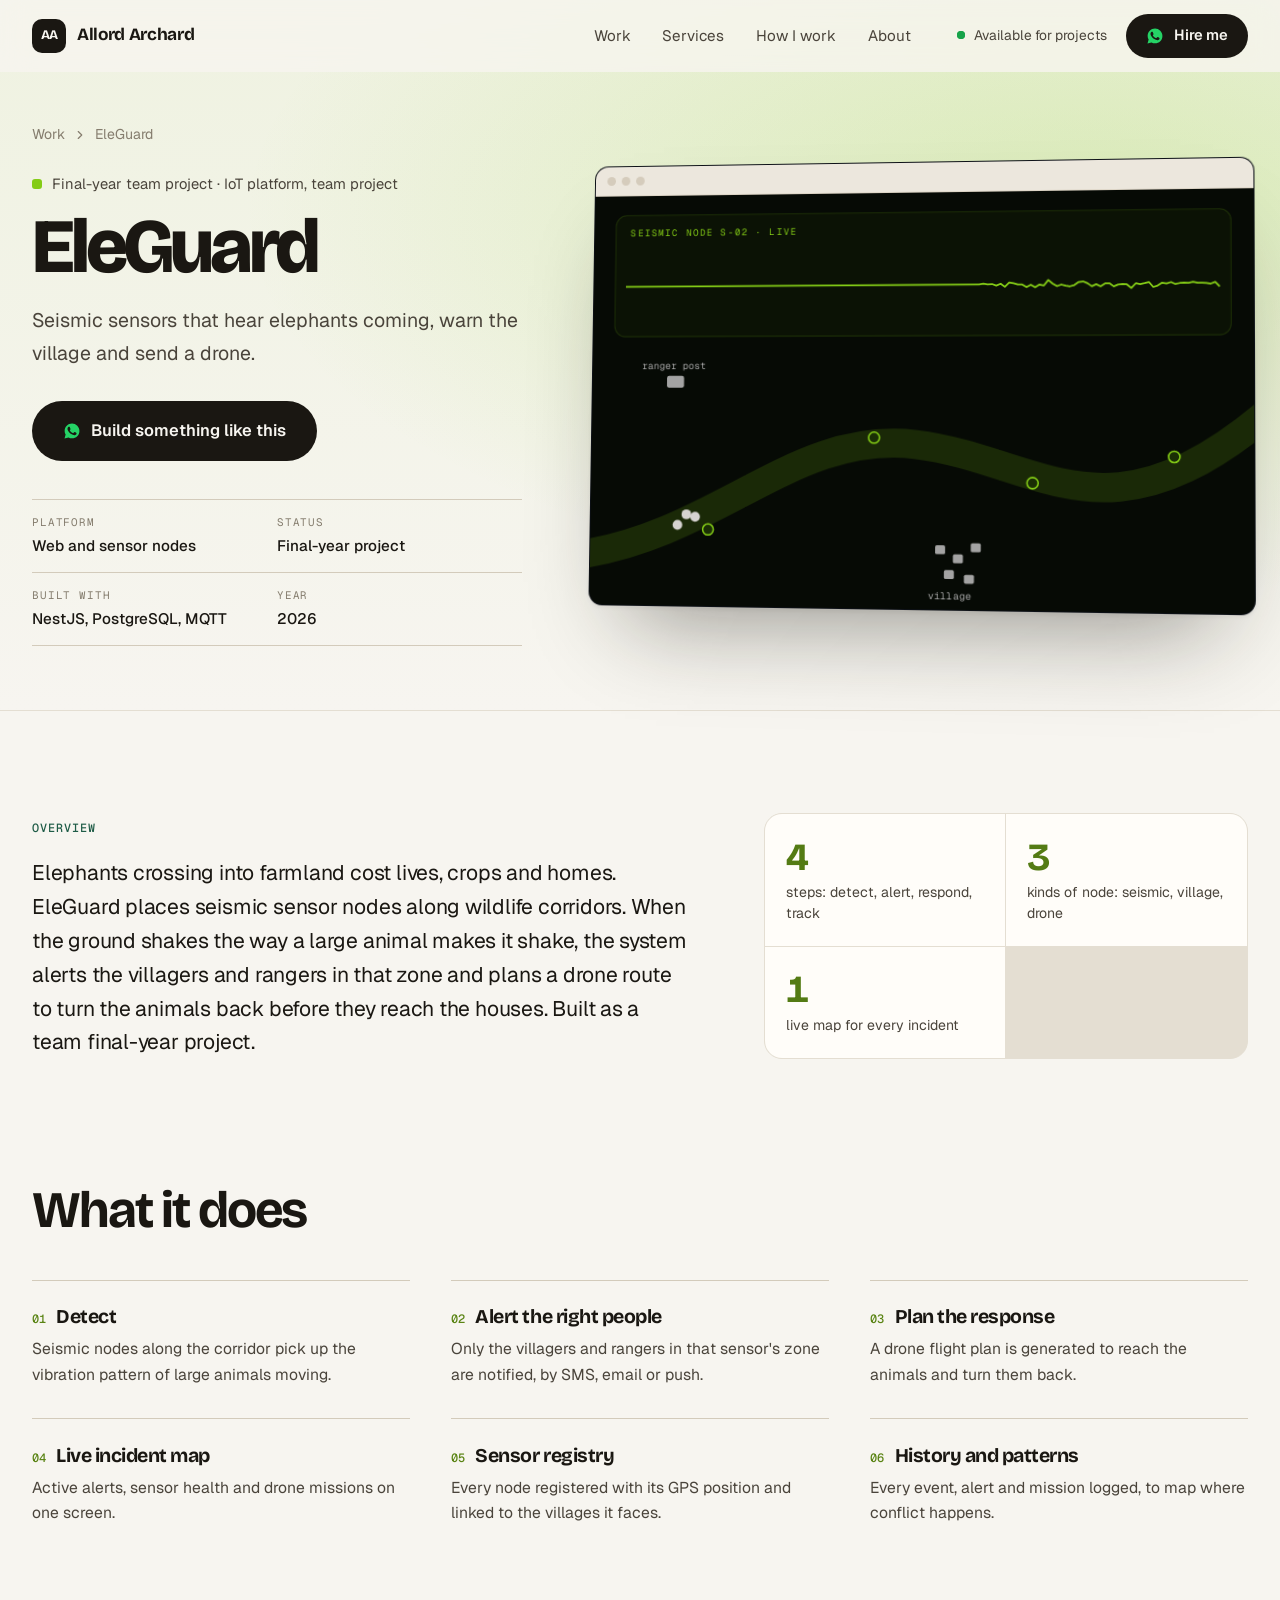
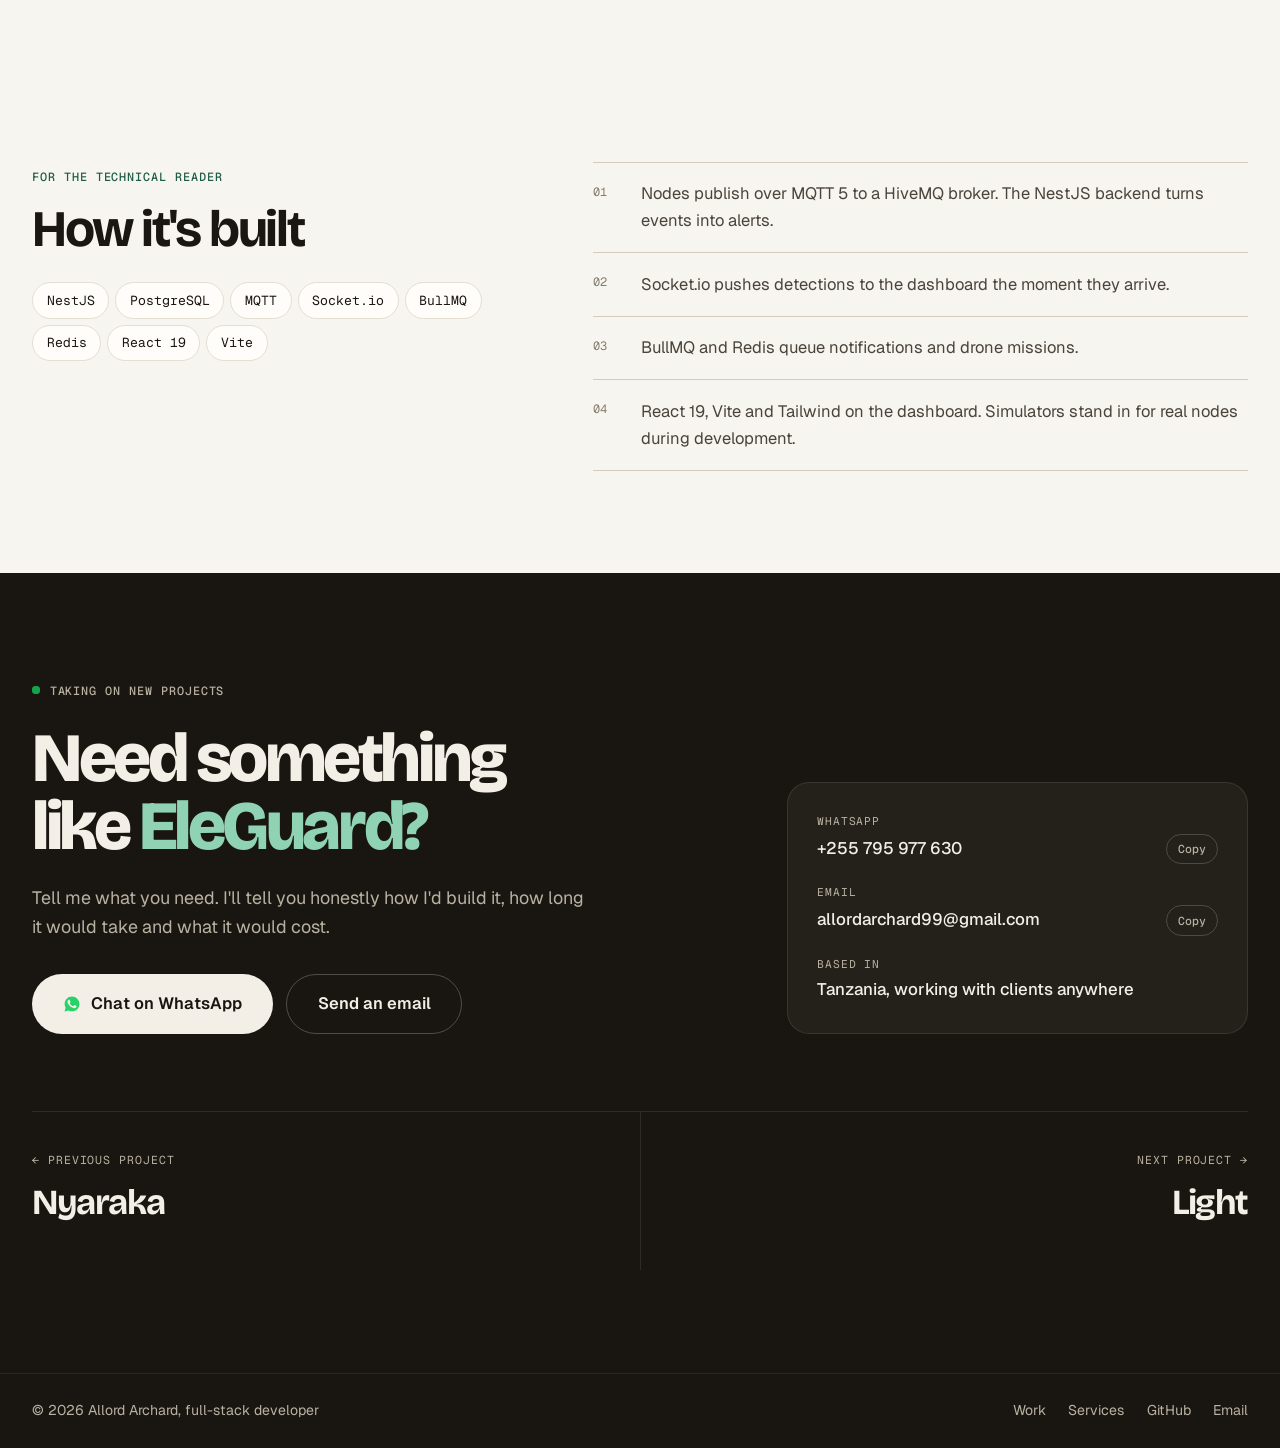
==== commit ad1aca81: "Give phones their own design mobile.css loads only at 720px and below, so the laptop and tablet view" ====
--- a/projects/eleguard/index.html
+++ b/projects/eleguard/index.html
@@ -2,7 +2,7 @@
 <html lang="en">
 <head>
 <meta charset="UTF-8" />
-<meta name="viewport" content="width=device-width, initial-scale=1.0" />
+<meta name="viewport" content="width=device-width, initial-scale=1.0, viewport-fit=cover" />
 <!-- Generated by tools/build-projects.mjs. Edit tools/projects.mjs or the build script, then rebuild. -->
 <title>EleGuard | Built by Allord Archard</title>
 <meta name="description" content="Seismic sensors that hear elephants coming, warn the village and send a drone." />
@@ -27,6 +27,7 @@
 <link href="https://fonts.googleapis.com/css2?family=Bricolage+Grotesque:opsz,wght@12..96,600..800&family=Geist:wght@400;500;600&family=Geist+Mono:wght@400;500&display=swap" rel="stylesheet" />
 <link rel="stylesheet" href="../../assets/css/site.css" />
 <link rel="stylesheet" href="../../assets/css/visuals.css" />
+<link rel="stylesheet" href="../../assets/css/mobile.css" media="(max-width: 720px)" />
 <script>document.documentElement.classList.add('js')</script>
 <script type="application/ld+json">
 {
@@ -175,6 +176,11 @@
   </div>
 </footer>
 
+<nav class="dock" aria-label="Quick links">
+  <a href="../../#work"><svg viewBox="0 0 24 24" fill="none" stroke="currentColor" stroke-width="1.8" stroke-linecap="round" stroke-linejoin="round" aria-hidden="true"><rect x="4" y="4" width="7" height="7" rx="2"/><rect x="13" y="4" width="7" height="7" rx="2"/><rect x="4" y="13" width="7" height="7" rx="2"/><rect x="13" y="13" width="7" height="7" rx="2"/></svg>All work</a>
+  <a class="dock__cta" data-whatsapp data-wa-text="Hi Allord! I saw EleGuard on your portfolio and I&#39;d like something similar built. Are you available?" href="https://wa.me/255795977630"><svg class="wa-ic" viewBox="0 0 24 24" fill="currentColor" aria-hidden="true"><path fill-rule="evenodd" d="M12.04 2C6.6 2 2.18 6.42 2.18 11.86c0 1.74.46 3.44 1.32 4.94L2 22l5.34-1.4a9.8 9.8 0 004.7 1.2h.01c5.44 0 9.86-4.42 9.86-9.86 0-2.63-1.03-5.11-2.89-6.97A9.8 9.8 0 0012.04 2zm5.43 12.38c-.3-.15-1.75-.86-2.02-.96-.27-.1-.47-.15-.67.15-.2.3-.77.96-.94 1.16-.17.2-.35.22-.65.07-.3-.15-1.25-.46-2.38-1.47-.88-.78-1.47-1.75-1.64-2.05-.17-.3-.02-.46.13-.61.13-.13.3-.35.45-.52.15-.17.2-.3.3-.5.1-.2.05-.37-.03-.52-.07-.15-.67-1.6-.92-2.2-.24-.58-.49-.5-.67-.51h-.57c-.2 0-.52.07-.79.37-.27.3-1.04 1.01-1.04 2.47s1.06 2.86 1.21 3.06c.15.2 2.1 3.2 5.08 4.49.71.3 1.26.49 1.69.63.71.22 1.36.19 1.87.12.57-.09 1.75-.72 2-1.41.25-.69.25-1.28.17-1.41-.07-.13-.27-.2-.57-.35z"/></svg>Build like this</a>
+</nav>
+
 <script src="../../assets/js/config.js"></script>
 <script src="../../assets/js/visuals.js"></script>
 <script src="../../assets/js/site.js"></script>
--- a/assets/css/site.css
+++ b/assets/css/site.css
@@ -1,7 +1,8 @@
 /* ==========================================================================
    Allord Archard portfolio
-   Hand-written CSS, no framework. Desktop first; one breakpoint keeps
-   smaller screens readable.
+   Hand-written CSS, no framework. Desktop first; section 10 adapts it for
+   tablets. Phones get their own design in mobile.css, which only loads
+   at 720px and below.
 
    Milk paper, warm ink, one deep green. Screens and scenes carry the
    colour; the page stays quiet around them so the work is what you see.
@@ -197,6 +198,7 @@
 .nav__cta { display: flex; align-items: center; gap: 1.2rem; }
 .nav__status { display: inline-flex; align-items: center; gap: 0.55rem; font-size: 0.86rem; color: var(--ink-2); }
 .nav .btn { height: 44px; padding: 0 1.2rem; font-size: 0.92rem; }
+.dock { display: none; }   /* the phone tab bar, shown by mobile.css */
 
 .hero { padding: calc(var(--nav-h) + clamp(3rem, 6vw, 5rem)) 0 clamp(3rem, 5vw, 4.5rem); position: relative; }
 .hero__grid { display: grid; grid-template-columns: minmax(0, 1fr) minmax(0, 1.05fr); gap: clamp(2.5rem, 5vw, 5rem); align-items: center; }
@@ -565,16 +567,4 @@
   .story__step { min-height: 0; opacity: 1; padding: 1rem 0 2.4rem; }
   .story__inline { display: block; margin-top: 1.4rem; }
 }
-@media (max-width: 720px) {
-  .wrap { width: calc(100% - 2.4rem); }
-  .nav__links { display: none; }
-  .nav__cta { margin-left: auto; }
-  .proof { grid-template-columns: repeat(2, auto); row-gap: 1.2rem; }
-  .collage { height: 380px; }
-  .grid, .features, .steps, .promise, .offer, .facts { grid-template-columns: minmax(0, 1fr); }
-  .grid .card--wide { grid-column: auto; }
-  .work__head { flex-direction: column; align-items: flex-start; }
-  .filters { overflow-x: auto; max-width: 100%; }
-  .pager { grid-template-columns: 1fr; }
-  .pager a + a { border-left: 0; padding-left: 0; text-align: left; border-top: 1px solid rgba(243, 239, 230, 0.1); }
-}
+/* phones: see mobile.css */
--- a/assets/css/mobile.css
+++ b/assets/css/mobile.css
@@ -0,0 +1,357 @@
+/* ==========================================================================
+   Allord Archard portfolio, phone design
+   Loaded only at 720px and below (media attribute on the <link>), after
+   site.css and visuals.css. It reuses their tokens and markup, but lays the
+   site out like an app: a tab bar at the bottom within thumb reach, screens
+   you swipe sideways, work as a gallery of tiles, a vertical timeline.
+   The laptop design never sees any of this.
+
+   1. Base + top bar     5. Services
+   2. Tab bar (dock)     6. Process, about, contact
+   3. Hero               7. Project page
+   4. Work tiles
+   ========================================================================== */
+
+/* ============================ 1. BASE + TOP BAR ============================ */
+:root {
+  --nav-h: 60px;
+  --gut: 1.15rem;
+  --dock-h: 64px;
+  --radius: 16px;
+}
+body { font-size: 16px; }
+.wrap { width: calc(100% - var(--gut) * 2); }
+.section { padding: 3.6rem 0; }
+.h2 { font-size: clamp(1.9rem, 8.4vw, 2.3rem); }
+.lede { font-size: 1rem; }
+
+/* sideways scrollers: full bleed to the screen edges, snapping per item */
+.collage, .clients, .filters, .offers, .story__steps, .screens {
+  scrollbar-width: none;
+  -webkit-overflow-scrolling: touch;
+}
+.collage::-webkit-scrollbar, .clients::-webkit-scrollbar, .filters::-webkit-scrollbar,
+.offers::-webkit-scrollbar, .story__steps::-webkit-scrollbar, .screens::-webkit-scrollbar { display: none; }
+
+/* touch has no hover: keep things still under the finger */
+.card:hover, .collage__item:hover .frame, .card:hover .card__media .frame--window,
+.card:hover .card__media--phone .frame--phone, .btn:hover { transform: none !important; box-shadow: none; }
+
+.nav__inner { gap: 1rem; }
+.brand { font-size: 1rem; gap: 0.6rem; }
+.brand__mark { width: 32px; height: 32px; border-radius: 9px; }
+.nav__links, .nav .btn { display: none; }
+.nav__cta { margin-left: auto; }
+.nav__status {
+  display: inline-flex; font-size: 0.78rem;
+  padding: 0.3rem 0.7rem 0.3rem 0.6rem; border-radius: 99px;
+  background: var(--surface); border: 1px solid var(--line);
+}
+
+/* ============================ 2. TAB BAR (DOCK) ============================ */
+.dock {
+  position: fixed; z-index: 120;
+  left: 10px; right: 10px; bottom: calc(10px + env(safe-area-inset-bottom));
+  height: var(--dock-h);
+  display: flex; align-items: center; gap: 2px;
+  padding: 6px;
+  border-radius: 22px;
+  background: color-mix(in srgb, var(--surface) 88%, transparent);
+  backdrop-filter: blur(16px) saturate(1.3); -webkit-backdrop-filter: blur(16px) saturate(1.3);
+  border: 1px solid var(--line);
+  box-shadow: 0 18px 40px -18px rgba(26, 23, 18, 0.45), 0 2px 6px rgba(26, 23, 18, 0.06);
+  animation: dockIn 0.7s var(--ease) 0.5s both;
+}
+@keyframes dockIn { from { opacity: 0; transform: translateY(24px); } }
+.dock a {
+  flex: 1; min-width: 0; height: 100%;
+  display: flex; flex-direction: column; align-items: center; justify-content: center; gap: 3px;
+  border-radius: 16px;
+  font-size: 0.68rem; font-weight: 500; color: var(--ink-3);
+  transition: color 0.2s, background 0.2s;
+}
+.dock a svg { width: 20px; height: 20px; }
+.dock a.active { color: var(--ink); background: var(--bg-2); }
+.dock a:active { background: var(--bg-2); }
+.dock .dock__cta {
+  flex: 1.7; flex-direction: row; gap: 0.5rem;
+  background: var(--ink); color: var(--bg);
+  font-size: 0.9rem; font-weight: 600;
+}
+.dock .dock__cta .wa-ic { color: var(--wa); }
+.dock .dock__cta:active { background: var(--accent); }
+.footer { padding-bottom: calc(var(--dock-h) + 2.4rem + env(safe-area-inset-bottom)); }
+.footer__inner { flex-direction: column; gap: 0.8rem; }
+
+/* ============================ 3. HERO ============================ */
+.hero { padding: calc(var(--nav-h) + 1.8rem) 0 2rem; }
+.hero__grid { gap: 0.6rem; }
+.hero__kicker { flex-direction: column; align-items: flex-start; gap: 0.7rem; margin-bottom: 1.1rem; }
+.hero__kicker .pill { display: none; }   /* the top bar already says it */
+.hero h1 { font-size: clamp(2.45rem, 11.6vw, 3.2rem); margin-bottom: 1rem; }
+.hero__sub { font-size: 1.03rem; margin-bottom: 1.5rem; }
+.hero__actions { flex-direction: column; align-items: stretch; gap: 0.6rem; margin-bottom: 1.6rem; }
+.hero__actions .btn { height: 54px; }
+.hero__actions .btn--line { background: transparent; }
+
+/* four numbers in one strip */
+.proof {
+  grid-template-columns: repeat(4, minmax(0, 1fr)); gap: 0;
+  padding: 0.9rem 0; border: 1px solid var(--line); border-radius: var(--radius);
+  background: var(--surface);
+}
+.proof li { padding: 0 0.6rem; text-align: center; }
+.proof li + li { border-left: 1px solid var(--line); }
+.proof b { font-size: 1.45rem; }
+.proof span { font-size: 0.68rem; margin-top: 0.15rem; }
+
+/* the collage becomes a reel of screens you swipe through */
+.collage {
+  height: auto; order: -1;
+  display: flex; align-items: flex-end; gap: 14px;
+  margin-inline: calc(var(--gut) * -1);
+  padding: 20px var(--gut) 26px;
+  overflow-x: auto; scroll-snap-type: x mandatory; scroll-padding-inline: var(--gut);
+}
+.collage__item { position: relative; inset: auto; flex: none; width: 82%; scroll-snap-align: start; }
+.collage__item .frame { transform: none !important; }
+.collage__c { width: 34%; align-self: center; }
+.collage__tag { top: -12px; left: 10px; font-size: 0.72rem; }
+.collage__c .collage__tag { bottom: -14px; }
+.hero__grid > div:first-child { order: -2; }
+
+.clients {
+  flex-wrap: nowrap; gap: 0.5rem; padding: 1rem var(--gut);
+  margin-inline: calc(var(--gut) * -1);
+  overflow-x: auto; border-block: 0;
+}
+.clients__k { flex: none; font-size: 0.8rem; }
+.clients__k:last-child { display: none; }
+.clients a {
+  flex: none; font-size: 0.95rem; padding: 0.45rem 0.9rem; border-radius: 99px;
+  background: var(--surface); border: 1px solid var(--line);
+}
+.clients a small { font-size: 0.75rem; }
+
+/* ============================ 4. WORK TILES ============================ */
+.work__head { flex-direction: column; align-items: stretch; gap: 1.2rem; margin-bottom: 1.2rem; }
+.work__head .lede { font-size: 0.98rem; }
+
+/* the filters stick under the top bar while you browse the work */
+.filters {
+  position: sticky; top: var(--nav-h); z-index: 50;
+  max-width: none; overflow-x: auto;
+  margin-inline: calc(var(--gut) * -1);
+  padding: 0.6rem var(--gut);
+  border: 0; border-radius: 0;
+  background: color-mix(in srgb, var(--bg) 90%, transparent);
+  backdrop-filter: blur(14px); -webkit-backdrop-filter: blur(14px);
+}
+.filters button {
+  flex: none; white-space: nowrap;
+  padding: 0.45rem 0.95rem; font-size: 0.86rem;
+  border: 1px solid var(--line); background: var(--surface);
+}
+.filters button[aria-pressed="true"] { background: var(--ink); border-color: var(--ink); color: var(--bg); box-shadow: none; }
+.filters button[aria-pressed="true"] sup { color: var(--on-dark-2); }
+
+/* two columns of tiles; big projects take a full row */
+.grid { grid-template-columns: repeat(2, minmax(0, 1fr)); gap: 0.75rem; }
+.grid .card, .grid .card--wide, .grid.filtered .card--wide { grid-column: auto; flex-direction: column; border-radius: var(--radius); }
+.grid .card--wide { grid-column: 1 / -1; }
+.grid .card--wide ~ .card--wide ~ .card--wide { grid-column: auto; }   /* a third wide one would leave a gap at the end */
+
+.grid .card .card__media, .grid .card--wide .card__media, .grid.filtered .card--wide .card__media {
+  display: block; flex: none; padding: 0.7rem 0.7rem 0;
+}
+.grid .card .card__media .frame--window,
+.grid .card--wide .card__media .frame--window,
+.grid.filtered .card--wide .card__media .frame--window {
+  width: 100%; border-radius: 8px 8px 0 0; border-right: 1px solid rgba(26, 23, 18, 0.14);
+  box-shadow: 0 16px 30px -18px rgba(26, 23, 18, 0.5);
+}
+.grid .card .card__media .frame--window img,
+.grid .card .card__media .frame--window .v { aspect-ratio: 16 / 11; }
+.grid .card--wide .card__media .frame--window img,
+.grid .card--wide .card__media .frame--window .v { aspect-ratio: 16 / 9; }
+.card__media .frame__bar { height: 16px; padding: 0 7px; gap: 4px; }
+.card__media .frame__bar i { width: 5px; height: 5px; }
+.card__media .frame__bar span { display: none; }
+.card__media--phone { padding-top: 1rem !important; }
+.card__media--phone .frame--phone { width: 52%; margin-bottom: -40%; padding: 4px; border-radius: 18px; }
+.card__media--phone .frame--phone img { border-radius: 14px; }
+.card__media--phone .frame--phone::before { top: 8px; width: 5px; height: 5px; }
+
+.grid .card .card__body, .grid .card--wide .card__body, .grid.filtered .card--wide .card__body {
+  padding: 0.75rem 0.85rem 0.9rem; gap: 0.2rem; justify-content: flex-start;
+}
+.card__meta { position: static; }
+.card__client {
+  display: -webkit-box; -webkit-line-clamp: 1; -webkit-box-orient: vertical; overflow: hidden;
+  font-size: 0.72rem; order: 2;
+}
+.card__live {   /* sits on the screenshot, top right */
+  position: absolute; top: 0.5rem; right: 0.5rem;
+  padding: 0.18rem 0.55rem; font-size: 0.68rem;
+  background: var(--surface); box-shadow: 0 2px 8px rgba(26, 23, 18, 0.18);
+}
+.card__live svg { display: none; }
+.card h3, .card--wide h3 { font-size: 1.08rem; letter-spacing: -0.025em; order: -1; }
+.card__body { display: flex; }
+.card__meta { order: 1; }
+.card p, .card__foot { display: none; }
+.grid .card--wide h3 { font-size: 1.35rem; }
+.grid .card--wide p { display: block; order: 0; font-size: 0.92rem; margin-top: 0.15rem; }
+.grid .card--wide ~ .card--wide ~ .card--wide p { display: none; }
+.grid .card--wide ~ .card--wide ~ .card--wide h3 { font-size: 1.08rem; }
+.grid.filtered .card--wide { grid-column: auto; }
+.grid.filtered .card--wide p { display: none; }
+.grid.filtered .card--wide h3 { font-size: 1.08rem; }
+.grid.filtered .card--wide .card__media .frame--window img,
+.grid.filtered .card--wide .card__media .frame--window .v { aspect-ratio: 16 / 11; }
+
+/* ============================ 5. SERVICES ============================ */
+.services__head { gap: 0.8rem; margin-bottom: 1.4rem; }
+.services__head .lede::after {
+  content: 'Swipe for more →';
+  display: block; margin-top: 0.7rem;
+  font-family: var(--mono); font-size: 0.72rem; letter-spacing: 0.06em; text-transform: uppercase; color: var(--accent);
+}
+.offers {
+  display: flex; gap: 0.75rem;
+  margin-inline: calc(var(--gut) * -1);
+  padding: 0.2rem var(--gut) 0.6rem;
+  border-top: 0;
+  overflow-x: auto; scroll-snap-type: x mandatory; scroll-padding-inline: var(--gut);
+}
+.offer {
+  flex: 0 0 84%; scroll-snap-align: start;
+  display: flex; flex-direction: column; gap: 1rem;
+  padding: 1.4rem 1.3rem;
+  border: 1px solid var(--line); border-radius: 20px;
+  background: var(--surface);
+}
+.offer h3 { font-size: 1.32rem; }
+.offer__do p { font-size: 0.95rem; }
+.offer__proof { margin-top: auto; padding-top: 1rem; border-top: 1px solid var(--line); }
+.offer__proof .label { margin-bottom: 0.6rem; }
+.offer__proof a { font-size: 0.84rem; }
+
+/* ============================ 6. PROCESS, ABOUT, CONTACT ============================ */
+.process__head { gap: 0.8rem; margin-bottom: 2rem; }
+
+/* a vertical timeline; site.js fills the line as you scroll down it */
+.steps { grid-template-columns: minmax(0, 1fr); gap: 1.8rem; }
+.steps::before {
+  display: block; left: 19px; right: auto; top: 20px; bottom: 20px; width: 2px; height: auto;
+  background: linear-gradient(180deg, var(--accent) var(--line-p, 0%), var(--line) var(--line-p, 0%));
+}
+.step { padding: 0 0 0 3.6rem; min-height: 40px; }
+.step__n { position: absolute; left: 0; top: -4px; width: 40px; height: 40px; margin: 0; font-size: 0.78rem; }
+.step h3 { font-size: 1.15rem; margin-bottom: 0.35rem; }
+.step p { font-size: 0.94rem; }
+
+.promise { grid-template-columns: minmax(0, 1fr); gap: 0; margin-top: 2.4rem; border-top: 1px solid var(--line-2); }
+.promise li {
+  padding: 1rem 0 1rem 2rem; border: 0; border-bottom: 1px solid var(--line-2); border-radius: 0;
+  background: none; position: relative;
+}
+.promise li::before {
+  content: ''; position: absolute; left: 0; top: 1.25rem;
+  width: 18px; height: 18px; border-radius: 50%;
+  background: var(--accent-soft) url("data:image/svg+xml,%3Csvg xmlns='http://www.w3.org/2000/svg' viewBox='0 0 16 16' fill='none' stroke='%231f5c47' stroke-width='2' stroke-linecap='round' stroke-linejoin='round'%3E%3Cpath d='M4.5 8.2l2.2 2.2 4.8-4.8'/%3E%3C/svg%3E") center / 13px no-repeat;
+}
+.promise b { font-size: 1.02rem; }
+.promise span { font-size: 0.9rem; }
+
+/* about opens like a profile: round photo beside the status */
+.about__grid { gap: 1.6rem; }
+.about__photo { display: flex; align-items: center; gap: 1rem; }
+.about__photo picture { flex: none; }
+.about__photo img { width: 96px; height: 96px; aspect-ratio: 1; border-radius: 50%; box-shadow: 0 0 0 4px var(--surface), var(--shadow); }
+.about__badge { position: static; padding: 0; background: none; border: 0; box-shadow: none; font-size: 0.85rem; color: var(--ink-2); }
+.about__text h2 { margin-bottom: 1.1rem; }
+.about__text p { font-size: 1rem; }
+.facts { grid-template-columns: minmax(0, 1fr); margin-top: 1.6rem; }
+.facts li { grid-template-columns: 6.6rem minmax(0, 1fr); align-items: baseline; gap: 0.8rem; padding: 0.8rem 0; }
+.facts li:nth-child(odd) { padding-right: 0; }
+.facts .val { font-size: 0.93rem; overflow-wrap: anywhere; }
+
+.contact h2 { font-size: clamp(2.3rem, 10.5vw, 2.9rem); }
+.contact p { font-size: 1rem; }
+.contact__grid { gap: 2rem; }
+.contact__actions { flex-direction: column; align-items: stretch; }
+.contact__card { padding: 1.3rem; border-radius: 18px; }
+.contact__row .val { font-size: 0.95rem; }
+
+/* ============================ 7. PROJECT PAGE ============================ */
+/* the screen comes first, then the name */
+.ph { padding: calc(var(--nav-h) + 1rem) 0 2.4rem; }
+.ph__grid { display: flex; flex-direction: column; gap: 1.6rem; align-items: stretch; }
+.ph__visual { order: -1; perspective: none; }
+.ph__visual .frame--window { transform: none; }
+.ph__visual .frame--phone { width: min(62%, 230px); }
+.crumbs { margin-bottom: 1rem; font-size: 0.82rem; }
+.ph h1 { font-size: clamp(2.5rem, 12vw, 3.3rem); margin-bottom: 0.8rem; }
+.ph__tag { font-size: 1.04rem; margin-bottom: 1.4rem; }
+.ph__actions { flex-direction: column; align-items: stretch; gap: 0.6rem; margin-bottom: 1.6rem; }
+.ph__meta div { padding: 0.7rem 0; }
+.ph__meta dd { font-size: 0.88rem; }
+
+.overview { gap: 1.8rem; }
+.overview p.big { font-size: 1.1rem; }
+.stats b { font-size: 1.9rem; }
+.stats li { padding: 1.1rem 1rem; }
+.stats span { font-size: 0.8rem; }
+
+.sec-head { flex-direction: column; align-items: flex-start; gap: 0.5rem; margin-bottom: 1.4rem; }
+.features { grid-template-columns: minmax(0, 1fr); }
+.feature { padding: 1.1rem 0 1.2rem; }
+.feature h3 { font-size: 1.08rem; }
+.feature p { font-size: 0.93rem; }
+
+/* "A closer look" turns into a gallery you swipe, screen on top, words below */
+.story { display: block; }
+.story__steps {
+  display: flex; gap: 0.75rem;
+  margin-inline: calc(var(--gut) * -1);
+  padding: 0 var(--gut) 0.4rem;
+  overflow-x: auto; scroll-snap-type: x mandatory; scroll-padding-inline: var(--gut);
+}
+.story__step {
+  flex: 0 0 86%; scroll-snap-align: start;
+  min-height: 0; opacity: 1; padding: 0.8rem;
+  display: flex; flex-direction: column; justify-content: flex-start;
+  border-radius: 20px; background: var(--surface); border: 1px solid var(--line);
+}
+.story__inline { display: block; order: -1; margin: 0 0 1rem; }
+.story__inline .frame--window { box-shadow: none; border-radius: 12px; }
+.story__inline .frame__bar span { display: none; }
+.story--phone .story__inline .frame--phone { width: 64%; box-shadow: 0 0 0 1px #2c2923; }
+.story__n { margin: 0 0.3rem 0.4rem; font-size: 0.72rem; }
+.story__step h3 { font-size: 1.22rem; margin: 0 0.3rem 0.45rem; }
+.story__step p { font-size: 0.92rem; margin: 0 0.3rem 0.3rem; }
+.story-sec .sec-head .label::after { content: ' · swipe →'; color: var(--accent); }
+
+.screens {
+  justify-content: flex-start; gap: 0.75rem;
+  margin-inline: calc(var(--gut) * -1);
+  padding: 0.6rem var(--gut) 1.4rem;
+  overflow-x: auto; scroll-snap-type: x mandatory; scroll-padding-inline: var(--gut);
+}
+.screens__item { flex: 0 0 86%; scroll-snap-align: start; }
+.screens__item--phone { flex: 0 0 56%; }
+.screens__item:only-child { flex-basis: 100%; }
+
+.tech { gap: 1.6rem; }
+.tech .tags li { font-size: 0.76rem; }
+.hood li { padding: 0.9rem 0 0.9rem 2.4rem; font-size: 0.93rem; }
+.hood li::before { top: 1.05rem; }
+
+/* previous and next, side by side */
+.pager { grid-template-columns: 1fr 1fr; }
+.pager a { padding: 1.6rem 0; }
+.pager a:first-child { padding-right: 0.9rem; }
+.pager a + a { padding-left: 0.9rem; }
+.pager b { font-size: 1.25rem; line-height: 1.15; }
+.pager .k { font-size: 0.64rem; }
